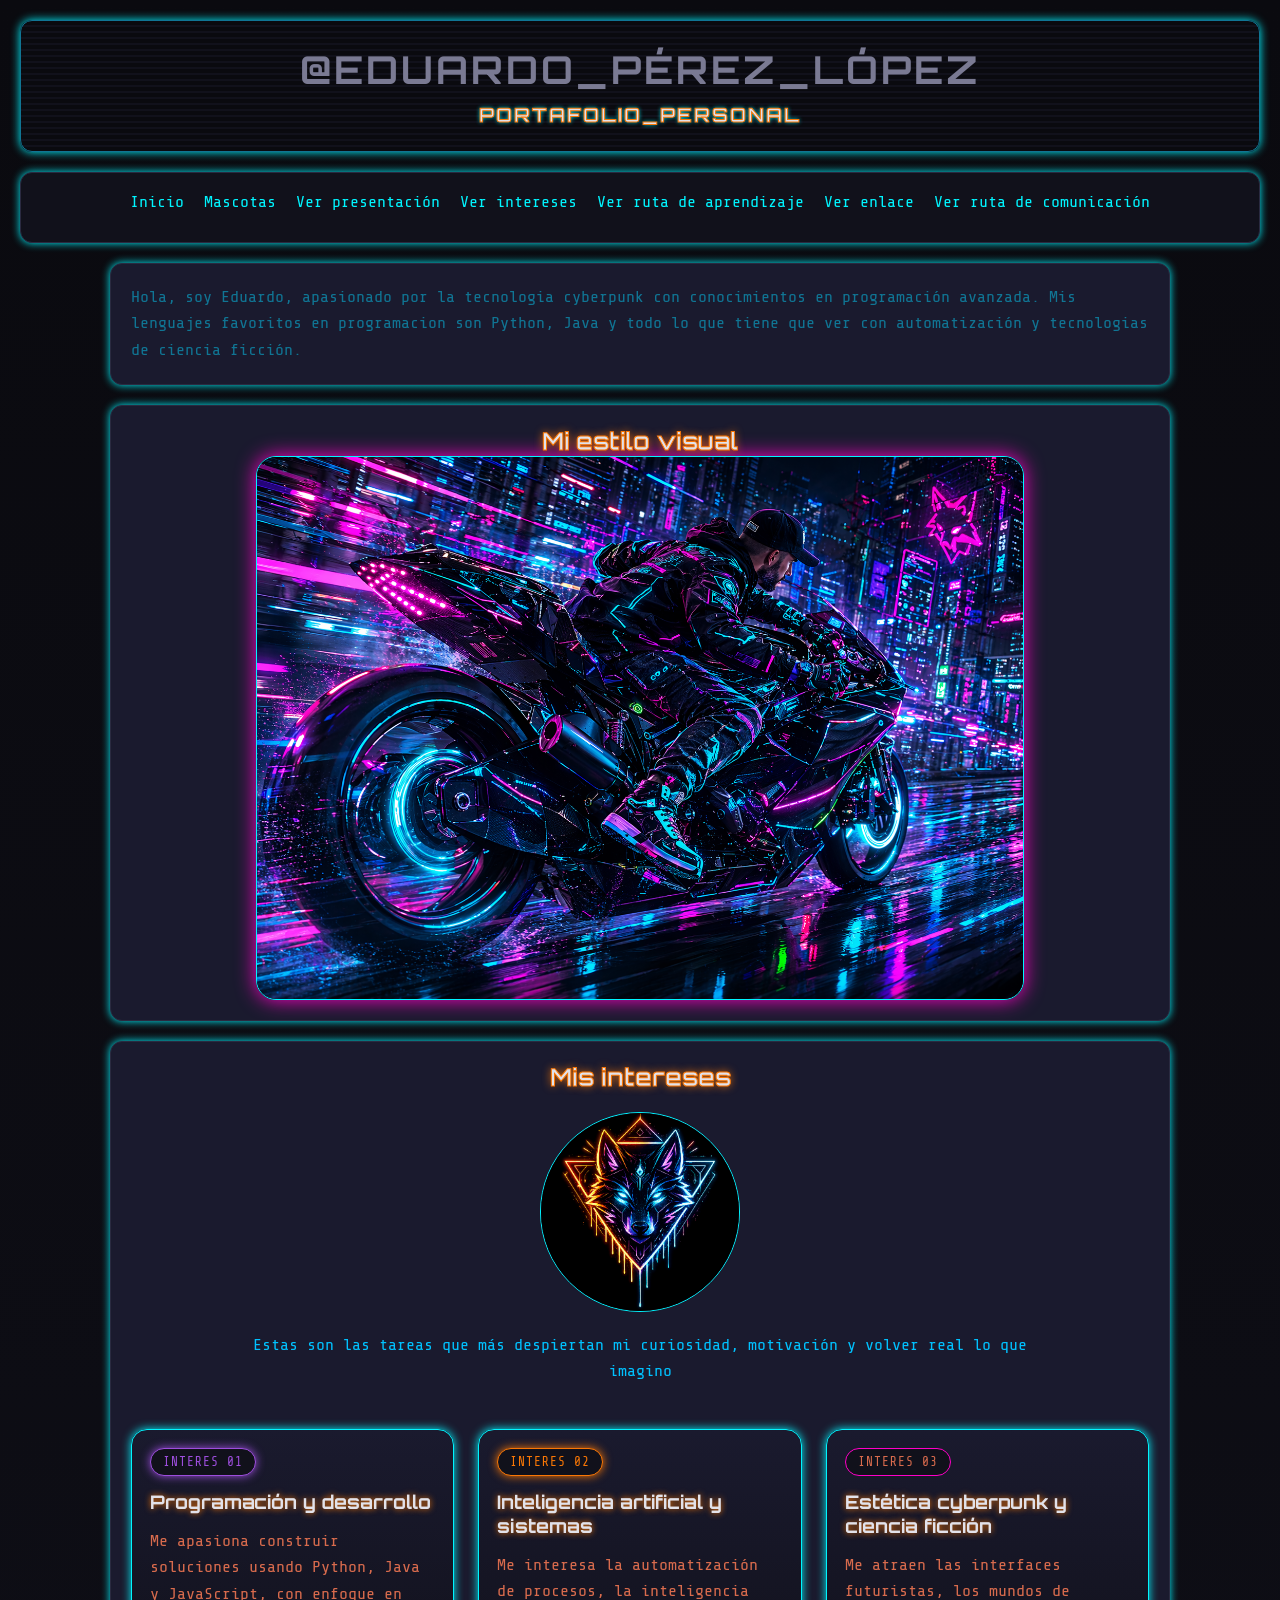
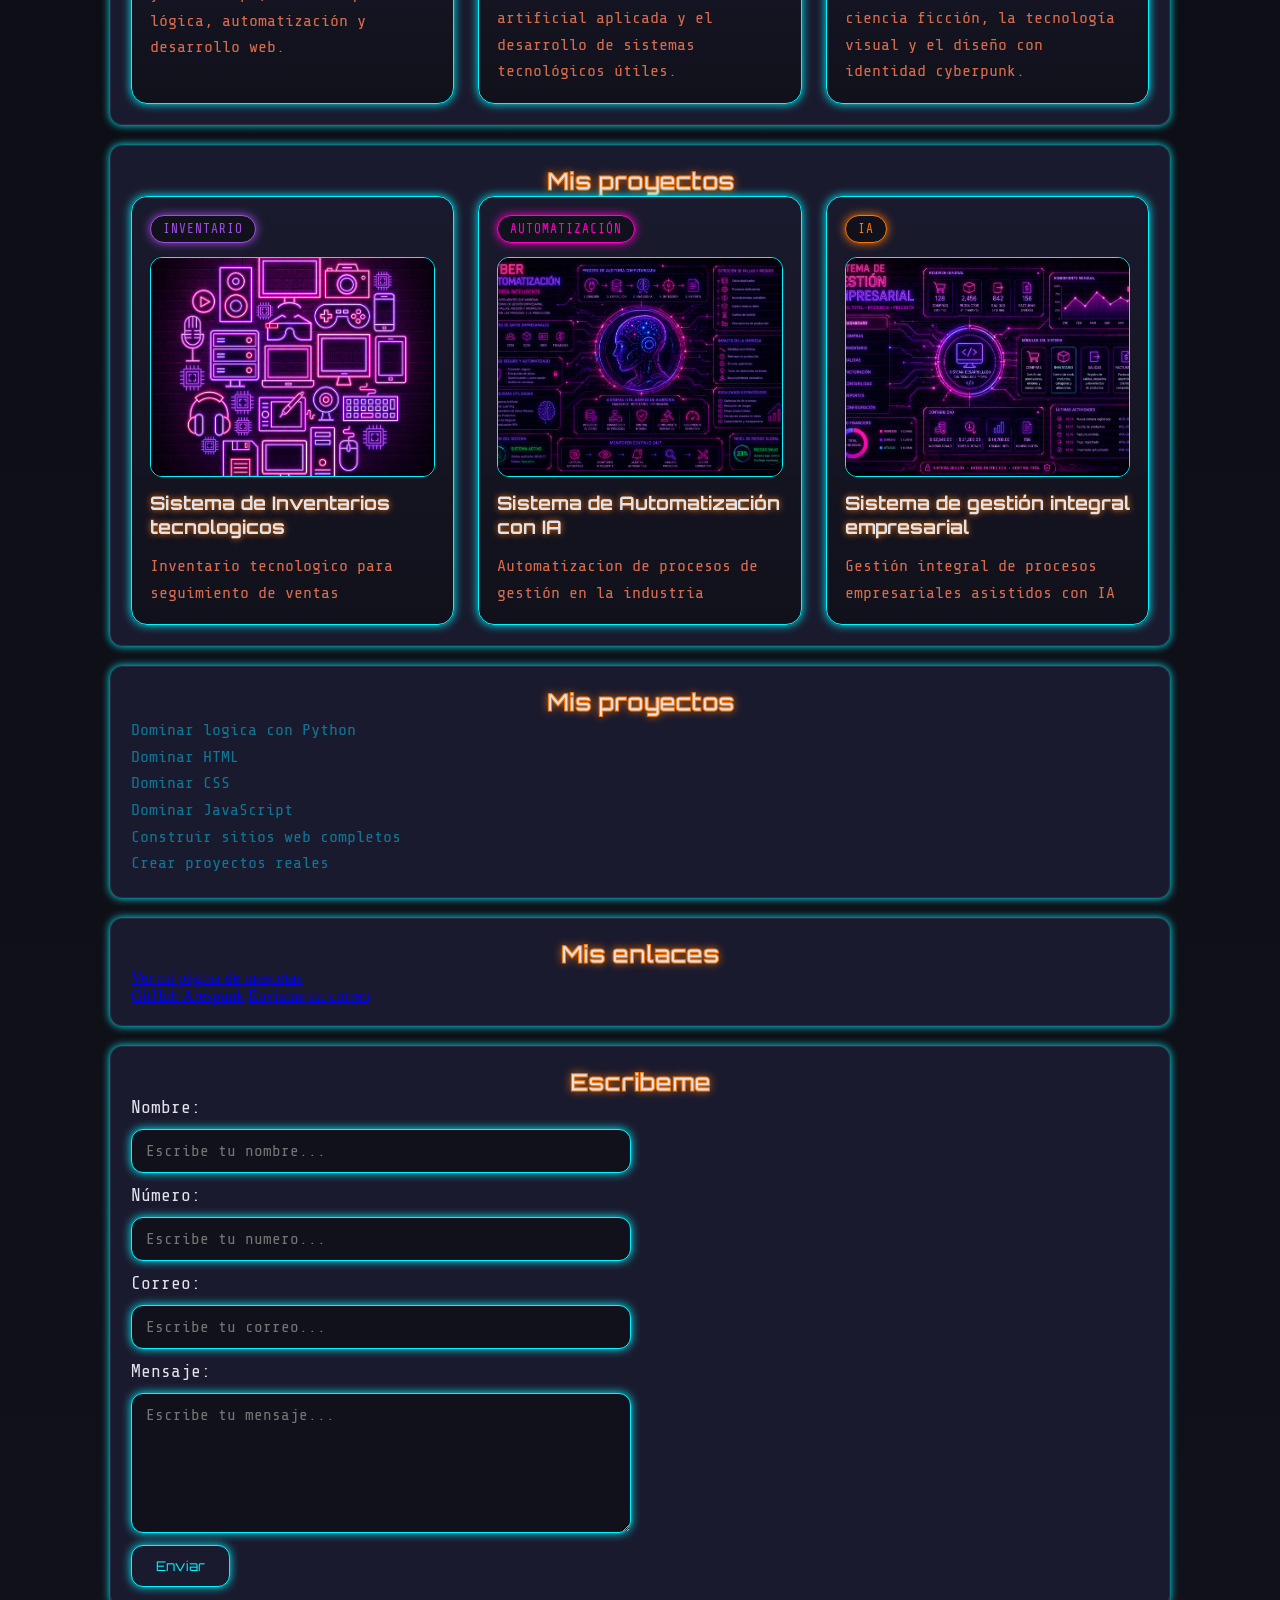
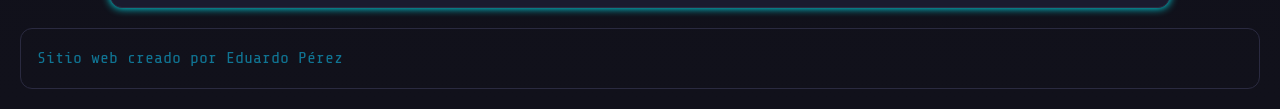
==== index.html @ 3f4890a7 "Docs: Grid" ====
<!DOCTYPE html>
<html lang="es">

<head>
    <link
        href="https://fonts.googleapis.com/css2?family=Orbitron:wght@400;500;700;800&family=Share+Tech+Mono&display=swap"
        rel="stylesheet">
    <meta charset="UTF-8">
    <meta name="viewport" content="width=device-width, initial-scale=1.0">
    <title>Portafolio de Eduardo Pérez</title>
    <link rel="shortcut icon" href="./img/images.png">
    <link rel="stylesheet" href="./src/css/style.css">
</head>

<body>
    <!--Aquí va el encabezado de la pagina web-->
    <header>
        <h1>@EDUARDO_PÉREZ_LÓPEZ</h1>
        <h2>PORTAFOLIO_PERSONAL</h2>
    </header>
    <!--Menu de navegación-->
    <nav>
        <ul>
            <li><a href="index.html">Inicio</a></li>
            <li><a href="src/view/mascotas.html">Mascotas</a></li>
            <li><a href="#presentacion">Ver presentación</a></li>
            <li><a href="#intereses">Ver intereses</a></li>
            <li><a href="#aprendizaje">Ver ruta de aprendizaje</a></li>
            <li><a href="#enlace">Ver enlace</a></li>
            <li><a href="#contacto">Ver ruta de comunicación</a></li>
        </ul>
    </nav>
    <!--Contenido principal de la pagina web-->
    <main>
        <section id="presentacion">
            <p>Hola, soy Eduardo, apasionado por la tecnologia cyberpunk con conocimientos en programación
                avanzada. Mis lenguajes favoritos en programacion son <span>Python</span>, Java y todo lo que tiene que
                ver
                con automatización y tecnologias de ciencia ficción.</p>
        </section>
        <section>
            <h2>Mi estilo visual</h2>
            <img src="./public/img/Eduardo_cyberpunk.png" alt="Eduardo Programando en un entorno cyberpunk" width="768"
                id="eduardo-cyberpunk">
        </section>
        <section id="intereses">
            <h2>Mis intereses</h2>
            <img class="insignia-intereses" src="./public/img/insignia.png" alt="insignia cyberpunk" width=50%>
            <p class="texto-intereses">Estas son las tareas que más despiertan mi curiosidad, motivación y volver real lo que imagino</p>
            <div class="intereses-grid">
                <article class="tarjeta-cyber interes-card">
                    <span id="boton-interes1" class="boton-cyber">INTERES 01</span>
                    <h3>Programación y desarrollo</h3>
                    <p>Me apasiona construir soluciones usando Python, Java y JavaScript, con enfoque en lógica,
                        automatización y desarrollo web.</p>
                </article>

                <article class="tarjeta-cyber interes-card">
                    <span id="boton-interes2" class="boton-cyber">INTERES 02</span>
                    <h3>Inteligencia artificial y sistemas</h3>
                    <p>Me interesa la automatización de procesos, la inteligencia artificial aplicada y el desarrollo de
                        sistemas tecnológicos útiles.</p>
                </article>

                <article class="tarjeta-cyber interes-card">
                    <span id="boton-interes3" class="boton-cyber">INTERES 03</span>
                    <h3>Estética cyberpunk y ciencia ficción</h3>
                    <p>Me atraen las interfaces futuristas, los mundos de ciencia ficción, la tecnología visual y el
                        diseño con identidad cyberpunk.</p>
                </article>
            </div>
        </section>

        <!--Contenido de Proyectos-->
        <section id="proyectos">
            <h2>Mis proyectos</h2>

            <div class="proyectos-grid">
                <article class="tarjeta-cyber">
                    <span id="boton1" class="boton-cyber">INVENTARIO</span>
                    <img src="public/img/Inventario-cyber.png" alt="Vista previda de proyecto Inventario-cyber">
                    <h3>Sistema de Inventarios tecnologicos</h3>
                    <p>Inventario tecnologico para seguimiento de ventas</p>
                </article>
                <article class="tarjeta-cyber">
                    <span id="boton2" class="boton-cyber">AUTOMATIZACIÓN</span>
                    <img src="public/img/sistema-automatización.png" alt="Vista previa de automatización con IA">
                    <h3>Sistema de Automatización con IA</h3>
                    <p>Automatizacion de procesos de gestión en la industria</p>
                </article>
                <article class="tarjeta-cyber">
                    <span id="boton3" class="boton-cyber">IA</span>
                    <img src="public/img/sistema-gestion-empresarial.png"
                        alt="Vista previda de proyecto de sistema gestión integral empresarial">
                    <h3>Sistema de gestión integral empresarial</h3>
                    <p>Gestión integral de procesos empresariales asistidos con IA</p>
                </article>
            </div>
        </section>
        <section>
            <h2 id="aprendizaje">Mis proyectos</h2>
            <ol>
                <li>Dominar logica con Python</li>
                <li>Dominar HTML</li>
                <li>Dominar CSS</li>
                <li>Dominar JavaScript</li>
                <li>Construir sitios web completos</li>
                <li>Crear proyectos reales</li>
            </ol>
        </section>
        <section>
            <h2 id="enlace">Mis enlaces</h2>
            <a class="enlace-navegacion" href="mascotas.html">Ver mi página de mascotas</a>
            <div>
                <a class="enlace-contacto" href="https://github.com/Ares19punk" target="_blank">GitHub Arespunk</a>
                <a class="enlace-contacto" href="mailto:arespunk@ejemplo.com">Envíame un correo</a>
            </div>
        </section>
        <section id="contacto">
            <h2>Escribeme</h2>
            <form>
                <div>
                    <label for="nombre">Nombre:</label>
                    <input type="text" id="nombre" placeholder="Escribe tu nombre..." name="nombre" required>
                </div>
                <div>
                    <label for="numero">Número:</label>
                    <input type="number" id="numero" placeholder="Escribe tu numero..." name="numero" required>
                </div>
                <div>
                    <label for="correo">Correo:</label>
                    <input type="email" id="correo" placeholder="Escribe tu correo..." name="correo" required>
                </div>
                <div>
                    <label for="mensaje">Mensaje:</label>
                    <textarea id="mensaje" placeholder="Escribe tu mensaje..." name="mensaje" required></textarea>
                </div>
                <div>
                    <button type="submit">Enviar</button>
                </div>

            </form>
        </section>
    </main>
    <footer>
        <p>Sitio web creado por Eduardo Pérez</p>
    </footer>

</body>

</html>
---- src/css/style.css ----
*{
    margin:0;
    padding: 0;
    box-sizing: border-box;
}

/*====================VARIABLES====================*/
:root {
  
    --color-fondo: #0a0a0f;
    --color-fondo-secundario: #11111b;
    --color-panel: #1a1a2e;
    --color-borde: #2a2a40;

    --color-neon-cyan: #00f5ff;
    --color-neon-pink: #ff00c8;
    --color-neon-purple: #9d4edd;
    --color-neon-green: #39ff14;
    --color-neon-yellow: #ffe600;
    --color-neon-orange: #fa7705;
    --color-neon-darkblue: #107594;
    --color-neon-green-rgba: #151715f7;

    --color-texto-principal: #d86b4d;
    --color-texto-secundario: #e2e2ea;
    --color-texto-apagado: #7a7a93;

    --color-hover: #00c2ff;
    --color-sombra-neon: 0 0 10px #00f5ff, 0 0 20px #ff00c8;

    --font-title: "Orbitron", "Exo 2", "Rajdhani", sans-serif;
    --font-system: "Share Tech Mono", "Courier New", monospace;
    --font-terminal: "VT323", "Share Tech Mono", "Courier New", monospace;
    --font-tech: "Audiowide", "Orbitron", sans-serif;
}
/*=================================================*/

/*==================BASE GENERAL==================*/

body {
  background: linear-gradient(
    to bottom,
    var(--color-fondo),
    var(--color-fondo-secundario)
  );
  color: var(--color-texto-principal);
}

main {
    max-width: 1100px;
    margin-left: auto;
    margin-right: auto;
}

/*=================================================*/

/*====================TIPOGRAFIA===================*/

h1, h2, h3 {
  font-family: var(--font-title);
}

h2 {
  text-align: center;
}

p, li {
  line-height: 1.6;
  font-size: 1.04rem;
  font-family: var(--font-terminal);
  list-style:none;
}

h2{
  color: var(--color-texto-secundario);
  -webkit-text-stroke: 1px var(--color-neon-orange);
  text-shadow: 0 0 8px var(--color-neon-orange);
}

h3{
    color: var(--color-texto-secundario);
    text-shadow: 0 0 8px var(--color-neon-orange);
}

p {
    color: var(--color-neon-darkblue);
}

li {
    color: var(--color-neon-darkblue);
    font-family: var(--font-system);
}

/*=================================================*/

/*================LAYOUT PRINCIPAL=================*/

header {
    display: flex;
    flex-direction: column;
    border-radius: 12px;
    background: repeating-linear-gradient(
    to bottom,
    var(--color-fondo) 0px,
    var(--color-fondo) 4px,
    var(--color-fondo-secundario) 4px,
    var(--color-fondo-secundario) 6px
  );
    border: 1px solid var(--color-neon-darkblue);
    box-shadow: 0 0 10px var(--color-neon-cyan);
    padding: 24px;
    margin: 20px;
    gap: 10px;
    text-align: center;
}
header {
    display: flex;
    flex-direction: column;
    border-radius: 12px;
    background: repeating-linear-gradient(
    to bottom,
    var(--color-fondo) 0px,
    var(--color-fondo) 4px,
    var(--color-fondo-secundario) 4px,
    var(--color-fondo-secundario) 6px
  );
    border: 1px solid var(--color-neon-darkblue);
    box-shadow: 0 0 10px var(--color-neon-cyan);
    padding: 24px;
    margin: 20px;
    gap: 10px;
    text-align: center;
}

nav {
  margin: 20px;
  padding: 16px;
  border: 1px solid var(--color-borde);
  background-color: var(--color-fondo-secundario);
  border-radius: 12px;
  box-shadow: 0 0 8px var(--color-neon-cyan);
}

section{
  margin: 20px;
  padding: 20px;
  border: 1px solid var(--color-borde);
  background-color: var(--color-panel);
  border-radius: 12px;
  box-shadow: 0 0 8px var(--color-neon-cyan);

}

footer{
  margin: 20px;
  padding: 16px;
  border: 1px solid var(--color-borde);
  border-radius: 12px;
}

/*=================================================*/

/*=====================HEADER======================*/

header h1 {
  font-size: 2.4rem;
  letter-spacing: 3px;
  text-transform: uppercase;
  color: var(--color-texto-apagado);
  
  animation: animate 5s linear infinite;
}

header h2 {
    font-size: 1.2rem;
    letter-spacing: 2px;
    color: var(--color-texto-secundario);
    text-shadow: 0 0 4px var(--color-neon-cyan);
}

@keyframes animate{
  0%,10%,15%,20%,50%,60%,70%,90%{
    color: var(--color-texto-apagado);
    text-shadow: none;
  }
  0.1%,10.1%,15.1%,20.1%,50.1%,60.1%,70.1%,90.1%{
    color:#e2e2ea;
    text-shadow: 0 0 10px var(--color-neon-cyan),
    0 0 20px var(--color-neon-cyan),
    0 0 40px var(--color-neon-cyan),
    0 0 80px var(--color-neon-cyan),
    0 0 160px var(--color-neon-cyan);
    
  }
}

/*=================================================*/

/*=====================NAVEGACION==================*/

  nav ul{
    flex-wrap: wrap;
    list-style: none;
    display: flex;
    gap: 20px;
    justify-content: center;

  }

  nav li{
    margin-bottom: 10px;
  }

  nav a {
    color: var(--color-neon-cyan);
    text-decoration: none;
    font-family: var(--font-system);
  }

  nav a:hover {
    color: var(--color-hover);
    text-shadow: 0 0 10px var(--color-neon-green);
   transition: background-color 0.3s ease, color 0.3s ease;

  }

  section ul li:first-child {
  color: var(--color-neon-cyan);
}

  section ul li:nth-child(2) {
  color: var(--color-neon-orange);
}

  section ul li:nth-child(3) {
  color: var(--color-neon-yellow);
}

  section ul li:nth-child(4) {
  color: var(--color-neon-pink);
}



 /*=================================================*/
 
 /*====================FORMULARIOS==================*/

form {
  display: flex;
  flex-direction: column;
  gap: 12px;
}

form div {
  display: flex;
  flex-direction: column;
  gap: 12px;

}

label {
  font-family: var(--font-terminal);
  color: var(--color-texto-secundario);
  font-size: 18px;
}

input, textarea {
  width: 100%;
  max-width: 500px;
  padding: 12px 14px; 
  border: 1px solid var(--color-neon-cyan);
  background-color: var(--color-fondo-secundario);
  color: var(--color-texto-principal);
  font-family: var(--font-terminal);
  font-size: 16px;
  box-shadow: 0 0 10px var(--color-neon-cyan);
  border-radius: 12px;
}

textarea {
  min-height: 140px;
  resize: vertical;
  resize: horizontal;
}

button {
  width: fit-content;
  padding: 12px 24px;
  background-color: var(--color-panel);
  color: var(--color-neon-cyan);
  border: 1px solid var(--color-neon-cyan);
  box-shadow: 0 0 10px var(--color-neon-cyan);
  font-family: var(--font-title);
  cursor: pointer;
  transition: background-color 0.3s ease, color 0.3s ease, box-shadow 0.3s ease;
  border-radius: 12px;
  cursor: pointer;
}

button:hover {
  background-color: var(--color-hover);
  color: var(--color-fondo);
  transform: translateY(-2px);
  box-shadow: 0 0 16px var(--color-neon-pink);
}

input:focus,
textarea:focus {
  outline: none;
  border-color: var(--color-neon-pink);
  box-shadow: 0 0 12px var(--color-neon-pink)
}

input:focus {
  outline: 2px solid var(--color-neon-pink);
}

/*=================================================*/

/*===============CLASES ESPECIALES=================*/

.resaltar-imagen {
  transition: transform 0.3s ease, box-shadow 0.3s ease, opacity 0.3s ease;
  opacity: 0.9;
  box-shadow: 0 0 12px var(--color-neon-cyan);
  filter: brightness(0.9) contrast(1.05);
}

.resaltar-imagen:hover {
  box-shadow: 0 0 30px var(--color-neon-pink);
  transform: translateY(-3px);
  opacity: 1;
  filter: brightness(1.05) contrast(1.15) saturate(1.1);
}

.panel-cyber {
  background: repeating-linear-gradient(
    to bottom,
    var(--color-panel) 0px,
    var(--color-panel) 6px,
    rgba(0, 245, 255, 0.08) 6px,
    rgba(0, 245, 255, 0.08) 8px
  );
}

/*formato Grid PROYECTOS*/

.proyectos-grid {
  display: grid;
  grid-template-columns: repeat(3, 1fr);
  gap: 24px;
  
}

.tarjeta-cyber {
    display: flex;
    flex-direction: column;
    gap: 14px;
    padding: 18px;
    border: 1px solid var(--color-neon-cyan);
    border-radius: 16px;
    background: linear-gradient(
        to bottom,
        var(--color-panel),
        var(--color-fondo-secundario)
    );
    box-shadow: 0 0 10px var(--color-neon-cyan);
    transition: transform 0.3s ease, box-shadow 0.3s ease;
}

.tarjeta-cyber:hover {
    transform: translateY(-4px);
    box-shadow: 0 0 18px var(--color-neon-pink);
}

.tarjeta-cyber img {
    width: 100%;
    height: 220px;
    object-fit: cover;
    border-radius: 12px;
    border: 1px solid var(--color-neon-cyan);
}

.tarjeta-cyber h3 {
    text-align: left;
    color: var(--color-texto-secundario);
    text-shadow: 0 0 6px var(--color-neon-orange);
}

.tarjeta-cyber p {
    color: var(--color-texto-principal);
}

.boton-cyber {
  display: inline-block;
  width: fit-content;
  padding: 6px 12px;
  border: 1px solid var(--color-neon-pink);
  border-radius: 100px;
  background-color: var(--color-fondo-secundario);
  font-family: var(--font-system);
  font-size: 0.8rem;
  letter-spacing: 1px;
}

/*CLASES INTERESES*/

.texto-intereses {
  max-width: 800px;
  margin: 0 auto 24px auto;
  text-align: center;
  color: var(--color-hover);

}

.insignia-intereses {
  display: flex;
  width: 200px;
  height: 100%;
  border: 1px solid var(--color-neon-cyan);
  border-radius: 100px;
}

.intereses-grid{
  display: grid;
  grid-template-columns: repeat(3, 1fr);
  gap: 24px;
}

/*==================ID ESPECIALES==================*/

/* Modificacion de imagen de Eduardo programando en un entorno Cyber punk*/
#eduardo-cyberpunk {
  display: block;
  max-width: 100%;
  height: auto;
  margin-left: auto;
  margin-right: auto;
  border: 1px solid var(--color-neon-cyan);
  box-shadow: 0 0 20px var(--color-neon-pink);
  border-radius: 20px;
}
/*SECCIÓN PROYECTOS*/
#boton1{
  color: var(--color-neon-purple);
  box-shadow: 0 0 10px var(--color-neon-purple);
  border: 1px solid var(--color-neon-purple);
}
#boton2{
  color: var(--color-neon-pink);
  box-shadow: 0 0 10px var(--color-neon-pink);
  border: 1px solid var(--color-neon-pink);
}
#boton3{
  color: var(--color-neon-orange);
  box-shadow: 0 0 10px var(--color-neon-orange);
  border: 1px solid var(--color-neon-orange);
}

/*SECCIÓN INTERESES*/

#intereses{
  display: flex;
  flex-direction: column;
  align-items: center;
  padding: 20px 20px;
  gap: 20px;
}

#boton-interes1{
  color: var(--color-neon-purple);
  box-shadow: 0 0 10px var(--color-neon-purple);
  border: 1px solid var(--color-neon-purple);
}
#boton-interes2{
  color: var(--color-neon-pink);
  box-shadow: 0 0 10px var(--color-neon-pink);
  border: 1px solid var(--color-neon-pink);
}
#boton-interes2{
  color: var(--color-neon-orange);
  box-shadow: 0 0 10px var(--color-neon-orange);
  border: 1px solid var(--color-neon-orange);
}

/*=================================================*/

/*=============SECCIÓN MASCOTAS.HTML===============*/

/*Estilo aplicado para la sección mascota*/

figcaption {
  font-family: var(--font-terminal);
  color: var(--color-neon-cyan);
}

section figure {
  border-radius: 30px;
  display: flex;
  flex-direction: row;
  flex-wrap: wrap;
  gap: 40px;
  border: 1px solid var(--color-neon-cyan);
  justify-content: center;
  align-items: center;
  padding: 30px;
  background: repeating-linear-gradient(
    to bottom,
    var(--color-fondo) 0px,
    var(--color-fondo) 4px,
    var(--color-neon-green-rgba) 4px,
    var(--color-neon-green-rgba) 6px)
}

figure div {
  display: flex;
  flex-direction: column;
  border-radius: 30px;
  border: 0.1px solid var(--color-neon-cyan);
  align-items: center;
}

div img {
  border-radius: 30px;
}

/*=================================================*/
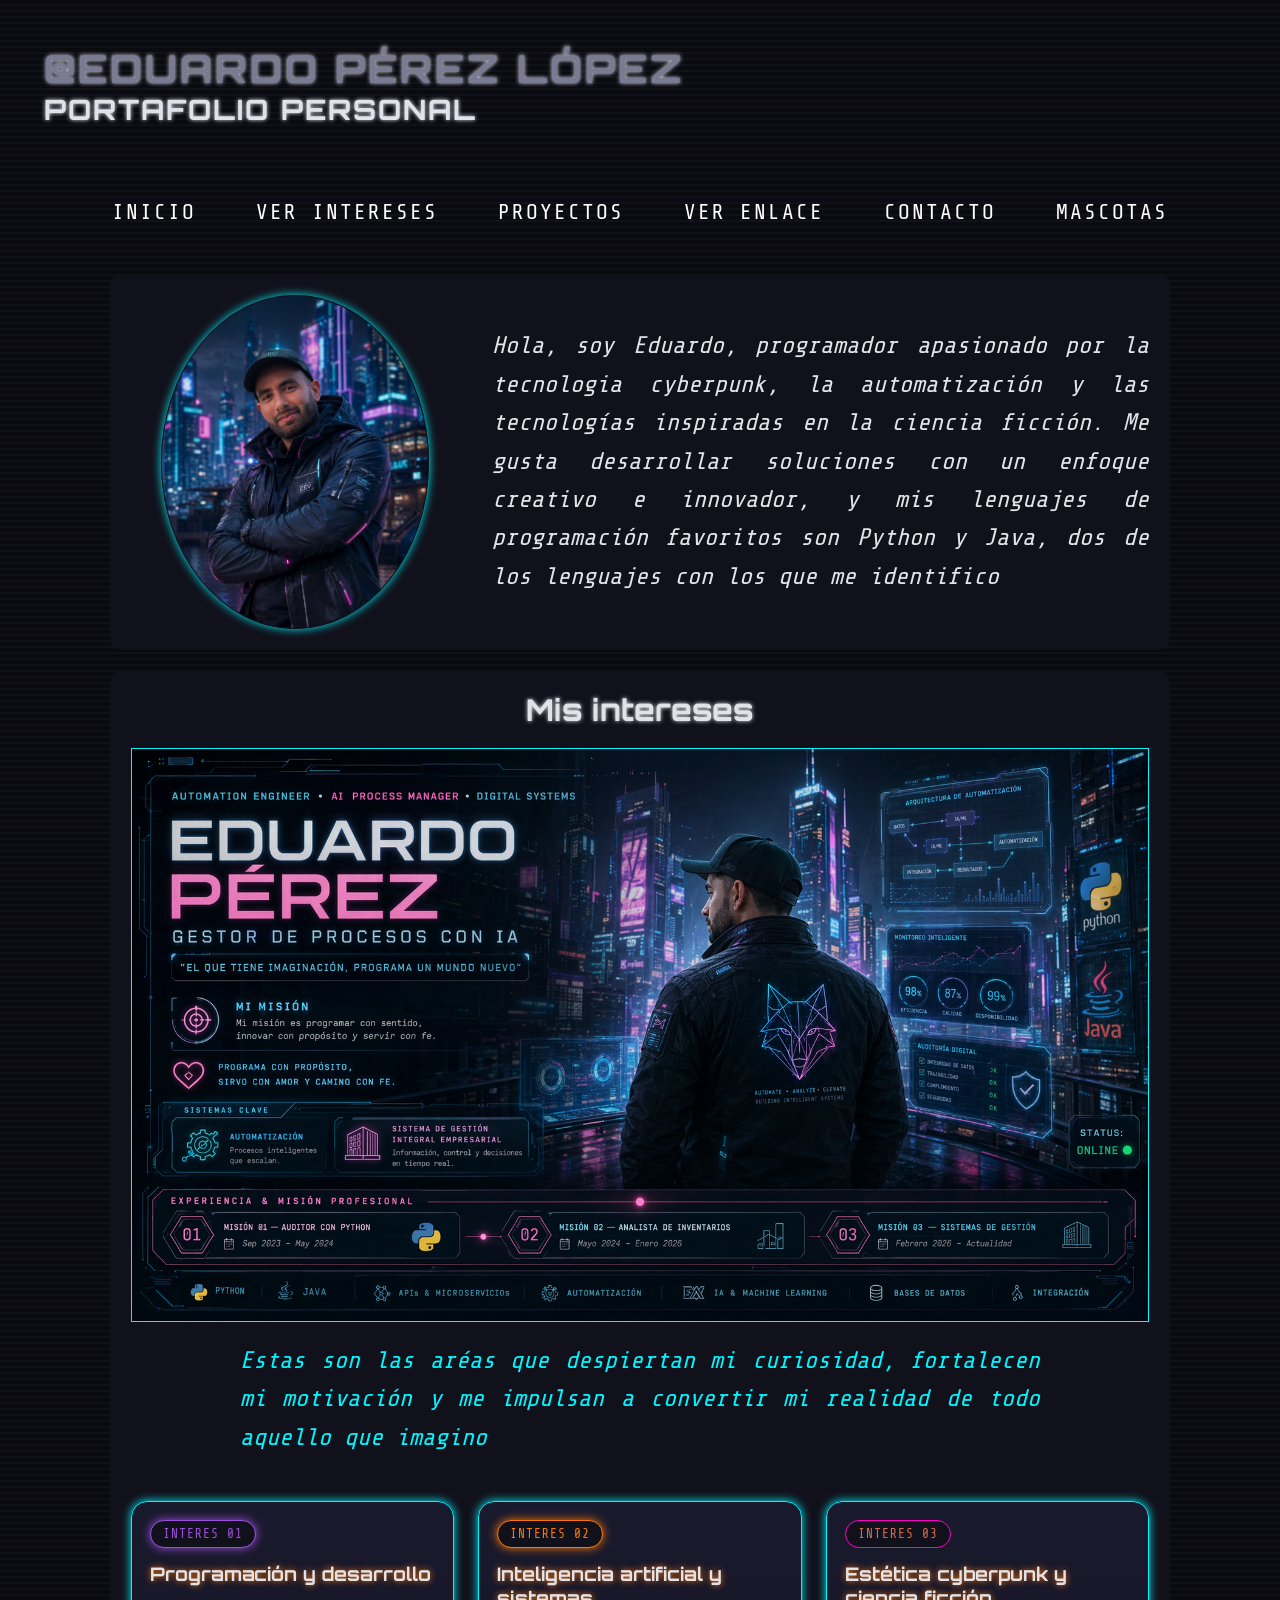
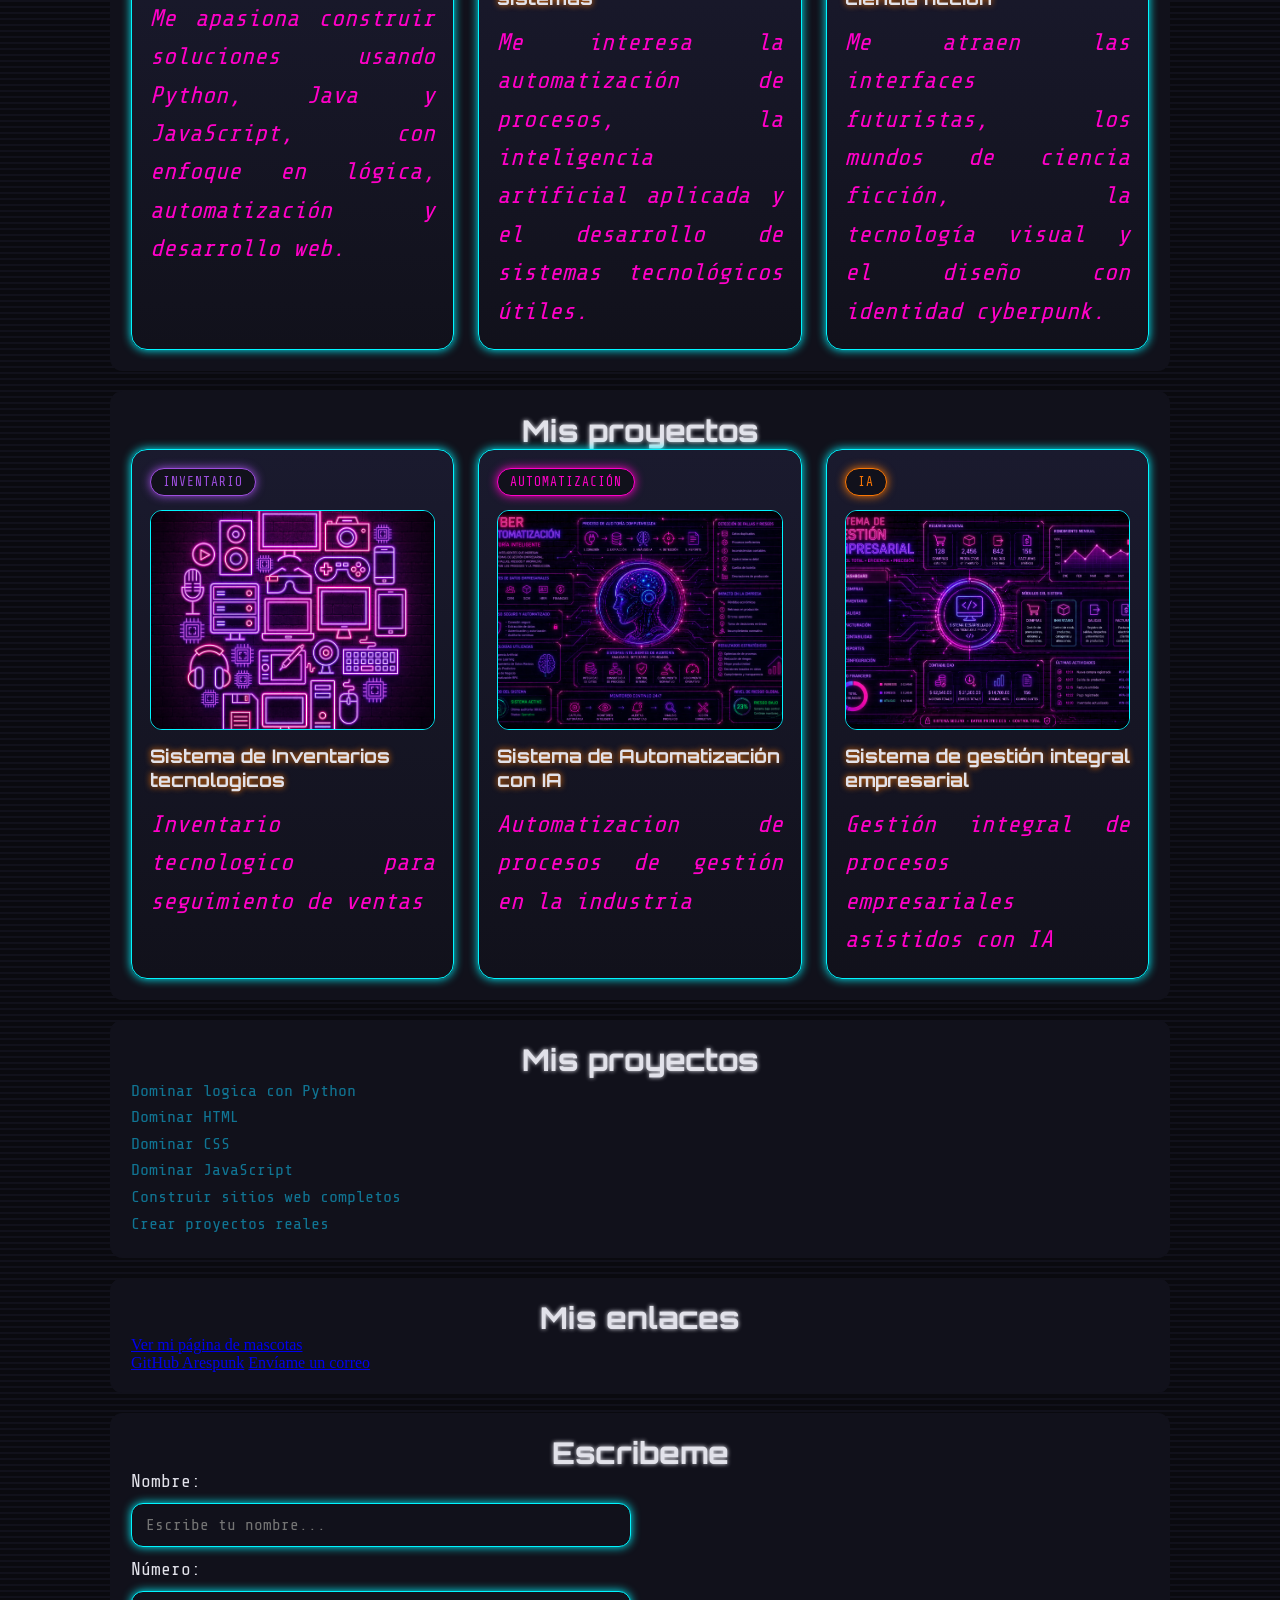
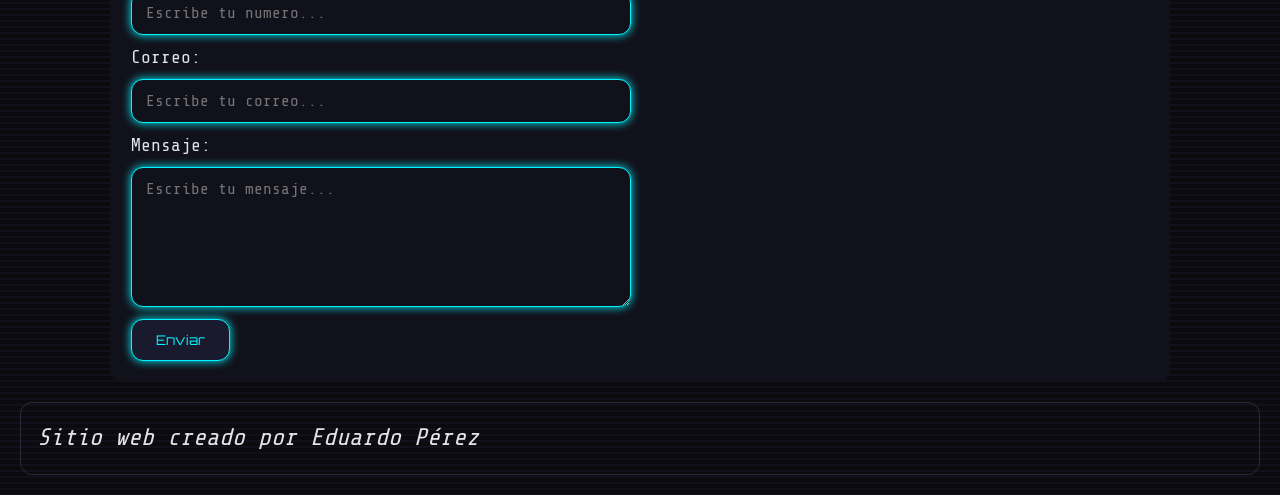
==== commit 42793059: "Docs: Cambios en Grid y Flex" ====
--- a/index.html
+++ b/index.html
@@ -15,38 +15,47 @@
 <body>
     <!--Aquí va el encabezado de la pagina web-->
     <header>
-        <h1>@EDUARDO_PÉREZ_LÓPEZ</h1>
-        <h2>PORTAFOLIO_PERSONAL</h2>
+        <div>
+            <h1>@EDUARDO PÉREZ LÓPEZ</h1>
+            <h2>PORTAFOLIO PERSONAL</h2>
+        </div>
+        <figure>
+
+        </figure>
+
     </header>
     <!--Menu de navegación-->
     <nav>
         <ul>
             <li><a href="index.html">Inicio</a></li>
+            <li><a href="#intereses">Ver intereses</a></li>
+            <li><a href="#proyectos">PROYECTOS</a></li>
+            <li><a href="#enlace">Ver enlace</a></li>
+            <li><a href="#contacto">CONTACTO</a></li>
             <li><a href="src/view/mascotas.html">Mascotas</a></li>
-            <li><a href="#presentacion">Ver presentación</a></li>
-            <li><a href="#intereses">Ver intereses</a></li>
-            <li><a href="#aprendizaje">Ver ruta de aprendizaje</a></li>
-            <li><a href="#enlace">Ver enlace</a></li>
-            <li><a href="#contacto">Ver ruta de comunicación</a></li>
         </ul>
     </nav>
     <!--Contenido principal de la pagina web-->
     <main>
         <section id="presentacion">
-            <p>Hola, soy Eduardo, apasionado por la tecnologia cyberpunk con conocimientos en programación
-                avanzada. Mis lenguajes favoritos en programacion son <span>Python</span>, Java y todo lo que tiene que
-                ver
-                con automatización y tecnologias de ciencia ficción.</p>
-        </section>
-        <section>
-            <h2>Mi estilo visual</h2>
-            <img src="./public/img/Eduardo_cyberpunk.png" alt="Eduardo Programando en un entorno cyberpunk" width="768"
-                id="eduardo-cyberpunk">
+            <div id="div1">
+                <img src="./public/img/Eduardo_cyberpunk.png" alt="Eduardo Programando en un entorno cyberpunk"
+                    width="268" id="eduardo-cyberpunk">
+            </div>
+            <div id="div2">
+                <p>Hola, soy Eduardo, programador apasionado por la tecnologia cyberpunk, la automatización y las
+                    tecnologías inspiradas en la ciencia ficción. Me gusta desarrollar soluciones con un enfoque
+                    creativo e innovador, y mis lenguajes de programación favoritos son Python y Java, dos de los
+                    lenguajes con los que me identifico
+                </p>
+            </div>
         </section>
         <section id="intereses">
             <h2>Mis intereses</h2>
-            <img class="insignia-intereses" src="./public/img/insignia.png" alt="insignia cyberpunk" width=50%>
-            <p class="texto-intereses">Estas son las tareas que más despiertan mi curiosidad, motivación y volver real lo que imagino</p>
+            <img class="insignia-intereses" src="./public/img/insignia1.png" alt="insignia cyberpunk">
+            <p class="texto-intereses">Estas son las aréas que despiertan mi curiosidad, fortalecen mi motivación
+                y me impulsan a convertir mi realidad de todo aquello que imagino
+            </p>
             <div class="intereses-grid">
                 <article class="tarjeta-cyber interes-card">
                     <span id="boton-interes1" class="boton-cyber">INTERES 01</span>
--- a/src/css/style.css
+++ b/src/css/style.css
@@ -1,94 +1,103 @@
-*{
-    margin:0;
-    padding: 0;
-    box-sizing: border-box;
+* {
+  margin: 0;
+  padding: 0;
+  box-sizing: border-box;
 }
 
 /*====================VARIABLES====================*/
 :root {
-  
-    --color-fondo: #0a0a0f;
-    --color-fondo-secundario: #11111b;
-    --color-panel: #1a1a2e;
-    --color-borde: #2a2a40;
-
-    --color-neon-cyan: #00f5ff;
-    --color-neon-pink: #ff00c8;
-    --color-neon-purple: #9d4edd;
-    --color-neon-green: #39ff14;
-    --color-neon-yellow: #ffe600;
-    --color-neon-orange: #fa7705;
-    --color-neon-darkblue: #107594;
-    --color-neon-green-rgba: #151715f7;
-
-    --color-texto-principal: #d86b4d;
-    --color-texto-secundario: #e2e2ea;
-    --color-texto-apagado: #7a7a93;
-
-    --color-hover: #00c2ff;
-    --color-sombra-neon: 0 0 10px #00f5ff, 0 0 20px #ff00c8;
-
-    --font-title: "Orbitron", "Exo 2", "Rajdhani", sans-serif;
-    --font-system: "Share Tech Mono", "Courier New", monospace;
-    --font-terminal: "VT323", "Share Tech Mono", "Courier New", monospace;
-    --font-tech: "Audiowide", "Orbitron", sans-serif;
-}
+
+  --color-fondo: #0a0a0f;
+  --color-fondo-secundario: #11111b;
+  --color-fondo-terciario: #0e2022;
+  --color-panel: #1a1a2e;
+  --color-borde: #2a2a40;
+
+  --color-neon-cyan: #00f5ff;
+  --color-neon-pink: #ff00c8;
+  --color-neon-purple: #9d4edd;
+  --color-neon-green: #39ff14;
+  --color-neon-yellow: #ffe600;
+  --color-neon-orange: #fa7705;
+  --color-neon-darkblue: #107594;
+  --color-neon-green-rgba: #151715f7;
+
+  --color-texto-principal: #d86b4d;
+  --color-texto-secundario: #e2e2ea;
+  --color-texto-apagado: #7a7a93;
+
+  --color-hover: #00c2ff;
+  --color-sombra-neon: 0 0 10px #00f5ff, 0 0 20px #ff00c8;
+
+  --font-title: "Orbitron", "Exo 2", "Rajdhani", sans-serif;
+  --font-system: "Share Tech Mono", "Courier New", monospace;
+  --font-terminal: "VT323", "Share Tech Mono", "Courier New", monospace;
+  --font-tech: "Audiowide", "Orbitron", sans-serif;
+}
+
 /*=================================================*/
 
 /*==================BASE GENERAL==================*/
 
 body {
-  background: linear-gradient(
-    to bottom,
-    var(--color-fondo),
-    var(--color-fondo-secundario)
-  );
+  background: repeating-linear-gradient(to bottom,
+      var(--color-fondo) 0px,
+      var(--color-fondo) 4px,
+      var(--color-fondo-secundario) 4px,
+      var(--color-fondo-secundario) 6px);
   color: var(--color-texto-principal);
 }
 
 main {
-    max-width: 1100px;
-    margin-left: auto;
-    margin-right: auto;
+  max-width: 1100px;
+  margin-left: auto;
+  margin-right: auto;
 }
 
 /*=================================================*/
 
 /*====================TIPOGRAFIA===================*/
 
-h1, h2, h3 {
+h1,
+h2,
+h3 {
   font-family: var(--font-title);
+  text-shadow: 0 0 4px var(--color-texto-secundario);
 }
 
 h2 {
   text-align: center;
 }
 
-p, li {
+p,
+li {
   line-height: 1.6;
   font-size: 1.04rem;
   font-family: var(--font-terminal);
-  list-style:none;
-}
-
-h2{
+  list-style: none;
+}
+
+h2 {
   color: var(--color-texto-secundario);
-  -webkit-text-stroke: 1px var(--color-neon-orange);
-  text-shadow: 0 0 8px var(--color-neon-orange);
-}
-
-h3{
-    color: var(--color-texto-secundario);
-    text-shadow: 0 0 8px var(--color-neon-orange);
+  font-size: 30px;
+}
+
+h3 {
+  color: var(--color-texto-secundario);
+  text-shadow: 0 0 8px var(--color-texto-secundario);
 }
 
 p {
-    color: var(--color-neon-darkblue);
+  color: var(--color-texto-secundario);
+  font-family: var(--font-terminal);
+  font-style: italic;
+  font-size: 1.5em;
+  text-align: justify;
 }
 
 li {
-    color: var(--color-neon-darkblue);
-    font-family: var(--font-system);
+  color: var(--color-neon-darkblue);
+  font-family: var(--font-system);
 }
 
 /*=================================================*/
@@ -96,62 +105,32 @@
 /*================LAYOUT PRINCIPAL=================*/
 
 header {
-    display: flex;
-    flex-direction: column;
-    border-radius: 12px;
-    background: repeating-linear-gradient(
-    to bottom,
-    var(--color-fondo) 0px,
-    var(--color-fondo) 4px,
-    var(--color-fondo-secundario) 4px,
-    var(--color-fondo-secundario) 6px
-  );
-    border: 1px solid var(--color-neon-darkblue);
-    box-shadow: 0 0 10px var(--color-neon-cyan);
-    padding: 24px;
-    margin: 20px;
-    gap: 10px;
-    text-align: center;
-}
-header {
-    display: flex;
-    flex-direction: column;
-    border-radius: 12px;
-    background: repeating-linear-gradient(
-    to bottom,
-    var(--color-fondo) 0px,
-    var(--color-fondo) 4px,
-    var(--color-fondo-secundario) 4px,
-    var(--color-fondo-secundario) 6px
-  );
-    border: 1px solid var(--color-neon-darkblue);
-    box-shadow: 0 0 10px var(--color-neon-cyan);
-    padding: 24px;
-    margin: 20px;
-    gap: 10px;
-    text-align: center;
+  display: flex;
+  flex-direction: column;
+  border-radius: 12px;
+  padding: 24px;
+  margin: 20px;
+  gap: 10px;
 }
 
 nav {
   margin: 20px;
-  padding: 16px;
-  border: 1px solid var(--color-borde);
+  padding: 14px 20px;
+  background-color: transparent;
+  border: none;
+  box-shadow: none;
+}
+
+section {
+  margin: 20px;
+  padding: 20px;
+  border: 1px solid var(--color-fondo-secundario);
   background-color: var(--color-fondo-secundario);
   border-radius: 12px;
-  box-shadow: 0 0 8px var(--color-neon-cyan);
-}
-
-section{
-  margin: 20px;
-  padding: 20px;
-  border: 1px solid var(--color-borde);
-  background-color: var(--color-panel);
-  border-radius: 12px;
-  box-shadow: 0 0 8px var(--color-neon-cyan);
-
-}
-
-footer{
+
+}
+
+footer {
   margin: 20px;
   padding: 16px;
   border: 1px solid var(--color-borde);
@@ -167,30 +146,47 @@
   letter-spacing: 3px;
   text-transform: uppercase;
   color: var(--color-texto-apagado);
-  
+
   animation: animate 5s linear infinite;
 }
 
 header h2 {
-    font-size: 1.2rem;
-    letter-spacing: 2px;
-    color: var(--color-texto-secundario);
-    text-shadow: 0 0 4px var(--color-neon-cyan);
-}
-
-@keyframes animate{
-  0%,10%,15%,20%,50%,60%,70%,90%{
+  font-size: 1.75rem;
+  letter-spacing: 2px;
+  color: var(--color-texto-secundario);
+  text-shadow: 0 0 4px var(--color-texto-secundario);
+  text-align: start;
+}
+
+@keyframes animate {
+
+  0%,
+  10%,
+  15%,
+  20%,
+  50%,
+  60%,
+  70%,
+  90% {
     color: var(--color-texto-apagado);
     text-shadow: none;
   }
-  0.1%,10.1%,15.1%,20.1%,50.1%,60.1%,70.1%,90.1%{
-    color:#e2e2ea;
+
+  0.1%,
+  10.1%,
+  15.1%,
+  20.1%,
+  50.1%,
+  60.1%,
+  70.1%,
+  90.1% {
+    color: #e2e2ea;
     text-shadow: 0 0 10px var(--color-neon-cyan),
-    0 0 20px var(--color-neon-cyan),
-    0 0 40px var(--color-neon-cyan),
-    0 0 80px var(--color-neon-cyan),
-    0 0 160px var(--color-neon-cyan);
-    
+      0 0 20px var(--color-neon-cyan),
+      0 0 40px var(--color-neon-cyan),
+      0 0 80px var(--color-neon-cyan),
+      0 0 160px var(--color-neon-cyan);
+
   }
 }
 
@@ -198,53 +194,37 @@
 
 /*=====================NAVEGACION==================*/
 
-  nav ul{
-    flex-wrap: wrap;
-    list-style: none;
-    display: flex;
-    gap: 20px;
-    justify-content: center;
-
-  }
-
-  nav li{
-    margin-bottom: 10px;
-  }
-
-  nav a {
-    color: var(--color-neon-cyan);
-    text-decoration: none;
-    font-family: var(--font-system);
-  }
-
-  nav a:hover {
-    color: var(--color-hover);
-    text-shadow: 0 0 10px var(--color-neon-green);
-   transition: background-color 0.3s ease, color 0.3s ease;
-
-  }
-
-  section ul li:first-child {
+nav ul {
+  display: flex;
+  justify-content: center;
+  gap: 60px;
+  list-style: none;
+  flex-wrap: wrap;
+
+}
+
+nav li {
+  margin-bottom: 10px;
+}
+
+nav a {
+  color: #ffffff;
+  text-decoration: none;
+  font-family: var(--font-terminal);
+  font-size: 1.35rem;
+  letter-spacing: 2px;
+  text-transform: uppercase;
+  transition: color 0.3s ease, text-shadow 0.3s ease;
+}
+
+nav a:hover {
   color: var(--color-neon-cyan);
-}
-
-  section ul li:nth-child(2) {
-  color: var(--color-neon-orange);
-}
-
-  section ul li:nth-child(3) {
-  color: var(--color-neon-yellow);
-}
-
-  section ul li:nth-child(4) {
-  color: var(--color-neon-pink);
-}
-
-
-
- /*=================================================*/
- 
- /*====================FORMULARIOS==================*/
+  text-shadow: 0 0 8px var(--color-neon-cyan);
+}
+
+/*=================================================*/
+
+/*====================FORMULARIOS==================*/
 
 form {
   display: flex;
@@ -265,10 +245,11 @@
   font-size: 18px;
 }
 
-input, textarea {
+input,
+textarea {
   width: 100%;
   max-width: 500px;
-  padding: 12px 14px; 
+  padding: 12px 14px;
   border: 1px solid var(--color-neon-cyan);
   background-color: var(--color-fondo-secundario);
   color: var(--color-texto-principal);
@@ -335,13 +316,11 @@
 }
 
 .panel-cyber {
-  background: repeating-linear-gradient(
-    to bottom,
-    var(--color-panel) 0px,
-    var(--color-panel) 6px,
-    rgba(0, 245, 255, 0.08) 6px,
-    rgba(0, 245, 255, 0.08) 8px
-  );
+  background: repeating-linear-gradient(to bottom,
+      var(--color-panel) 0px,
+      var(--color-panel) 6px,
+      rgba(0, 245, 255, 0.08) 6px,
+      rgba(0, 245, 255, 0.08) 8px);
 }
 
 /*formato Grid PROYECTOS*/
@@ -350,46 +329,44 @@
   display: grid;
   grid-template-columns: repeat(3, 1fr);
   gap: 24px;
-  
+
 }
 
 .tarjeta-cyber {
-    display: flex;
-    flex-direction: column;
-    gap: 14px;
-    padding: 18px;
-    border: 1px solid var(--color-neon-cyan);
-    border-radius: 16px;
-    background: linear-gradient(
-        to bottom,
-        var(--color-panel),
-        var(--color-fondo-secundario)
-    );
-    box-shadow: 0 0 10px var(--color-neon-cyan);
-    transition: transform 0.3s ease, box-shadow 0.3s ease;
+  display: flex;
+  flex-direction: column;
+  gap: 14px;
+  padding: 18px;
+  border: 1px solid var(--color-neon-cyan);
+  border-radius: 16px;
+  background: linear-gradient(to bottom,
+      var(--color-panel),
+      var(--color-fondo-secundario));
+  box-shadow: 0 0 10px var(--color-neon-cyan);
+  transition: transform 0.3s ease, box-shadow 0.3s ease;
 }
 
 .tarjeta-cyber:hover {
-    transform: translateY(-4px);
-    box-shadow: 0 0 18px var(--color-neon-pink);
+  transform: translateY(-4px);
+  box-shadow: 0 0 18px var(--color-neon-pink);
 }
 
 .tarjeta-cyber img {
-    width: 100%;
-    height: 220px;
-    object-fit: cover;
-    border-radius: 12px;
-    border: 1px solid var(--color-neon-cyan);
+  width: 100%;
+  height: 220px;
+  object-fit: cover;
+  border-radius: 12px;
+  border: 1px solid var(--color-neon-cyan);
 }
 
 .tarjeta-cyber h3 {
-    text-align: left;
-    color: var(--color-texto-secundario);
-    text-shadow: 0 0 6px var(--color-neon-orange);
+  text-align: left;
+  color: var(--color-texto-secundario);
+  text-shadow: 0 0 6px var(--color-neon-orange);
 }
 
 .tarjeta-cyber p {
-    color: var(--color-texto-principal);
+  color: var(--color-neon-pink);
 }
 
 .boton-cyber {
@@ -409,26 +386,36 @@
 .texto-intereses {
   max-width: 800px;
   margin: 0 auto 24px auto;
-  text-align: center;
-  color: var(--color-hover);
+  text-align: justify;
+  color: var(--color-neon-cyan);
 
 }
 
 .insignia-intereses {
-  display: flex;
-  width: 200px;
-  height: 100%;
+  display: block;
+  max-width: 100%;
+  height: auto;
+  margin-left: auto;
+  margin-right: auto;
   border: 1px solid var(--color-neon-cyan);
-  border-radius: 100px;
-}
-
-.intereses-grid{
+  
+}
+
+.intereses-grid {
   display: grid;
   grid-template-columns: repeat(3, 1fr);
   gap: 24px;
 }
 
 /*==================ID ESPECIALES==================*/
+
+/*PRESENTACIÓN*/
+#presentacion {
+  display: flex;
+  align-items: center;
+  justify-content: space-between;
+  gap: 32px;
+}
 
 /* Modificacion de imagen de Eduardo programando en un entorno Cyber punk*/
 #eduardo-cyberpunk {
@@ -437,22 +424,36 @@
   height: auto;
   margin-left: auto;
   margin-right: auto;
-  border: 1px solid var(--color-neon-cyan);
-  box-shadow: 0 0 20px var(--color-neon-pink);
-  border-radius: 20px;
-}
+  border: 1px solid var(--color-fondo-secundario);
+  border-radius: 100%;
+  box-shadow: 0 0 10px var(--color-neon-cyan);
+  
+}
+
+#div1 {
+  flex: 1;
+}
+
+#div2 {
+  font-family: var(--font-);
+  flex: 2;
+}
+
+
 /*SECCIÓN PROYECTOS*/
-#boton1{
+#boton1 {
   color: var(--color-neon-purple);
   box-shadow: 0 0 10px var(--color-neon-purple);
   border: 1px solid var(--color-neon-purple);
 }
-#boton2{
+
+#boton2 {
   color: var(--color-neon-pink);
   box-shadow: 0 0 10px var(--color-neon-pink);
   border: 1px solid var(--color-neon-pink);
 }
-#boton3{
+
+#boton3 {
   color: var(--color-neon-orange);
   box-shadow: 0 0 10px var(--color-neon-orange);
   border: 1px solid var(--color-neon-orange);
@@ -460,7 +461,7 @@
 
 /*SECCIÓN INTERESES*/
 
-#intereses{
+#intereses {
   display: flex;
   flex-direction: column;
   align-items: center;
@@ -468,17 +469,19 @@
   gap: 20px;
 }
 
-#boton-interes1{
+#boton-interes1 {
   color: var(--color-neon-purple);
   box-shadow: 0 0 10px var(--color-neon-purple);
   border: 1px solid var(--color-neon-purple);
 }
-#boton-interes2{
+
+#boton-interes2 {
   color: var(--color-neon-pink);
   box-shadow: 0 0 10px var(--color-neon-pink);
   border: 1px solid var(--color-neon-pink);
 }
-#boton-interes2{
+
+#boton-interes2 {
   color: var(--color-neon-orange);
   box-shadow: 0 0 10px var(--color-neon-orange);
   border: 1px solid var(--color-neon-orange);
@@ -505,12 +508,11 @@
   justify-content: center;
   align-items: center;
   padding: 30px;
-  background: repeating-linear-gradient(
-    to bottom,
-    var(--color-fondo) 0px,
-    var(--color-fondo) 4px,
-    var(--color-neon-green-rgba) 4px,
-    var(--color-neon-green-rgba) 6px)
+  background: repeating-linear-gradient(to bottom,
+      var(--color-fondo) 0px,
+      var(--color-fondo) 4px,
+      var(--color-neon-green-rgba) 4px,
+      var(--color-neon-green-rgba) 6px)
 }
 
 figure div {
@@ -525,7 +527,4 @@
   border-radius: 30px;
 }
 
-/*=================================================*/
-
-
-
+/*=================================================*/
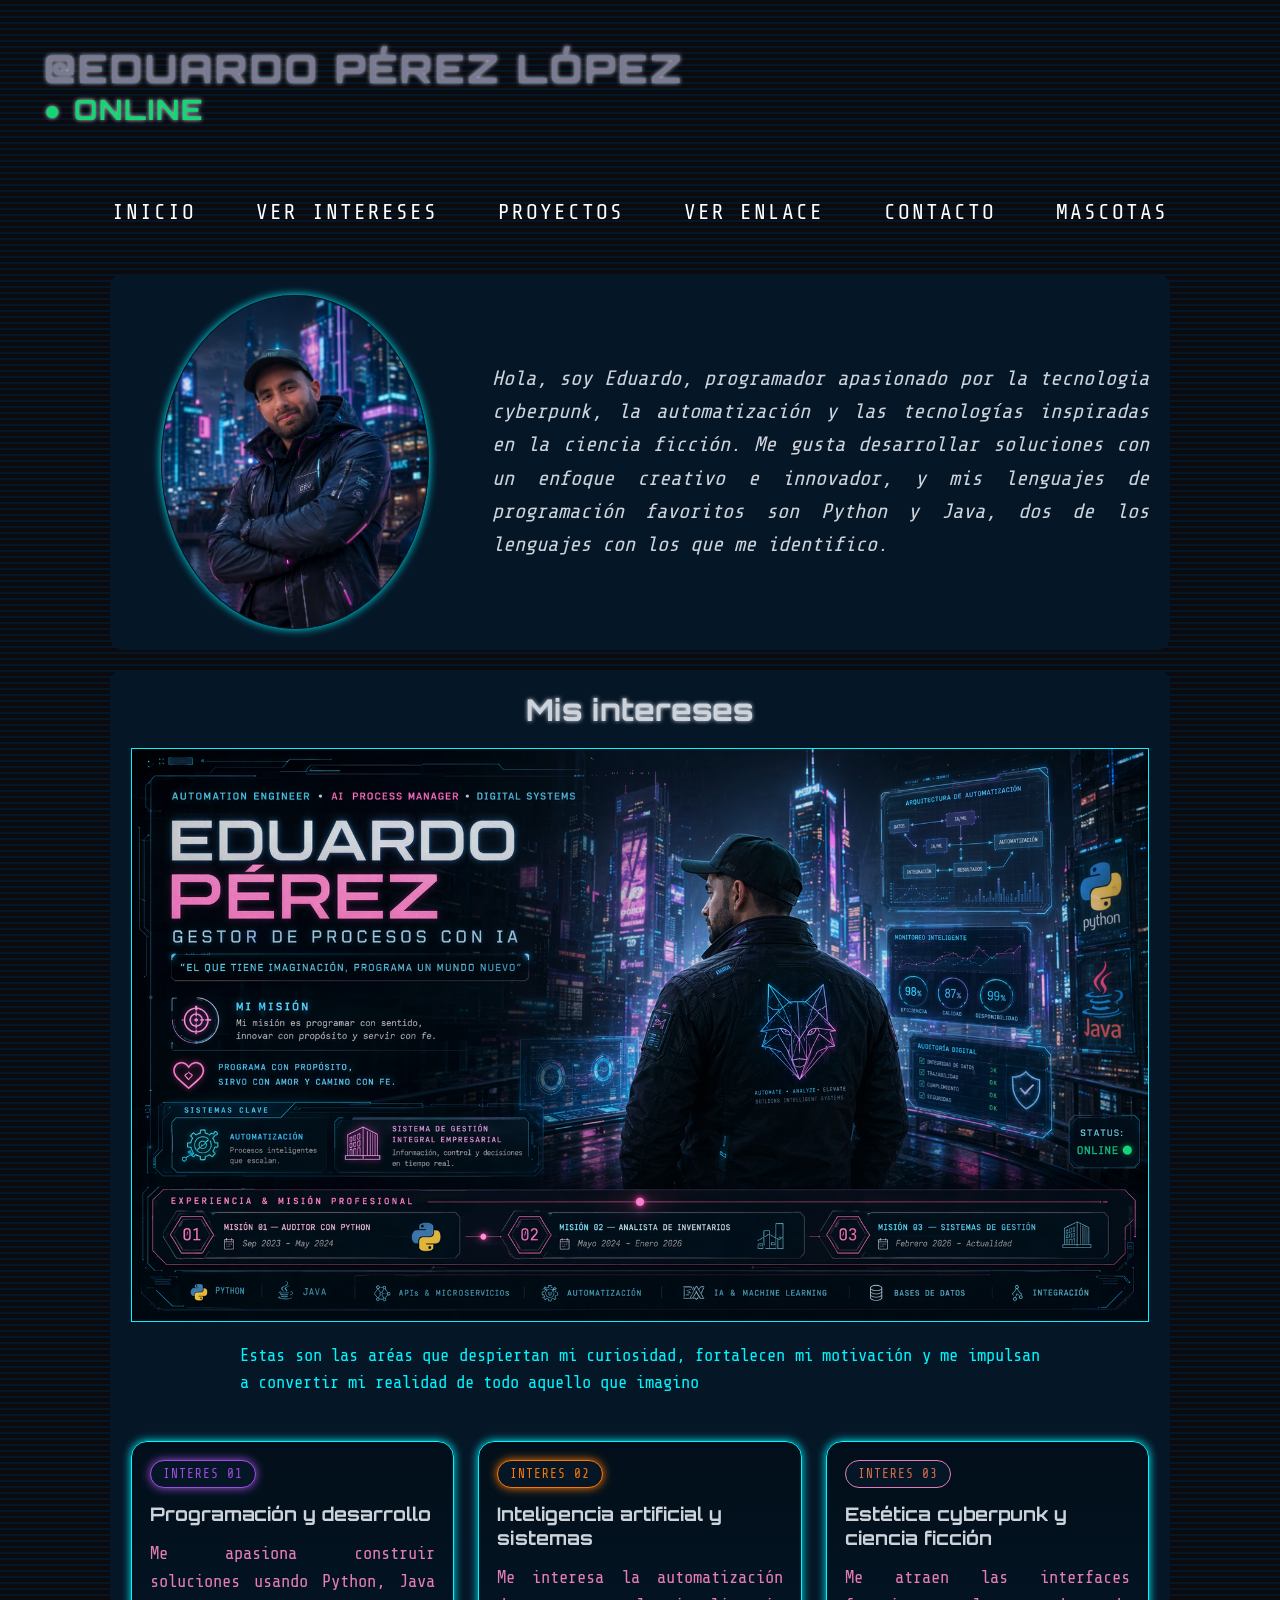
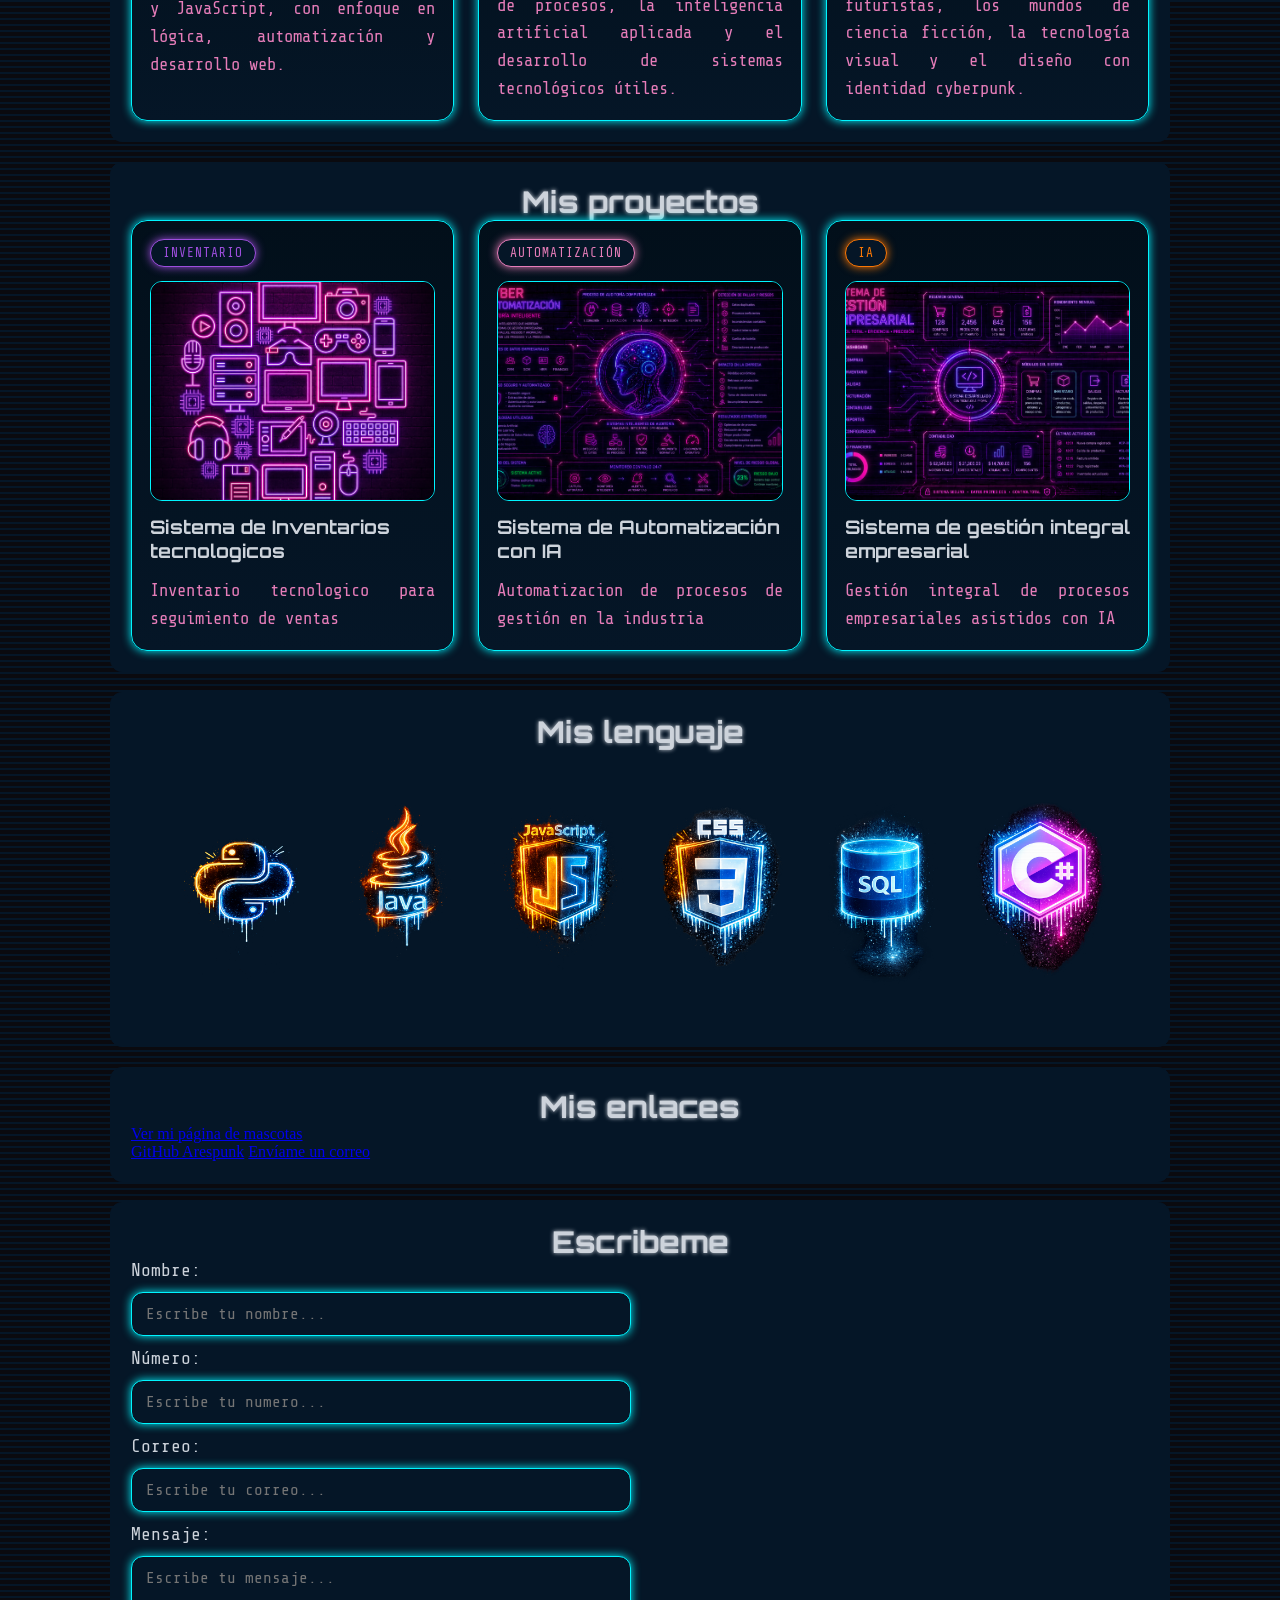
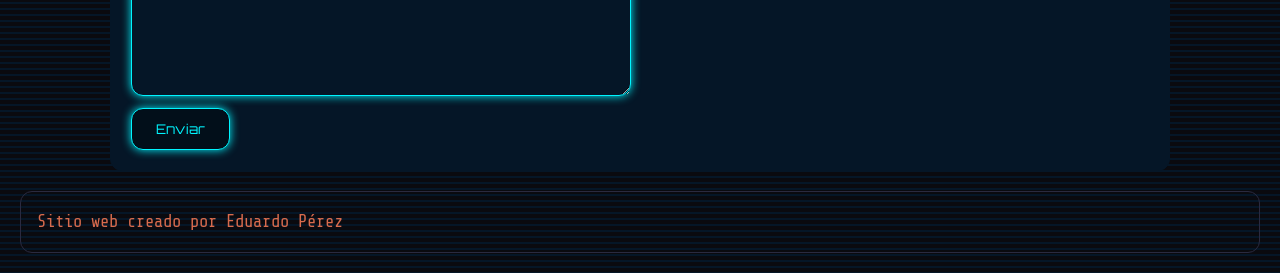
==== commit d53bf378: "feat: se añadio lenguaje" ====
--- a/index.html
+++ b/index.html
@@ -17,7 +17,7 @@
     <header>
         <div>
             <h1>@EDUARDO PÉREZ LÓPEZ</h1>
-            <h2>PORTAFOLIO PERSONAL</h2>
+            <h2><span> ● ONLINE</span></h2>
         </div>
         <figure>
 
@@ -46,7 +46,7 @@
                 <p>Hola, soy Eduardo, programador apasionado por la tecnologia cyberpunk, la automatización y las
                     tecnologías inspiradas en la ciencia ficción. Me gusta desarrollar soluciones con un enfoque
                     creativo e innovador, y mis lenguajes de programación favoritos son Python y Java, dos de los
-                    lenguajes con los que me identifico
+                    lenguajes con los que me identifico.
                 </p>
             </div>
         </section>
@@ -85,18 +85,21 @@
             <h2>Mis proyectos</h2>
 
             <div class="proyectos-grid">
+
                 <article class="tarjeta-cyber">
                     <span id="boton1" class="boton-cyber">INVENTARIO</span>
                     <img src="public/img/Inventario-cyber.png" alt="Vista previda de proyecto Inventario-cyber">
                     <h3>Sistema de Inventarios tecnologicos</h3>
                     <p>Inventario tecnologico para seguimiento de ventas</p>
                 </article>
+
                 <article class="tarjeta-cyber">
                     <span id="boton2" class="boton-cyber">AUTOMATIZACIÓN</span>
                     <img src="public/img/sistema-automatización.png" alt="Vista previa de automatización con IA">
                     <h3>Sistema de Automatización con IA</h3>
                     <p>Automatizacion de procesos de gestión en la industria</p>
                 </article>
+
                 <article class="tarjeta-cyber">
                     <span id="boton3" class="boton-cyber">IA</span>
                     <img src="public/img/sistema-gestion-empresarial.png"
@@ -104,18 +107,32 @@
                     <h3>Sistema de gestión integral empresarial</h3>
                     <p>Gestión integral de procesos empresariales asistidos con IA</p>
                 </article>
+
             </div>
         </section>
         <section>
-            <h2 id="aprendizaje">Mis proyectos</h2>
-            <ol>
-                <li>Dominar logica con Python</li>
-                <li>Dominar HTML</li>
-                <li>Dominar CSS</li>
-                <li>Dominar JavaScript</li>
-                <li>Construir sitios web completos</li>
-                <li>Crear proyectos reales</li>
-            </ol>
+            <h2 id="aprendizaje">Mis lenguaje</h2>
+            <div id="div-aprendizaje">
+                <figure>
+                    <img src="./public/img/logo-python.png" alt="Logo Python">
+                </figure>
+                <figure>
+                    <img src="./public/img/logo-java.png" alt="Logo Python">
+                </figure>
+                <figure>
+                    <img src="./public/img/logo-javascrit.png" alt="Logo Python">
+                </figure>
+                <figure>
+                    <img src="./public/img/logo-ccs.png" alt="Logo Python" >
+                </figure>
+                <figure>
+                    <img src="./public/img/logo-sql.png" alt="Logo Python" >
+                </figure>
+                <figure>
+                    <img src="./public/img/logo-c.png" alt="Logo C#" >
+                </figure>
+               
+            </div>
         </section>
         <section>
             <h2 id="enlace">Mis enlaces</h2>
--- a/src/css/style.css
+++ b/src/css/style.css
@@ -8,22 +8,25 @@
 :root {
 
   --color-fondo: #0a0a0f;
-  --color-fondo-secundario: #11111b;
+  --color-fondo-secundario: #051627;
   --color-fondo-terciario: #0e2022;
-  --color-panel: #1a1a2e;
+  --color-panel: #020f1a;
   --color-borde: #2a2a40;
+  
 
   --color-neon-cyan: #00f5ff;
-  --color-neon-pink: #ff00c8;
+  --color-neon-pink: #e67db9;
+  ;
   --color-neon-purple: #9d4edd;
   --color-neon-green: #39ff14;
   --color-neon-yellow: #ffe600;
   --color-neon-orange: #fa7705;
   --color-neon-darkblue: #107594;
   --color-neon-green-rgba: #151715f7;
+  --color-neon-online: #16d574;
 
   --color-texto-principal: #d86b4d;
-  --color-texto-secundario: #e2e2ea;
+  --color-texto-secundario: #cdd3db;
   --color-texto-apagado: #7a7a93;
 
   --color-hover: #00c2ff;
@@ -38,6 +41,10 @@
 /*=================================================*/
 
 /*==================BASE GENERAL==================*/
+
+html {
+  scroll-behavior: smooth;
+}
 
 body {
   background: repeating-linear-gradient(to bottom,
@@ -72,9 +79,10 @@
 p,
 li {
   line-height: 1.6;
-  font-size: 1.04rem;
+  font-size: 1.08rem;
   font-family: var(--font-terminal);
   list-style: none;
+  text-align: justify;
 }
 
 h2 {
@@ -87,13 +95,7 @@
   text-shadow: 0 0 8px var(--color-texto-secundario);
 }
 
-p {
-  color: var(--color-texto-secundario);
-  font-family: var(--font-terminal);
-  font-style: italic;
-  font-size: 1.5em;
-  text-align: justify;
-}
+
 
 li {
   color: var(--color-neon-darkblue);
@@ -140,6 +142,10 @@
 /*=================================================*/
 
 /*=====================HEADER======================*/
+
+header span {
+  color: var(--color-neon-online);
+}
 
 header h1 {
   font-size: 2.4rem;
@@ -186,7 +192,6 @@
       0 0 40px var(--color-neon-cyan),
       0 0 80px var(--color-neon-cyan),
       0 0 160px var(--color-neon-cyan);
-
   }
 }
 
@@ -362,7 +367,7 @@
 .tarjeta-cyber h3 {
   text-align: left;
   color: var(--color-texto-secundario);
-  text-shadow: 0 0 6px var(--color-neon-orange);
+  text-shadow: 0 0 6px var(--color-texto-secundaro);
 }
 
 .tarjeta-cyber p {
@@ -398,7 +403,7 @@
   margin-left: auto;
   margin-right: auto;
   border: 1px solid var(--color-neon-cyan);
-  
+
 }
 
 .intereses-grid {
@@ -415,6 +420,14 @@
   align-items: center;
   justify-content: space-between;
   gap: 32px;
+}
+
+#presentacion p {
+  color: var(--color-texto-secundario);
+  font-family: var(--font-terminal);
+  font-style: italic;
+  font-size: 1.3em;
+  text-align: justify;
 }
 
 /* Modificacion de imagen de Eduardo programando en un entorno Cyber punk*/
@@ -427,15 +440,13 @@
   border: 1px solid var(--color-fondo-secundario);
   border-radius: 100%;
   box-shadow: 0 0 10px var(--color-neon-cyan);
-  
 }
 
 #div1 {
   flex: 1;
 }
-
 #div2 {
-  font-family: var(--font-);
+  font-family: var(--font-terminal);
   flex: 2;
 }
 
@@ -487,6 +498,31 @@
   border: 1px solid var(--color-neon-orange);
 }
 
+/*SECCIÓN LENGUAJE*/
+
+#div-aprendizaje {
+  display: flex;
+  justify-content: center;
+  gap: 1em;
+  justify-content: center;
+  align-items: center;
+  padding: 30px ;
+  flex-wrap: wrap;
+}
+
+#div-aprendizaje figure {
+  max-width: 9em;
+  display: flex;
+  flex-direction: column;
+  align-items: center;  
+}
+
+#div-aprendizaje figure img {
+  width: 100%;
+  height: auto;
+
+}
+
 /*=================================================*/
 
 /*=============SECCIÓN MASCOTAS.HTML===============*/
@@ -498,7 +534,7 @@
   color: var(--color-neon-cyan);
 }
 
-section figure {
+.mascota figure {
   border-radius: 30px;
   display: flex;
   flex-direction: row;
@@ -515,7 +551,7 @@
       var(--color-neon-green-rgba) 6px)
 }
 
-figure div {
+.mascota figure div {
   display: flex;
   flex-direction: column;
   border-radius: 30px;
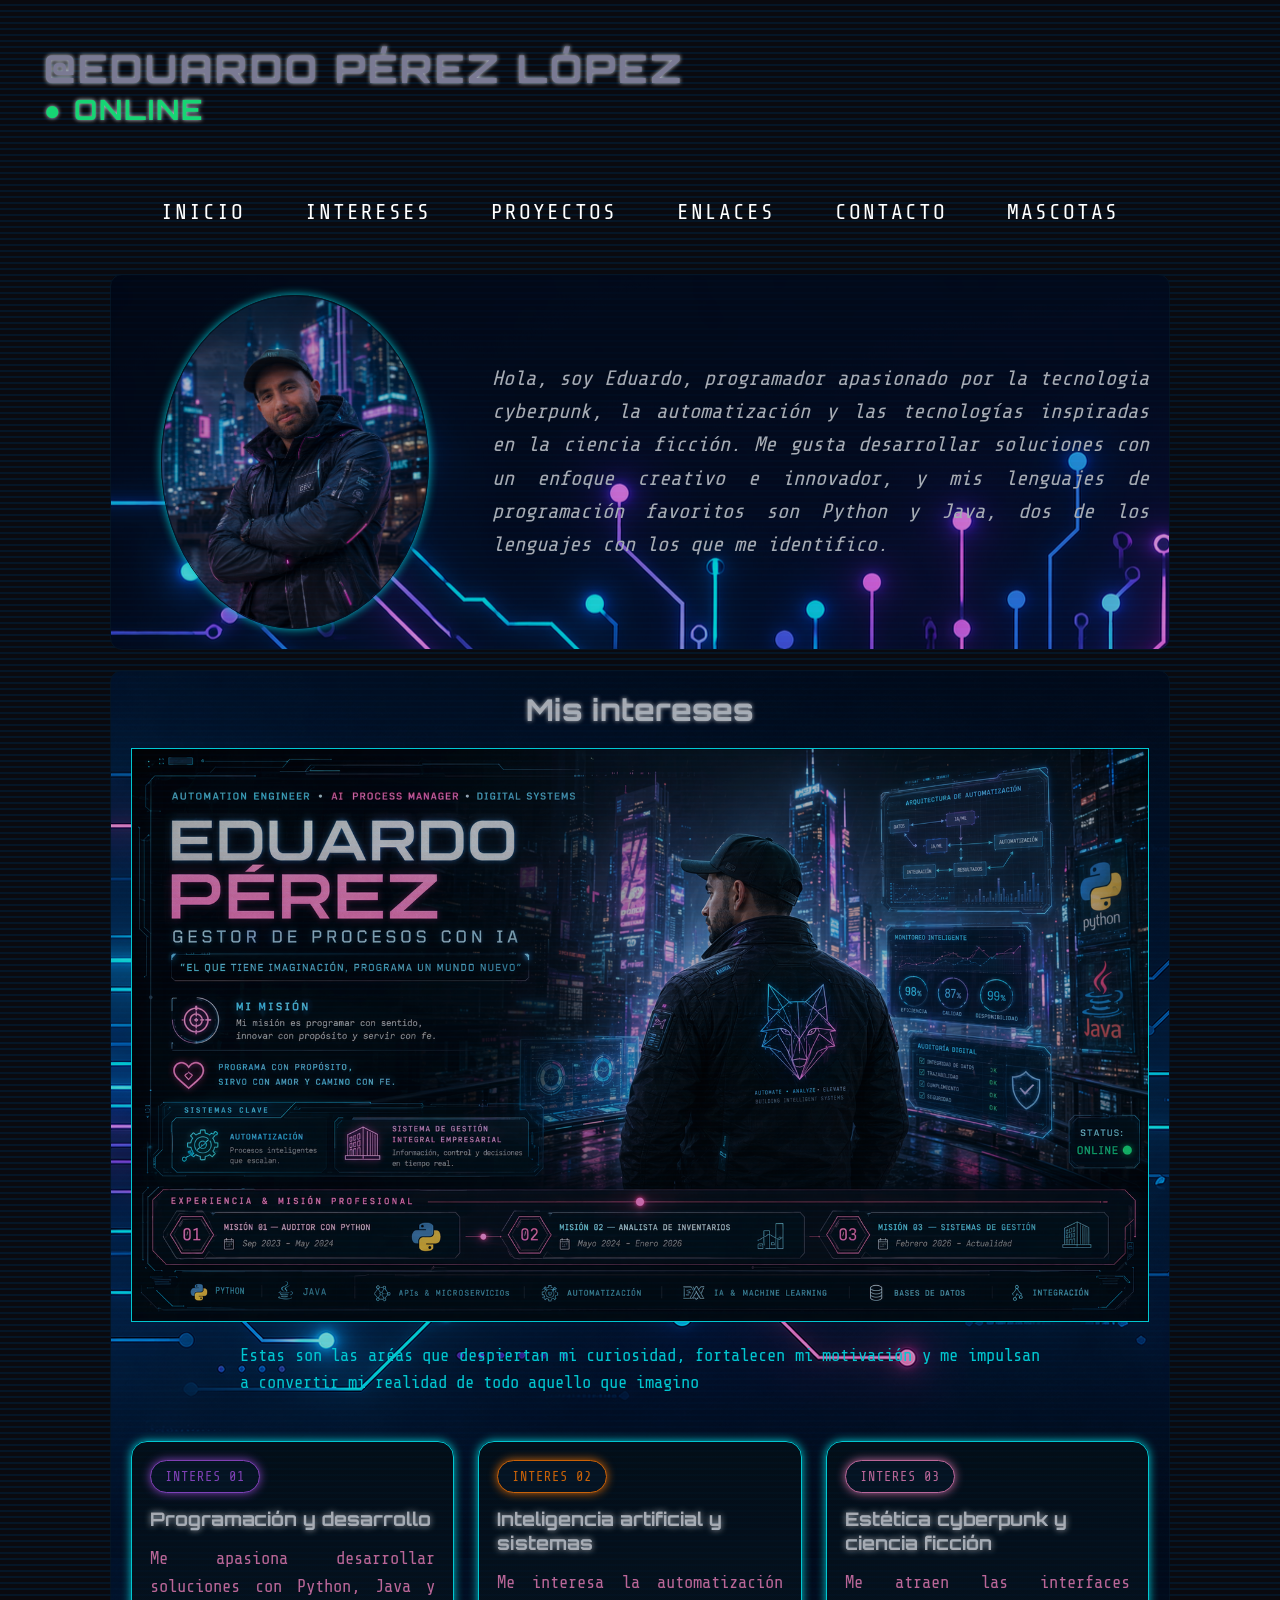
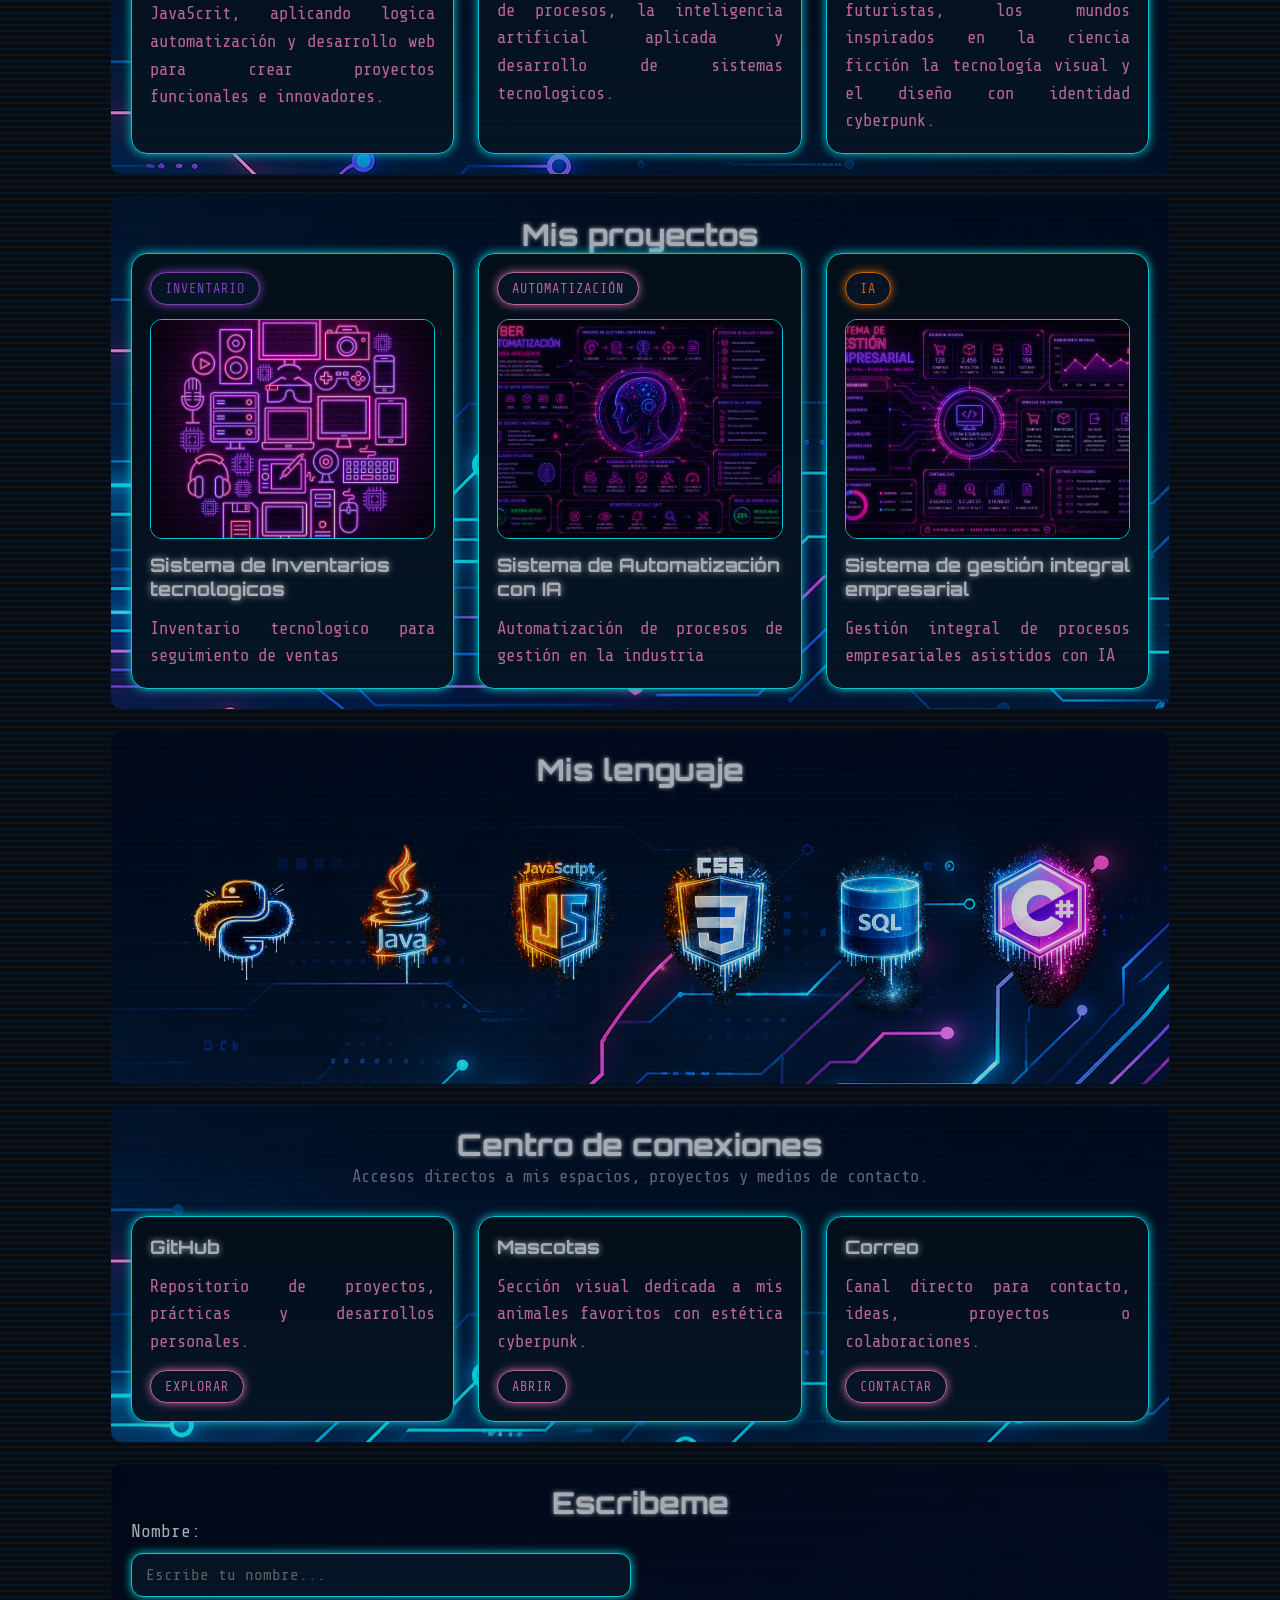
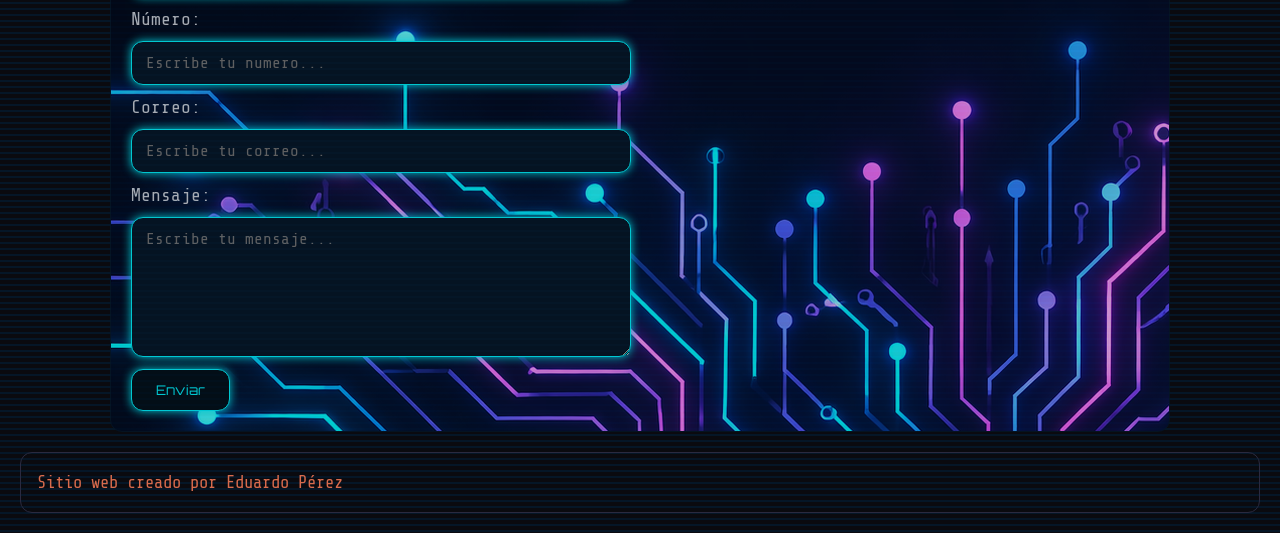
==== commit 7eb74c47: "feat: Nuevos diseños" ====
--- a/index.html
+++ b/index.html
@@ -9,7 +9,14 @@
     <meta name="viewport" content="width=device-width, initial-scale=1.0">
     <title>Portafolio de Eduardo Pérez</title>
     <link rel="shortcut icon" href="./img/images.png">
+    <link rel="stylesheet" href="./src/css/variables.css">
+    <link rel="stylesheet" href="./src/css/header.css">
     <link rel="stylesheet" href="./src/css/style.css">
+    <link rel="stylesheet" href="./src/css/navegacion.css">
+    <link rel="stylesheet" href="./src/css/presentacion.css">
+    <link rel="stylesheet" href="./src/css/intereses.css">
+    <link rel="stylesheet" href="./src/css/proyectos.css">
+    <link rel="stylesheet" href="./src/css/formularios.css">
 </head>
 
 <body>
@@ -27,17 +34,17 @@
     <!--Menu de navegación-->
     <nav>
         <ul>
-            <li><a href="index.html">Inicio</a></li>
-            <li><a href="#intereses">Ver intereses</a></li>
+            <li><a href="index.html">INICIO</a></li>
+            <li><a href="#intereses">INTERESES</a></li>
             <li><a href="#proyectos">PROYECTOS</a></li>
-            <li><a href="#enlace">Ver enlace</a></li>
+            <li><a href="#enlace">ENLACES</a></li>
             <li><a href="#contacto">CONTACTO</a></li>
-            <li><a href="src/view/mascotas.html">Mascotas</a></li>
+            <li><a href="src/view/mascotas.html">MASCOTAS</a></li>
         </ul>
     </nav>
     <!--Contenido principal de la pagina web-->
     <main>
-        <section id="presentacion">
+        <section id="presentacion" class="fondo-punk3">
             <div id="div1">
                 <img src="./public/img/Eduardo_cyberpunk.png" alt="Eduardo Programando en un entorno cyberpunk"
                     width="268" id="eduardo-cyberpunk">
@@ -50,7 +57,7 @@
                 </p>
             </div>
         </section>
-        <section id="intereses">
+        <section id="intereses" class="fondo-punk">
             <h2>Mis intereses</h2>
             <img class="insignia-intereses" src="./public/img/insignia1.png" alt="insignia cyberpunk">
             <p class="texto-intereses">Estas son las aréas que despiertan mi curiosidad, fortalecen mi motivación
@@ -60,28 +67,29 @@
                 <article class="tarjeta-cyber interes-card">
                     <span id="boton-interes1" class="boton-cyber">INTERES 01</span>
                     <h3>Programación y desarrollo</h3>
-                    <p>Me apasiona construir soluciones usando Python, Java y JavaScript, con enfoque en lógica,
-                        automatización y desarrollo web.</p>
+                    <p>Me apasiona desarrollar soluciones con Python, Java y JavaScrit, aplicando logica
+                        automatización y desarrollo web para crear proyectos funcionales e innovadores.
+                    </p>
                 </article>
 
                 <article class="tarjeta-cyber interes-card">
                     <span id="boton-interes2" class="boton-cyber">INTERES 02</span>
                     <h3>Inteligencia artificial y sistemas</h3>
-                    <p>Me interesa la automatización de procesos, la inteligencia artificial aplicada y el desarrollo de
-                        sistemas tecnológicos útiles.</p>
+                    <p>Me interesa la automatización de procesos, la inteligencia artificial aplicada
+                        y desarrollo de sistemas tecnologicos.</p>
                 </article>
 
                 <article class="tarjeta-cyber interes-card">
                     <span id="boton-interes3" class="boton-cyber">INTERES 03</span>
                     <h3>Estética cyberpunk y ciencia ficción</h3>
-                    <p>Me atraen las interfaces futuristas, los mundos de ciencia ficción, la tecnología visual y el
-                        diseño con identidad cyberpunk.</p>
+                    <p>Me atraen las interfaces futuristas, los mundos inspirados en la ciencia ficción la
+                        tecnología visual y el diseño con identidad cyberpunk.</p>
                 </article>
             </div>
         </section>
 
         <!--Contenido de Proyectos-->
-        <section id="proyectos">
+        <section id="proyectos" class="fondo-punk">
             <h2>Mis proyectos</h2>
 
             <div class="proyectos-grid">
@@ -97,7 +105,7 @@
                     <span id="boton2" class="boton-cyber">AUTOMATIZACIÓN</span>
                     <img src="public/img/sistema-automatización.png" alt="Vista previa de automatización con IA">
                     <h3>Sistema de Automatización con IA</h3>
-                    <p>Automatizacion de procesos de gestión en la industria</p>
+                    <p>Automatización de procesos de gestión en la industria</p>
                 </article>
 
                 <article class="tarjeta-cyber">
@@ -110,39 +118,57 @@
 
             </div>
         </section>
-        <section>
+        <section id="section-lenguaje" class="fondo-punk4">
             <h2 id="aprendizaje">Mis lenguaje</h2>
             <div id="div-aprendizaje">
                 <figure>
                     <img src="./public/img/logo-python.png" alt="Logo Python">
                 </figure>
                 <figure>
-                    <img src="./public/img/logo-java.png" alt="Logo Python">
-                </figure>
-                <figure>
-                    <img src="./public/img/logo-javascrit.png" alt="Logo Python">
-                </figure>
-                <figure>
-                    <img src="./public/img/logo-ccs.png" alt="Logo Python" >
-                </figure>
-                <figure>
-                    <img src="./public/img/logo-sql.png" alt="Logo Python" >
-                </figure>
-                <figure>
-                    <img src="./public/img/logo-c.png" alt="Logo C#" >
-                </figure>
-               
-            </div>
-        </section>
-        <section>
-            <h2 id="enlace">Mis enlaces</h2>
-            <a class="enlace-navegacion" href="mascotas.html">Ver mi página de mascotas</a>
-            <div>
-                <a class="enlace-contacto" href="https://github.com/Ares19punk" target="_blank">GitHub Arespunk</a>
-                <a class="enlace-contacto" href="mailto:arespunk@ejemplo.com">Envíame un correo</a>
-            </div>
-        </section>
-        <section id="contacto">
+                    <img src="./public/img/logo-java.png" alt="Logo Java">
+                </figure>
+                <figure>
+                    <img src="./public/img/logo-javascrit.png" alt="Logo JavaScript">
+                </figure>
+                <figure>
+                    <img src="./public/img/logo-ccs.png" alt="Logo CCS">
+                </figure>
+                <figure>
+                    <img src="./public/img/logo-sql.png" alt="Logo SQL">
+                </figure>
+                <figure>
+                    <img src="./public/img/logo-c.png" alt="Logo C#">
+                </figure>
+
+            </div>
+        </section>
+        <section id="enlaces" class="fondo-punk">
+            <h2>Centro de conexiones</h2>
+            <p class="p-enlaces">
+                Accesos directos a mis espacios, proyectos y medios de contacto.
+            </p>
+
+            <div class="enlaces-grid">
+                <article class="tarjeta-cyber" clas="enlace-card">
+                    <h3>GitHub</h3>
+                    <p>Repositorio de proyectos, prácticas y desarrollos personales.</p>
+                    <a class="boton-cyber" href="https://github.com/Ares19punk" target="_blank">Explorar</a>
+                </article>
+
+                <article class="tarjeta-cyber" clas="enlace-card">
+                    <h3>Mascotas</h3>
+                    <p>Sección visual dedicada a mis animales favoritos con estética cyberpunk.</p>
+                    <a class="boton-cyber" href="src/view/mascotas.html">Abrir</a>
+                </article>
+
+                <article class="tarjeta-cyber" clas="enlace-card">
+                    <h3>Correo</h3>
+                    <p>Canal directo para contacto, ideas, proyectos o colaboraciones.</p>
+                    <a class="boton-cyber" href="mailto:arespunk@ejemplo.com">Contactar</a>
+                </article>
+            </div>
+        </section>
+        <section id="contacto" class="fondo-punk3">
             <h2>Escribeme</h2>
             <form>
                 <div>
--- a/src/css/variables.css
+++ b/src/css/variables.css
@@ -0,0 +1,40 @@
+* {
+  margin: 0;
+  padding: 0;
+  box-sizing: border-box;
+}
+/*====================VARIABLES====================*/
+:root {
+
+  --color-fondo: #0a0a0f;
+  --color-fondo-secundario: #051627;
+  --color-fondo-terciario: #0e2022;
+  --color-panel: #020f1a;
+  --color-borde: #2a2a40;
+  
+
+  --color-neon-cyan: #00f5ff;
+  --color-neon-pink: #e67db9;
+  ;
+  --color-neon-purple: #9d4edd;
+  --color-neon-green: #39ff14;
+  --color-neon-yellow: #ffe600;
+  --color-neon-orange: #fa7705;
+  --color-neon-darkblue: #107594;
+  --color-neon-green-rgba: #151715f7;
+  --color-neon-online: #16d574;
+
+  --color-texto-principal: #d86b4d;
+  --color-texto-secundario: #cdd3db;
+  --color-texto-apagado: #7a7a93;
+
+  --color-hover: #00c2ff;
+  --color-sombra-neon: 0 0 10px #00f5ff, 0 0 20px #ff00c8;
+
+  --font-title: "Orbitron", "Exo 2", "Rajdhani", sans-serif;
+  --font-system: "Share Tech Mono", "Courier New", monospace;
+  --font-terminal: "VT323", "Share Tech Mono", "Courier New", monospace;
+  --font-tech: "Audiowide", "Orbitron", sans-serif;
+}
+
+/*=================================================*/
--- a/src/css/header.css
+++ b/src/css/header.css
@@ -0,0 +1,60 @@
+* {
+  margin: 0;
+  padding: 0;
+  box-sizing: border-box;
+}
+/*=====================HEADER======================*/
+
+header span {
+  color: var(--color-neon-online);
+}
+
+header h1 {
+  font-size: 2.4rem;
+  letter-spacing: 3px;
+  text-transform: uppercase;
+  color: var(--color-texto-apagado);
+
+  animation: animate 5s linear infinite;
+}
+
+header h2 {
+  font-size: 1.75rem;
+  letter-spacing: 2px;
+  color: var(--color-texto-secundario);
+  text-shadow: 0 0 4px var(--color-texto-secundario);
+  text-align: start;
+}
+
+@keyframes animate {
+
+  0%,
+  10%,
+  15%,
+  20%,
+  50%,
+  60%,
+  70%,
+  90% {
+    color: var(--color-texto-apagado);
+    text-shadow: none;
+  }
+
+  0.1%,
+  10.1%,
+  15.1%,
+  20.1%,
+  50.1%,
+  60.1%,
+  70.1%,
+  90.1% {
+    color: #e2e2ea;
+    text-shadow: 0 0 10px var(--color-neon-cyan),
+      0 0 20px var(--color-neon-cyan),
+      0 0 40px var(--color-neon-cyan),
+      0 0 80px var(--color-neon-cyan),
+      0 0 160px var(--color-neon-cyan);
+  }
+}
+
+/*=================================================*/
--- a/src/css/style.css
+++ b/src/css/style.css
@@ -3,43 +3,6 @@
   padding: 0;
   box-sizing: border-box;
 }
-
-/*====================VARIABLES====================*/
-:root {
-
-  --color-fondo: #0a0a0f;
-  --color-fondo-secundario: #051627;
-  --color-fondo-terciario: #0e2022;
-  --color-panel: #020f1a;
-  --color-borde: #2a2a40;
-  
-
-  --color-neon-cyan: #00f5ff;
-  --color-neon-pink: #e67db9;
-  ;
-  --color-neon-purple: #9d4edd;
-  --color-neon-green: #39ff14;
-  --color-neon-yellow: #ffe600;
-  --color-neon-orange: #fa7705;
-  --color-neon-darkblue: #107594;
-  --color-neon-green-rgba: #151715f7;
-  --color-neon-online: #16d574;
-
-  --color-texto-principal: #d86b4d;
-  --color-texto-secundario: #cdd3db;
-  --color-texto-apagado: #7a7a93;
-
-  --color-hover: #00c2ff;
-  --color-sombra-neon: 0 0 10px #00f5ff, 0 0 20px #ff00c8;
-
-  --font-title: "Orbitron", "Exo 2", "Rajdhani", sans-serif;
-  --font-system: "Share Tech Mono", "Courier New", monospace;
-  --font-terminal: "VT323", "Share Tech Mono", "Courier New", monospace;
-  --font-tech: "Audiowide", "Orbitron", sans-serif;
-}
-
-/*=================================================*/
-
 /*==================BASE GENERAL==================*/
 
 html {
@@ -129,7 +92,6 @@
   border: 1px solid var(--color-fondo-secundario);
   background-color: var(--color-fondo-secundario);
   border-radius: 12px;
-
 }
 
 footer {
@@ -141,170 +103,27 @@
 
 /*=================================================*/
 
-/*=====================HEADER======================*/
-
-header span {
-  color: var(--color-neon-online);
-}
-
-header h1 {
-  font-size: 2.4rem;
-  letter-spacing: 3px;
-  text-transform: uppercase;
-  color: var(--color-texto-apagado);
-
-  animation: animate 5s linear infinite;
-}
-
-header h2 {
-  font-size: 1.75rem;
-  letter-spacing: 2px;
-  color: var(--color-texto-secundario);
-  text-shadow: 0 0 4px var(--color-texto-secundario);
-  text-align: start;
-}
-
-@keyframes animate {
-
-  0%,
-  10%,
-  15%,
-  20%,
-  50%,
-  60%,
-  70%,
-  90% {
-    color: var(--color-texto-apagado);
-    text-shadow: none;
-  }
-
-  0.1%,
-  10.1%,
-  15.1%,
-  20.1%,
-  50.1%,
-  60.1%,
-  70.1%,
-  90.1% {
-    color: #e2e2ea;
-    text-shadow: 0 0 10px var(--color-neon-cyan),
-      0 0 20px var(--color-neon-cyan),
-      0 0 40px var(--color-neon-cyan),
-      0 0 80px var(--color-neon-cyan),
-      0 0 160px var(--color-neon-cyan);
-  }
-}
-
-/*=================================================*/
-
-/*=====================NAVEGACION==================*/
-
-nav ul {
-  display: flex;
-  justify-content: center;
-  gap: 60px;
-  list-style: none;
-  flex-wrap: wrap;
-
-}
-
-nav li {
-  margin-bottom: 10px;
-}
-
-nav a {
-  color: #ffffff;
-  text-decoration: none;
-  font-family: var(--font-terminal);
-  font-size: 1.35rem;
-  letter-spacing: 2px;
-  text-transform: uppercase;
-  transition: color 0.3s ease, text-shadow 0.3s ease;
-}
-
-nav a:hover {
-  color: var(--color-neon-cyan);
-  text-shadow: 0 0 8px var(--color-neon-cyan);
-}
-
-/*=================================================*/
-
-/*====================FORMULARIOS==================*/
-
-form {
-  display: flex;
-  flex-direction: column;
-  gap: 12px;
-}
-
-form div {
-  display: flex;
-  flex-direction: column;
-  gap: 12px;
-
-}
-
-label {
-  font-family: var(--font-terminal);
-  color: var(--color-texto-secundario);
-  font-size: 18px;
-}
-
-input,
-textarea {
-  width: 100%;
-  max-width: 500px;
-  padding: 12px 14px;
-  border: 1px solid var(--color-neon-cyan);
-  background-color: var(--color-fondo-secundario);
-  color: var(--color-texto-principal);
-  font-family: var(--font-terminal);
-  font-size: 16px;
-  box-shadow: 0 0 10px var(--color-neon-cyan);
-  border-radius: 12px;
-}
-
-textarea {
-  min-height: 140px;
-  resize: vertical;
-  resize: horizontal;
-}
-
-button {
-  width: fit-content;
-  padding: 12px 24px;
-  background-color: var(--color-panel);
-  color: var(--color-neon-cyan);
-  border: 1px solid var(--color-neon-cyan);
-  box-shadow: 0 0 10px var(--color-neon-cyan);
-  font-family: var(--font-title);
-  cursor: pointer;
-  transition: background-color 0.3s ease, color 0.3s ease, box-shadow 0.3s ease;
-  border-radius: 12px;
-  cursor: pointer;
-}
-
-button:hover {
-  background-color: var(--color-hover);
-  color: var(--color-fondo);
-  transform: translateY(-2px);
-  box-shadow: 0 0 16px var(--color-neon-pink);
-}
-
-input:focus,
-textarea:focus {
-  outline: none;
-  border-color: var(--color-neon-pink);
-  box-shadow: 0 0 12px var(--color-neon-pink)
-}
-
-input:focus {
-  outline: 2px solid var(--color-neon-pink);
-}
-
-/*=================================================*/
-
 /*===============CLASES ESPECIALES=================*/
+
+.fondo-punk {
+  background-image: url(/public/img/fondo-punk.png);
+  opacity: 0.8;
+}
+
+.fondo-punk2 {
+  background-image: url(/public/img/fondo-punk2.png);
+  opacity: 0.8;
+}
+
+.fondo-punk3 {
+  background-image: url(/public/img/fondo-punk3.png);
+  opacity: 0.8;
+}
+
+.fondo-punk4 {
+  background-image: url(/public/img/fondo-punk4.png);
+  opacity: 0.8;
+}
 
 .resaltar-imagen {
   transition: transform 0.3s ease, box-shadow 0.3s ease, opacity 0.3s ease;
@@ -328,177 +147,9 @@
       rgba(0, 245, 255, 0.08) 8px);
 }
 
-/*formato Grid PROYECTOS*/
-
-.proyectos-grid {
-  display: grid;
-  grid-template-columns: repeat(3, 1fr);
-  gap: 24px;
-
-}
-
-.tarjeta-cyber {
-  display: flex;
-  flex-direction: column;
-  gap: 14px;
-  padding: 18px;
-  border: 1px solid var(--color-neon-cyan);
-  border-radius: 16px;
-  background: linear-gradient(to bottom,
-      var(--color-panel),
-      var(--color-fondo-secundario));
-  box-shadow: 0 0 10px var(--color-neon-cyan);
-  transition: transform 0.3s ease, box-shadow 0.3s ease;
-}
-
-.tarjeta-cyber:hover {
-  transform: translateY(-4px);
-  box-shadow: 0 0 18px var(--color-neon-pink);
-}
-
-.tarjeta-cyber img {
-  width: 100%;
-  height: 220px;
-  object-fit: cover;
-  border-radius: 12px;
-  border: 1px solid var(--color-neon-cyan);
-}
-
-.tarjeta-cyber h3 {
-  text-align: left;
-  color: var(--color-texto-secundario);
-  text-shadow: 0 0 6px var(--color-texto-secundaro);
-}
-
-.tarjeta-cyber p {
-  color: var(--color-neon-pink);
-}
-
-.boton-cyber {
-  display: inline-block;
-  width: fit-content;
-  padding: 6px 12px;
-  border: 1px solid var(--color-neon-pink);
-  border-radius: 100px;
-  background-color: var(--color-fondo-secundario);
-  font-family: var(--font-system);
-  font-size: 0.8rem;
-  letter-spacing: 1px;
-}
-
-/*CLASES INTERESES*/
-
-.texto-intereses {
-  max-width: 800px;
-  margin: 0 auto 24px auto;
-  text-align: justify;
-  color: var(--color-neon-cyan);
-
-}
-
-.insignia-intereses {
-  display: block;
-  max-width: 100%;
-  height: auto;
-  margin-left: auto;
-  margin-right: auto;
-  border: 1px solid var(--color-neon-cyan);
-
-}
-
-.intereses-grid {
-  display: grid;
-  grid-template-columns: repeat(3, 1fr);
-  gap: 24px;
-}
-
-/*==================ID ESPECIALES==================*/
-
-/*PRESENTACIÓN*/
-#presentacion {
-  display: flex;
-  align-items: center;
-  justify-content: space-between;
-  gap: 32px;
-}
-
-#presentacion p {
-  color: var(--color-texto-secundario);
-  font-family: var(--font-terminal);
-  font-style: italic;
-  font-size: 1.3em;
-  text-align: justify;
-}
-
-/* Modificacion de imagen de Eduardo programando en un entorno Cyber punk*/
-#eduardo-cyberpunk {
-  display: block;
-  max-width: 100%;
-  height: auto;
-  margin-left: auto;
-  margin-right: auto;
-  border: 1px solid var(--color-fondo-secundario);
-  border-radius: 100%;
-  box-shadow: 0 0 10px var(--color-neon-cyan);
-}
-
-#div1 {
-  flex: 1;
-}
-#div2 {
-  font-family: var(--font-terminal);
-  flex: 2;
-}
-
-
-/*SECCIÓN PROYECTOS*/
-#boton1 {
-  color: var(--color-neon-purple);
-  box-shadow: 0 0 10px var(--color-neon-purple);
-  border: 1px solid var(--color-neon-purple);
-}
-
-#boton2 {
-  color: var(--color-neon-pink);
-  box-shadow: 0 0 10px var(--color-neon-pink);
-  border: 1px solid var(--color-neon-pink);
-}
-
-#boton3 {
-  color: var(--color-neon-orange);
-  box-shadow: 0 0 10px var(--color-neon-orange);
-  border: 1px solid var(--color-neon-orange);
-}
-
-/*SECCIÓN INTERESES*/
-
-#intereses {
-  display: flex;
-  flex-direction: column;
-  align-items: center;
-  padding: 20px 20px;
-  gap: 20px;
-}
-
-#boton-interes1 {
-  color: var(--color-neon-purple);
-  box-shadow: 0 0 10px var(--color-neon-purple);
-  border: 1px solid var(--color-neon-purple);
-}
-
-#boton-interes2 {
-  color: var(--color-neon-pink);
-  box-shadow: 0 0 10px var(--color-neon-pink);
-  border: 1px solid var(--color-neon-pink);
-}
-
-#boton-interes2 {
-  color: var(--color-neon-orange);
-  box-shadow: 0 0 10px var(--color-neon-orange);
-  border: 1px solid var(--color-neon-orange);
-}
-
-/*SECCIÓN LENGUAJE*/
+/*=================================================*/
+
+/*====================LENGUAJES====================*/
 
 #div-aprendizaje {
   display: flex;
@@ -520,7 +171,7 @@
 #div-aprendizaje figure img {
   width: 100%;
   height: auto;
-
+  
 }
 
 /*=================================================*/
@@ -559,8 +210,9 @@
   align-items: center;
 }
 
-div img {
+.mascota figure div img{
   border-radius: 30px;
 }
 
-/*=================================================*/+/*=================================================*/
+
--- a/src/css/navegacion.css
+++ b/src/css/navegacion.css
@@ -0,0 +1,36 @@
+* {
+  margin: 0;
+  padding: 0;
+  box-sizing: border-box;
+}
+/*=====================NAVEGACION==================*/
+
+nav ul {
+  display: flex;
+  justify-content: center;
+  gap: 60px;
+  list-style: none;
+  flex-wrap: wrap;
+
+}
+
+nav li {
+  margin-bottom: 10px;
+}
+
+nav a {
+  color: #ffffff;
+  text-decoration: none;
+  font-family: var(--font-terminal);
+  font-size: 1.35rem;
+  letter-spacing: 2px;
+  text-transform: uppercase;
+  transition: color 0.3s ease, text-shadow 0.3s ease;
+}
+
+nav a:hover {
+  color: var(--color-neon-cyan);
+  text-shadow: 0 0 8px var(--color-neon-cyan);
+}
+
+/*=================================================*/
--- a/src/css/presentacion.css
+++ b/src/css/presentacion.css
@@ -0,0 +1,43 @@
+* {
+  margin: 0;
+  padding: 0;
+  box-sizing: border-box;
+}
+
+/*==================PRESENTACIÓN===================*/
+
+#presentacion {
+  display: flex;
+  align-items: center;
+  justify-content: space-between;
+  gap: 32px;
+}
+
+#presentacion p {
+  color: var(--color-texto-secundario);
+  font-family: var(--font-terminal);
+  font-style: italic;
+  font-size: 1.3em;
+  text-align: justify;
+}
+
+/* Modificacion de imagen de Eduardo programando en un entorno Cyber punk*/
+#eduardo-cyberpunk {
+  display: block;
+  max-width: 100%;
+  height: auto;
+  margin-left: auto;
+  margin-right: auto;
+  border: 1px solid var(--color-fondo-secundario);
+  border-radius: 100%;
+  box-shadow: 0 0 10px var(--color-neon-cyan);
+}
+
+#div1 {
+  flex: 1;
+}
+#div2 {
+  font-family: var(--font-terminal);
+  flex: 2;
+}
+/*=================================================*/
--- a/src/css/intereses.css
+++ b/src/css/intereses.css
@@ -0,0 +1,94 @@
+* {
+  margin: 0;
+  padding: 0;
+  box-sizing: border-box;
+}
+/*====================INTERESES====================*/
+
+.texto-intereses {
+  max-width: 800px;
+  margin: 0 auto 24px auto;
+  text-align: justify;
+  color: var(--color-neon-cyan);
+
+}
+
+.insignia-intereses {
+  display: block;
+  max-width: 100%;
+  height: auto;
+  margin-left: auto;
+  margin-right: auto;
+  border: 1px solid var(--color-neon-cyan);
+
+}
+
+.intereses-grid {
+  display: grid;
+  grid-template-columns: repeat(3, 1fr);
+  gap: 24px;
+}
+
+/*ENLACES*/
+
+.p-enlaces {
+  margin: 0 auto 25px auto;
+  text-align: center;
+  color: var(--color-texto-apagado);
+}
+
+.enlaces-grid {
+  display: grid;
+  grid-template-columns: repeat(3, 1fr);
+  gap: 24px;
+}
+
+.enlace-card {
+  min-height: 220px;
+  display: flex;
+  flex-direction: column;
+  gap: 14px;
+}
+
+.enlace-card h3 {
+  text-align: left;
+  color: var(--color-texto-secundario);
+  text-shadow: 0 0 6px var(--color-neon-cyan);
+}
+
+.enlace-card p {
+  color: var(--color-texto-apagado);
+  text-align: left;
+}
+
+/*=================================================*/
+
+/*=================ID ESPECIALES===================*/
+
+#intereses {
+  display: flex;
+  flex-direction: column;
+  align-items: center;
+  padding: 20px 20px;
+  gap: 20px;
+}
+
+
+
+#boton-interes1 {
+  color: var(--color-neon-purple);
+  box-shadow: 0 0 10px var(--color-neon-purple);
+  border: 1px solid var(--color-neon-purple);
+}
+
+#boton-interes2 {
+  color: var(--color-neon-pink);
+  box-shadow: 0 0 10px var(--color-neon-pink);
+  border: 1px solid var(--color-neon-pink);
+}
+
+#boton-interes2 {
+  color: var(--color-neon-orange);
+  box-shadow: 0 0 10px var(--color-neon-orange);
+  border: 1px solid var(--color-neon-orange);
+}
--- a/src/css/proyectos.css
+++ b/src/css/proyectos.css
@@ -0,0 +1,95 @@
+* {
+  margin: 0;
+  padding: 0;
+  box-sizing: border-box;
+}
+
+/*====================PROYECTOS====================*/
+
+.proyectos-grid {
+  display: grid;
+  grid-template-columns: repeat(3, 1fr);
+  gap: 24px;
+}
+
+.tarjeta-cyber {
+  display: flex;
+  flex-direction: column;
+  gap: 14px;
+  padding: 18px;
+  border: 1px solid var(--color-neon-cyan);
+  border-radius: 16px;
+  background: linear-gradient(to bottom,
+      var(--color-panel),
+      var(--color-fondo-secundario));
+  box-shadow: 0 0 10px var(--color-neon-cyan);
+  transition: transform 0.3s ease, box-shadow 0.3s ease;
+}
+
+.tarjeta-cyber:hover {
+  transform: translateY(-4px);
+  box-shadow: 0 0 18px var(--color-neon-pink);
+}
+
+.tarjeta-cyber img {
+  width: 100%;
+  height: 220px;
+  object-fit: cover;
+  border-radius: 12px;
+  border: 1px solid var(--color-neon-cyan);
+}
+
+.tarjeta-cyber h3 {
+  text-align: left;
+  color: var(--color-texto-secundario);
+  text-shadow: 0 0 6px var(--color-texto-secundario);
+}
+
+.tarjeta-cyber p {
+  color: var(--color-neon-pink);
+}
+
+.boton-cyber {
+  display: block;
+  width: fit-content;
+  padding: 8px 14px;
+  border: 1px solid var(--color-neon-pink);
+  border-radius: 999px;
+  background-color: var(--color-fondo-secundario);
+  color: var(--color-neon-pink);
+  text-decoration: none;
+  font-family: var(--font-system);
+  font-size: 0.85rem;
+  letter-spacing: 1px;
+  text-transform: uppercase;
+  box-shadow: 0 0 10px var(--color-neon-pink);
+  transition: transform 0.3s ease, box-shadow 0.3s ease, color 0.3s ease;
+}
+
+.boton-cyber:hover {
+  transform: translateY(-3px);
+  box-shadow: 0 0 16px var(--color-neon-cyan);
+  color: var(--color-neon-cyan);
+}
+/*=================================================*/
+
+/*=================ID ESPECIALES===================*/
+
+#boton1 {
+  color: var(--color-neon-purple);
+  box-shadow: 0 0 10px var(--color-neon-purple);
+  border: 1px solid var(--color-neon-purple);
+}
+
+#boton2 {
+  color: var(--color-neon-pink);
+  box-shadow: 0 0 10px var(--color-neon-pink);
+  border: 1px solid var(--color-neon-pink);
+}
+
+#boton3 {
+  color: var(--color-neon-orange);
+  box-shadow: 0 0 10px var(--color-neon-orange);
+  border: 1px solid var(--color-neon-orange);
+}
+
--- a/src/css/formularios.css
+++ b/src/css/formularios.css
@@ -0,0 +1,80 @@
+* {
+  margin: 0;
+  padding: 0;
+  box-sizing: border-box;
+}
+
+/*====================FORMULARIOS==================*/
+
+form {
+  display: flex;
+  flex-direction: column;
+  gap: 12px;
+}
+
+form div {
+  display: flex;
+  flex-direction: column;
+  gap: 12px;
+
+}
+
+label {
+  font-family: var(--font-terminal);
+  color: var(--color-texto-secundario);
+  font-size: 18px;
+}
+
+input,
+textarea {
+  width: 100%;
+  max-width: 500px;
+  padding: 12px 14px;
+  border: 1px solid var(--color-neon-cyan);
+  background-color: var(--color-fondo-secundario);
+  color: var(--color-texto-principal);
+  font-family: var(--font-terminal);
+  font-size: 16px;
+  box-shadow: 0 0 10px var(--color-neon-cyan);
+  border-radius: 12px;
+}
+
+textarea {
+  min-height: 140px;
+  resize: vertical;
+  resize: horizontal;
+}
+
+button {
+  width: fit-content;
+  padding: 12px 24px;
+  background-color: var(--color-panel);
+  color: var(--color-neon-cyan);
+  border: 1px solid var(--color-neon-cyan);
+  box-shadow: 0 0 10px var(--color-neon-cyan);
+  font-family: var(--font-title);
+  cursor: pointer;
+  transition: background-color 0.3s ease, color 0.3s ease, box-shadow 0.3s ease;
+  border-radius: 12px;
+  cursor: pointer;
+}
+
+button:hover {
+  background-color: var(--color-hover);
+  color: var(--color-fondo);
+  transform: translateY(-2px);
+  box-shadow: 0 0 16px var(--color-neon-pink);
+}
+
+input:focus,
+textarea:focus {
+  outline: none;
+  border-color: var(--color-neon-pink);
+  box-shadow: 0 0 12px var(--color-neon-pink)
+}
+
+input:focus {
+  outline: 2px solid var(--color-neon-pink);
+}
+
+/*=================================================*/
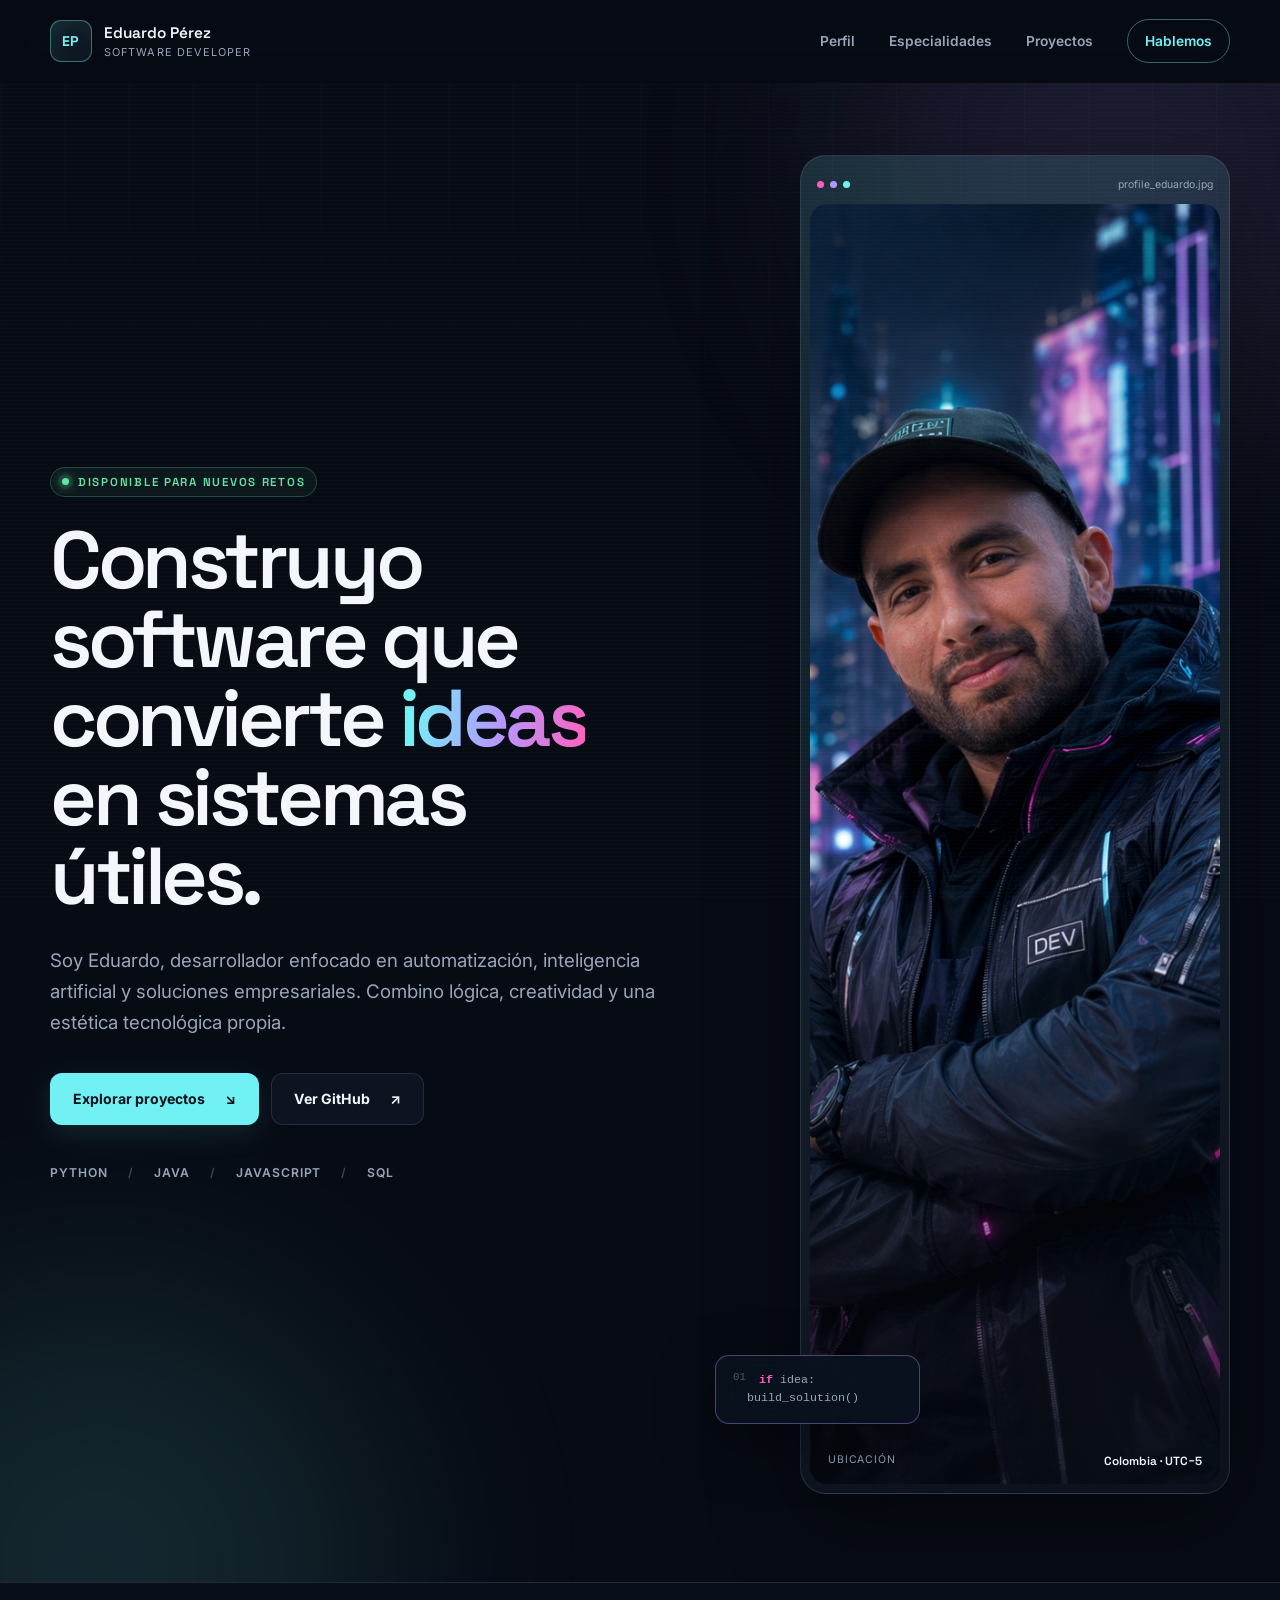
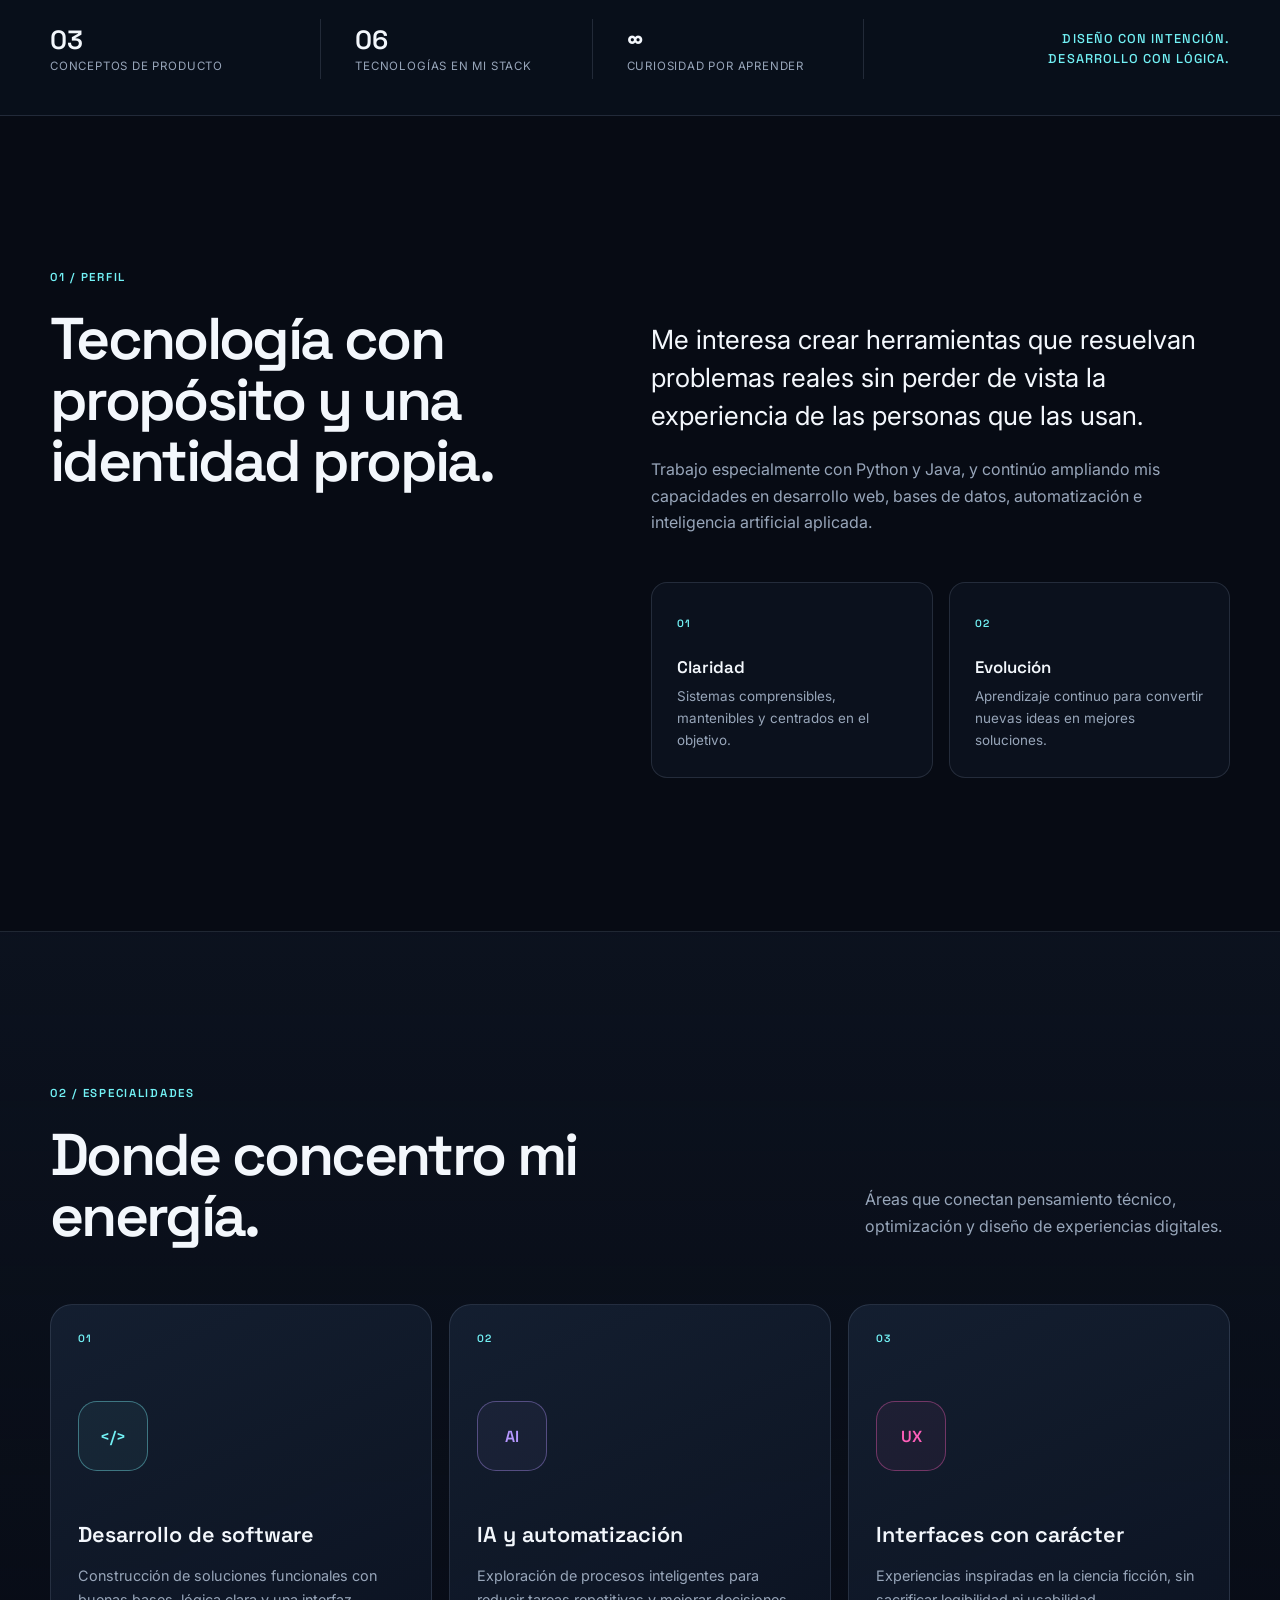
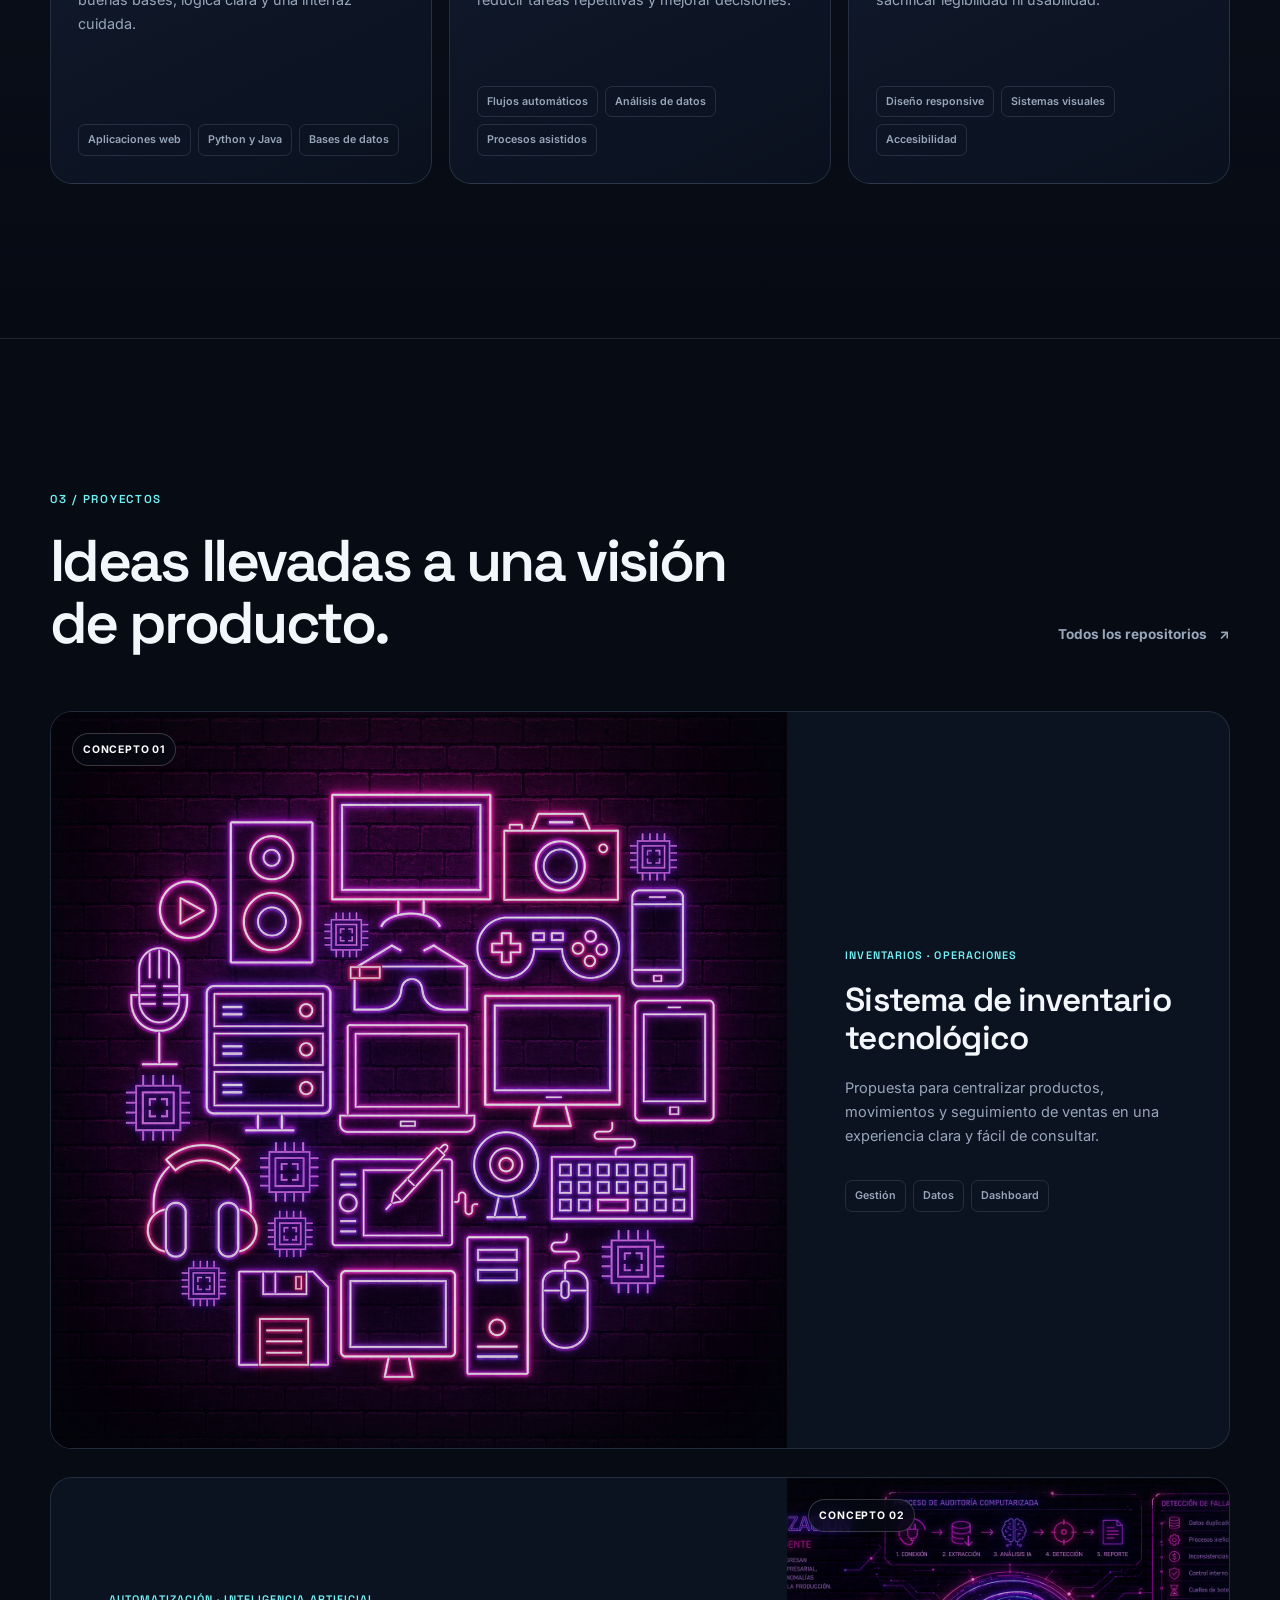
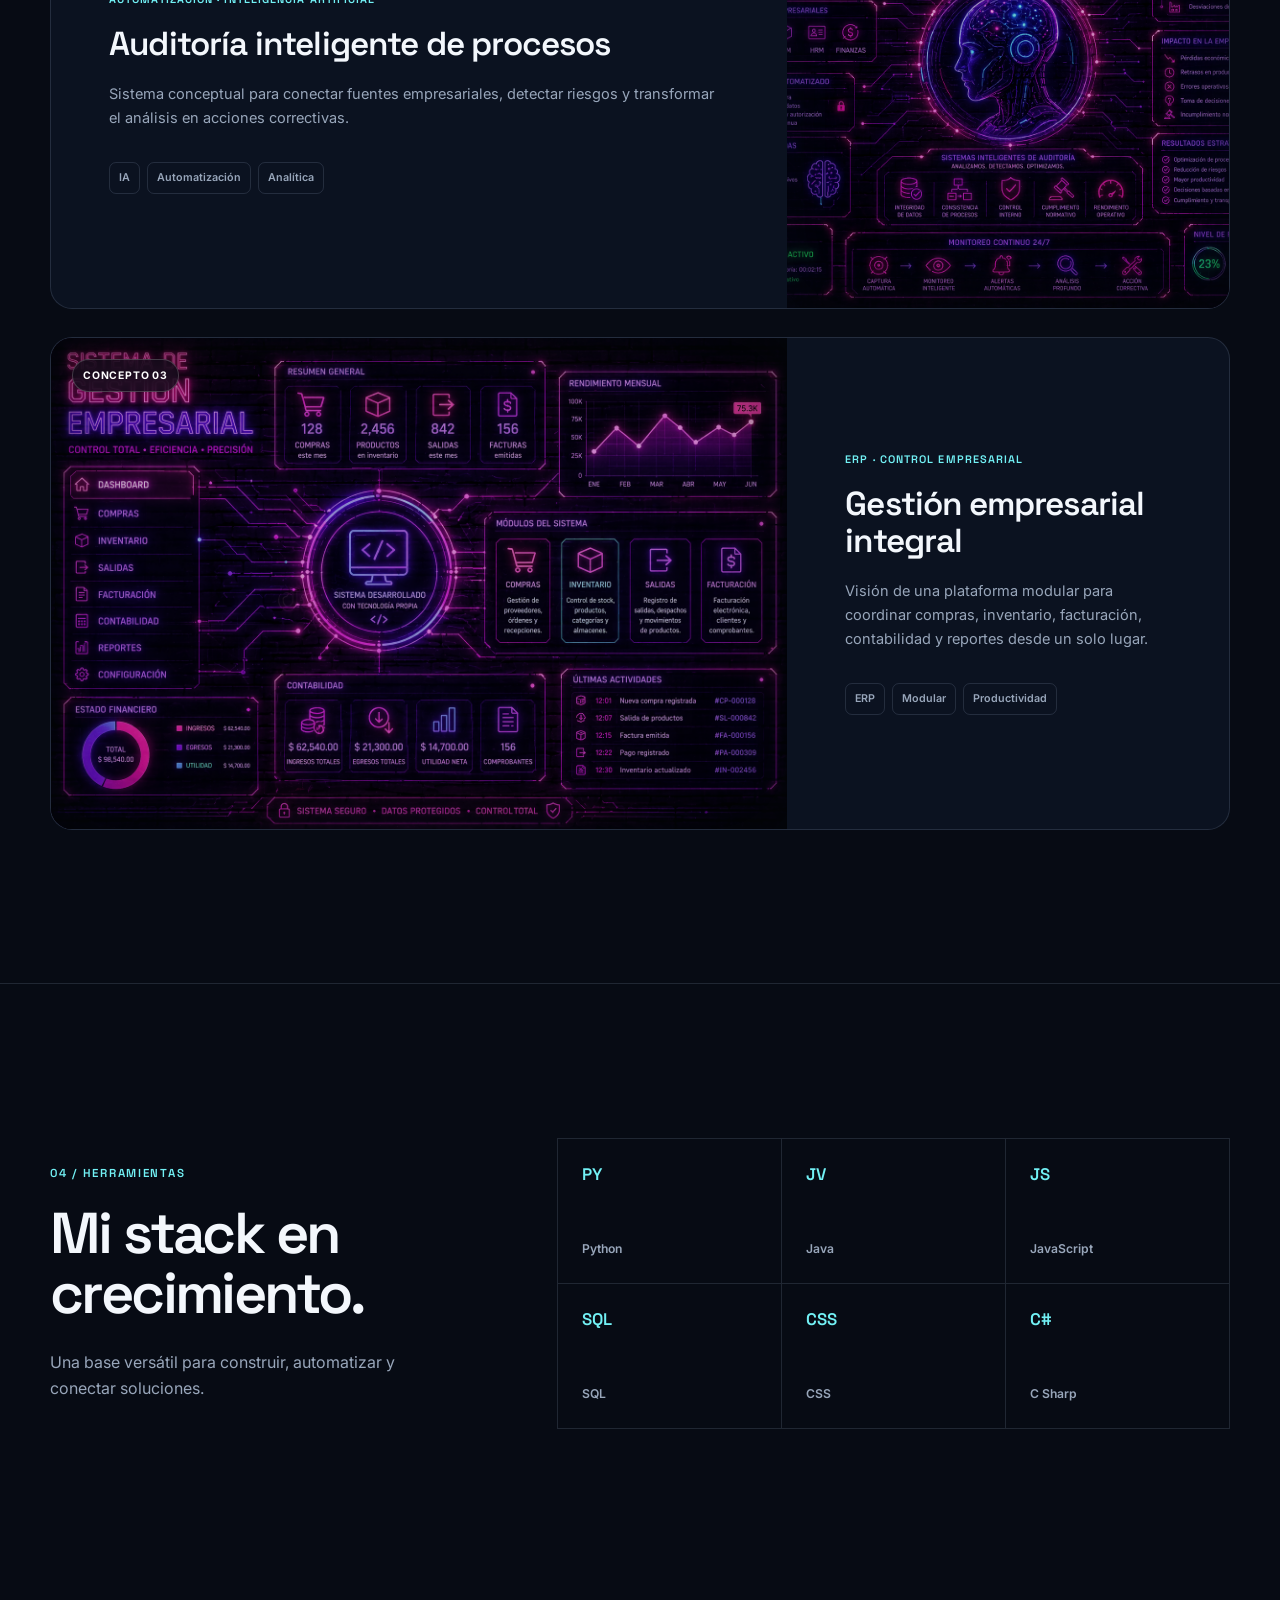
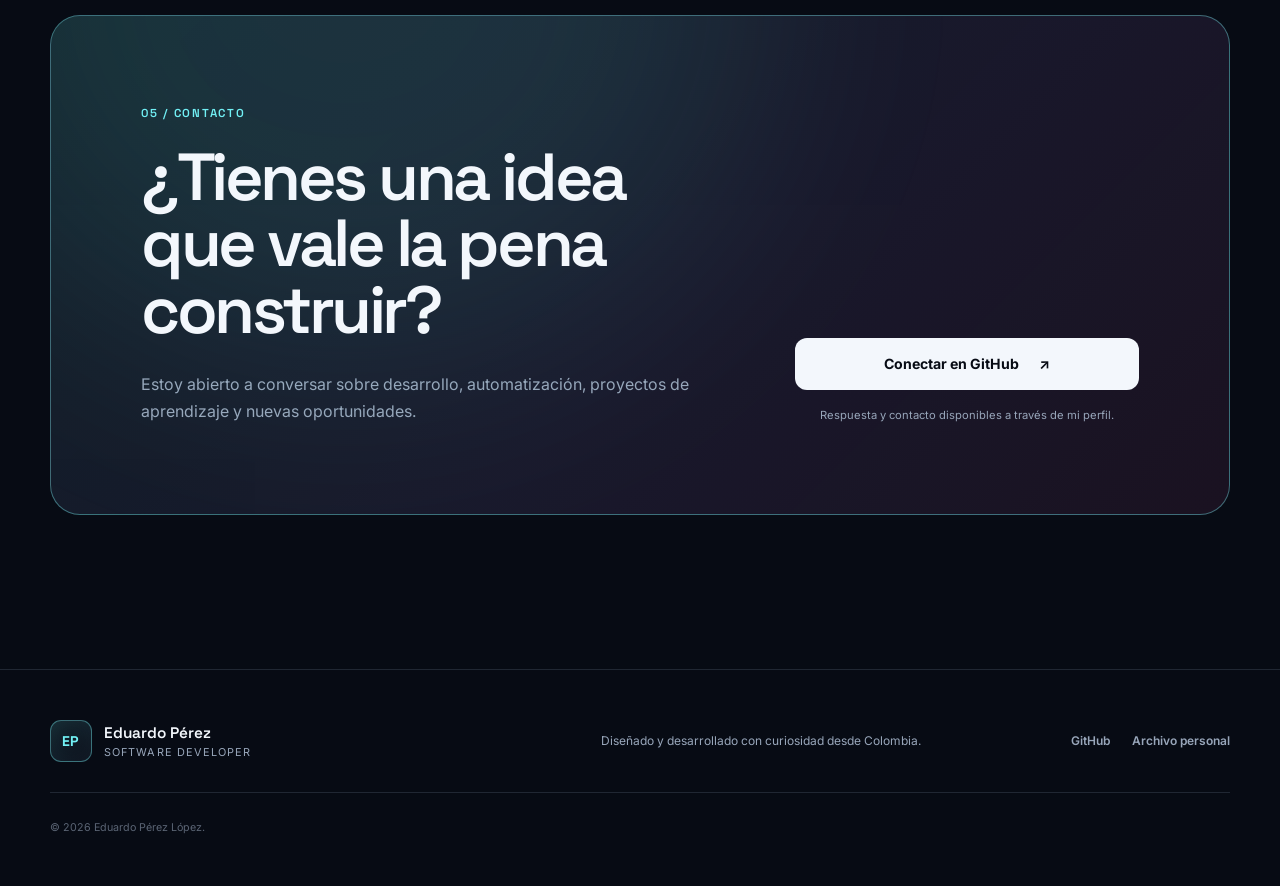
==== commit ff41de50: "Renueva el diseño del portafolio" ====
--- a/index.html
+++ b/index.html
@@ -2,202 +2,296 @@
 <html lang="es">
 
 <head>
-    <link
-        href="https://fonts.googleapis.com/css2?family=Orbitron:wght@400;500;700;800&family=Share+Tech+Mono&display=swap"
-        rel="stylesheet">
     <meta charset="UTF-8">
     <meta name="viewport" content="width=device-width, initial-scale=1.0">
-    <title>Portafolio de Eduardo Pérez</title>
-    <link rel="shortcut icon" href="./img/images.png">
-    <link rel="stylesheet" href="./src/css/variables.css">
-    <link rel="stylesheet" href="./src/css/header.css">
-    <link rel="stylesheet" href="./src/css/style.css">
-    <link rel="stylesheet" href="./src/css/navegacion.css">
-    <link rel="stylesheet" href="./src/css/presentacion.css">
-    <link rel="stylesheet" href="./src/css/intereses.css">
-    <link rel="stylesheet" href="./src/css/proyectos.css">
-    <link rel="stylesheet" href="./src/css/formularios.css">
+    <meta name="description"
+        content="Portafolio de Eduardo Pérez López, desarrollador de software enfocado en automatización, inteligencia artificial y sistemas empresariales.">
+    <meta name="theme-color" content="#070b14">
+    <meta property="og:type" content="website">
+    <meta property="og:title" content="Eduardo Pérez — Desarrollador de software">
+    <meta property="og:description"
+        content="Software, automatización e inteligencia artificial con una identidad visual diferente.">
+    <meta property="og:image" content="https://ares19punk.github.io/public/img/Eduardo_cyberpunk.png">
+    <meta property="og:url" content="https://ares19punk.github.io/">
+    <title>Eduardo Pérez | Desarrollador de software</title>
+    <link rel="icon" href="./public/img/images.png" type="image/png">
+    <link rel="preconnect" href="https://fonts.googleapis.com">
+    <link rel="preconnect" href="https://fonts.gstatic.com" crossorigin>
+    <link
+        href="https://fonts.googleapis.com/css2?family=Inter:wght@400;500;600;700&family=Space+Grotesk:wght@500;600;700&display=swap"
+        rel="stylesheet">
+    <link rel="stylesheet" href="./src/css/portfolio.css">
+    <script src="./src/js/main.js" defer></script>
 </head>
 
 <body>
-    <!--Aquí va el encabezado de la pagina web-->
-    <header>
-        <div>
-            <h1>@EDUARDO PÉREZ LÓPEZ</h1>
-            <h2><span> ● ONLINE</span></h2>
+    <a class="skip-link" href="#contenido">Saltar al contenido</a>
+    <div class="scroll-progress" aria-hidden="true"><span></span></div>
+
+    <header class="site-header">
+        <div class="nav-shell">
+            <a class="brand" href="#inicio" aria-label="Ir al inicio">
+                <span class="brand-mark">EP</span>
+                <span class="brand-copy">
+                    <strong>Eduardo Pérez</strong>
+                    <small>Software developer</small>
+                </span>
+            </a>
+
+            <button class="menu-toggle" type="button" aria-expanded="false" aria-controls="main-nav"
+                aria-label="Abrir menú de navegación">
+                <span></span><span></span>
+            </button>
+
+            <nav id="main-nav" aria-label="Navegación principal">
+                <a href="#perfil">Perfil</a>
+                <a href="#especialidades">Especialidades</a>
+                <a href="#proyectos">Proyectos</a>
+                <a class="nav-cta" href="#contacto">Hablemos</a>
+            </nav>
         </div>
-        <figure>
-
-        </figure>
-
     </header>
-    <!--Menu de navegación-->
-    <nav>
-        <ul>
-            <li><a href="index.html">INICIO</a></li>
-            <li><a href="#intereses">INTERESES</a></li>
-            <li><a href="#proyectos">PROYECTOS</a></li>
-            <li><a href="#enlace">ENLACES</a></li>
-            <li><a href="#contacto">CONTACTO</a></li>
-            <li><a href="src/view/mascotas.html">MASCOTAS</a></li>
-        </ul>
-    </nav>
-    <!--Contenido principal de la pagina web-->
-    <main>
-        <section id="presentacion" class="fondo-punk3">
-            <div id="div1">
-                <img src="./public/img/Eduardo_cyberpunk.png" alt="Eduardo Programando en un entorno cyberpunk"
-                    width="268" id="eduardo-cyberpunk">
-            </div>
-            <div id="div2">
-                <p>Hola, soy Eduardo, programador apasionado por la tecnologia cyberpunk, la automatización y las
-                    tecnologías inspiradas en la ciencia ficción. Me gusta desarrollar soluciones con un enfoque
-                    creativo e innovador, y mis lenguajes de programación favoritos son Python y Java, dos de los
-                    lenguajes con los que me identifico.
-                </p>
-            </div>
-        </section>
-        <section id="intereses" class="fondo-punk">
-            <h2>Mis intereses</h2>
-            <img class="insignia-intereses" src="./public/img/insignia1.png" alt="insignia cyberpunk">
-            <p class="texto-intereses">Estas son las aréas que despiertan mi curiosidad, fortalecen mi motivación
-                y me impulsan a convertir mi realidad de todo aquello que imagino
-            </p>
-            <div class="intereses-grid">
-                <article class="tarjeta-cyber interes-card">
-                    <span id="boton-interes1" class="boton-cyber">INTERES 01</span>
-                    <h3>Programación y desarrollo</h3>
-                    <p>Me apasiona desarrollar soluciones con Python, Java y JavaScrit, aplicando logica
-                        automatización y desarrollo web para crear proyectos funcionales e innovadores.
-                    </p>
-                </article>
-
-                <article class="tarjeta-cyber interes-card">
-                    <span id="boton-interes2" class="boton-cyber">INTERES 02</span>
-                    <h3>Inteligencia artificial y sistemas</h3>
-                    <p>Me interesa la automatización de procesos, la inteligencia artificial aplicada
-                        y desarrollo de sistemas tecnologicos.</p>
-                </article>
-
-                <article class="tarjeta-cyber interes-card">
-                    <span id="boton-interes3" class="boton-cyber">INTERES 03</span>
-                    <h3>Estética cyberpunk y ciencia ficción</h3>
-                    <p>Me atraen las interfaces futuristas, los mundos inspirados en la ciencia ficción la
-                        tecnología visual y el diseño con identidad cyberpunk.</p>
-                </article>
-            </div>
-        </section>
-
-        <!--Contenido de Proyectos-->
-        <section id="proyectos" class="fondo-punk">
-            <h2>Mis proyectos</h2>
-
-            <div class="proyectos-grid">
-
-                <article class="tarjeta-cyber">
-                    <span id="boton1" class="boton-cyber">INVENTARIO</span>
-                    <img src="public/img/Inventario-cyber.png" alt="Vista previda de proyecto Inventario-cyber">
-                    <h3>Sistema de Inventarios tecnologicos</h3>
-                    <p>Inventario tecnologico para seguimiento de ventas</p>
-                </article>
-
-                <article class="tarjeta-cyber">
-                    <span id="boton2" class="boton-cyber">AUTOMATIZACIÓN</span>
-                    <img src="public/img/sistema-automatización.png" alt="Vista previa de automatización con IA">
-                    <h3>Sistema de Automatización con IA</h3>
-                    <p>Automatización de procesos de gestión en la industria</p>
-                </article>
-
-                <article class="tarjeta-cyber">
-                    <span id="boton3" class="boton-cyber">IA</span>
-                    <img src="public/img/sistema-gestion-empresarial.png"
-                        alt="Vista previda de proyecto de sistema gestión integral empresarial">
-                    <h3>Sistema de gestión integral empresarial</h3>
-                    <p>Gestión integral de procesos empresariales asistidos con IA</p>
-                </article>
-
-            </div>
-        </section>
-        <section id="section-lenguaje" class="fondo-punk4">
-            <h2 id="aprendizaje">Mis lenguaje</h2>
-            <div id="div-aprendizaje">
-                <figure>
-                    <img src="./public/img/logo-python.png" alt="Logo Python">
-                </figure>
-                <figure>
-                    <img src="./public/img/logo-java.png" alt="Logo Java">
-                </figure>
-                <figure>
-                    <img src="./public/img/logo-javascrit.png" alt="Logo JavaScript">
-                </figure>
-                <figure>
-                    <img src="./public/img/logo-ccs.png" alt="Logo CCS">
-                </figure>
-                <figure>
-                    <img src="./public/img/logo-sql.png" alt="Logo SQL">
-                </figure>
-                <figure>
-                    <img src="./public/img/logo-c.png" alt="Logo C#">
-                </figure>
-
-            </div>
-        </section>
-        <section id="enlaces" class="fondo-punk">
-            <h2>Centro de conexiones</h2>
-            <p class="p-enlaces">
-                Accesos directos a mis espacios, proyectos y medios de contacto.
-            </p>
-
-            <div class="enlaces-grid">
-                <article class="tarjeta-cyber" clas="enlace-card">
-                    <h3>GitHub</h3>
-                    <p>Repositorio de proyectos, prácticas y desarrollos personales.</p>
-                    <a class="boton-cyber" href="https://github.com/Ares19punk" target="_blank">Explorar</a>
-                </article>
-
-                <article class="tarjeta-cyber" clas="enlace-card">
-                    <h3>Mascotas</h3>
-                    <p>Sección visual dedicada a mis animales favoritos con estética cyberpunk.</p>
-                    <a class="boton-cyber" href="src/view/mascotas.html">Abrir</a>
-                </article>
-
-                <article class="tarjeta-cyber" clas="enlace-card">
-                    <h3>Correo</h3>
-                    <p>Canal directo para contacto, ideas, proyectos o colaboraciones.</p>
-                    <a class="boton-cyber" href="mailto:arespunk@ejemplo.com">Contactar</a>
-                </article>
-            </div>
-        </section>
-        <section id="contacto" class="fondo-punk3">
-            <h2>Escribeme</h2>
-            <form>
+
+    <main id="contenido">
+        <section class="hero" id="inicio" aria-labelledby="hero-title">
+            <div class="hero-glow hero-glow-one" aria-hidden="true"></div>
+            <div class="hero-glow hero-glow-two" aria-hidden="true"></div>
+            <div class="container hero-grid">
+                <div class="hero-copy reveal">
+                    <p class="eyebrow"><span class="status-dot"></span> Disponible para nuevos retos</p>
+                    <h1 id="hero-title">Construyo software que convierte <span>ideas</span> en sistemas útiles.</h1>
+                    <p class="hero-lead">Soy Eduardo, desarrollador enfocado en automatización, inteligencia artificial
+                        y soluciones empresariales. Combino lógica, creatividad y una estética tecnológica propia.</p>
+                    <div class="hero-actions">
+                        <a class="button button-primary" href="#proyectos">Explorar proyectos <span
+                                aria-hidden="true">↘</span></a>
+                        <a class="button button-secondary" href="https://github.com/Ares19punk" target="_blank"
+                            rel="noopener noreferrer">Ver GitHub <span aria-hidden="true">↗</span></a>
+                    </div>
+                    <ul class="hero-stack" aria-label="Tecnologías principales">
+                        <li>Python</li>
+                        <li>Java</li>
+                        <li>JavaScript</li>
+                        <li>SQL</li>
+                    </ul>
+                </div>
+
+                <div class="hero-visual reveal reveal-delay">
+                    <div class="portrait-frame">
+                        <div class="portrait-toolbar" aria-hidden="true">
+                            <span></span><span></span><span></span>
+                            <small>profile_eduardo.jpg</small>
+                        </div>
+                        <img src="./public/img/Eduardo_cyberpunk.png"
+                            alt="Retrato de Eduardo Pérez en un entorno urbano futurista" width="1024" height="1280">
+                        <div class="portrait-caption">
+                            <span>Ubicación</span>
+                            <strong>Colombia · UTC−5</strong>
+                        </div>
+                    </div>
+                    <div class="code-card" aria-hidden="true">
+                        <span>01</span>
+                        <p><b>if</b> idea:<br>&nbsp;&nbsp;build_solution()</p>
+                    </div>
+                </div>
+            </div>
+        </section>
+
+        <section class="signal-strip" aria-label="Resumen profesional">
+            <div class="container signal-grid">
+                <div><strong>03</strong><span>conceptos de producto</span></div>
+                <div><strong>06</strong><span>tecnologías en mi stack</span></div>
+                <div><strong>∞</strong><span>curiosidad por aprender</span></div>
+                <p>Diseño con intención.<br>Desarrollo con lógica.</p>
+            </div>
+        </section>
+
+        <section class="section profile-section" id="perfil" aria-labelledby="perfil-title">
+            <div class="container two-column">
+                <div class="section-heading reveal">
+                    <p class="section-index">01 / PERFIL</p>
+                    <h2 id="perfil-title">Tecnología con propósito y una identidad propia.</h2>
+                </div>
+                <div class="profile-copy reveal">
+                    <p class="profile-intro">Me interesa crear herramientas que resuelvan problemas reales sin perder
+                        de vista la experiencia de las personas que las usan.</p>
+                    <p>Trabajo especialmente con Python y Java, y continúo ampliando mis capacidades en desarrollo web,
+                        bases de datos, automatización e inteligencia artificial aplicada.</p>
+                    <div class="principles">
+                        <article>
+                            <span>01</span>
+                            <h3>Claridad</h3>
+                            <p>Sistemas comprensibles, mantenibles y centrados en el objetivo.</p>
+                        </article>
+                        <article>
+                            <span>02</span>
+                            <h3>Evolución</h3>
+                            <p>Aprendizaje continuo para convertir nuevas ideas en mejores soluciones.</p>
+                        </article>
+                    </div>
+                </div>
+            </div>
+        </section>
+
+        <section class="section expertise-section" id="especialidades" aria-labelledby="especialidades-title">
+            <div class="container">
+                <div class="section-heading horizontal reveal">
+                    <div>
+                        <p class="section-index">02 / ESPECIALIDADES</p>
+                        <h2 id="especialidades-title">Donde concentro mi energía.</h2>
+                    </div>
+                    <p>Áreas que conectan pensamiento técnico, optimización y diseño de experiencias digitales.</p>
+                </div>
+
+                <div class="expertise-grid">
+                    <article class="expertise-card reveal">
+                        <span class="card-number">01</span>
+                        <div class="card-symbol" aria-hidden="true">&lt;/&gt;</div>
+                        <h3>Desarrollo de software</h3>
+                        <p>Construcción de soluciones funcionales con buenas bases, lógica clara y una interfaz cuidada.
+                        </p>
+                        <ul>
+                            <li>Aplicaciones web</li>
+                            <li>Python y Java</li>
+                            <li>Bases de datos</li>
+                        </ul>
+                    </article>
+                    <article class="expertise-card reveal reveal-delay">
+                        <span class="card-number">02</span>
+                        <div class="card-symbol" aria-hidden="true">AI</div>
+                        <h3>IA y automatización</h3>
+                        <p>Exploración de procesos inteligentes para reducir tareas repetitivas y mejorar decisiones.</p>
+                        <ul>
+                            <li>Flujos automáticos</li>
+                            <li>Análisis de datos</li>
+                            <li>Procesos asistidos</li>
+                        </ul>
+                    </article>
+                    <article class="expertise-card reveal reveal-delay-two">
+                        <span class="card-number">03</span>
+                        <div class="card-symbol" aria-hidden="true">UX</div>
+                        <h3>Interfaces con carácter</h3>
+                        <p>Experiencias inspiradas en la ciencia ficción, sin sacrificar legibilidad ni usabilidad.</p>
+                        <ul>
+                            <li>Diseño responsive</li>
+                            <li>Sistemas visuales</li>
+                            <li>Accesibilidad</li>
+                        </ul>
+                    </article>
+                </div>
+            </div>
+        </section>
+
+        <section class="section projects-section" id="proyectos" aria-labelledby="proyectos-title">
+            <div class="container">
+                <div class="section-heading horizontal reveal">
+                    <div>
+                        <p class="section-index">03 / PROYECTOS</p>
+                        <h2 id="proyectos-title">Ideas llevadas a una visión de producto.</h2>
+                    </div>
+                    <a class="text-link" href="https://github.com/Ares19punk" target="_blank"
+                        rel="noopener noreferrer">Todos los repositorios <span aria-hidden="true">↗</span></a>
+                </div>
+
+                <div class="projects-list">
+                    <article class="project-card reveal">
+                        <div class="project-image">
+                            <img src="./public/img/Inventario-cyber.png"
+                                alt="Composición visual de un sistema de inventario tecnológico" loading="lazy">
+                            <span>Concepto 01</span>
+                        </div>
+                        <div class="project-content">
+                            <p class="project-type">Inventarios · Operaciones</p>
+                            <h3>Sistema de inventario tecnológico</h3>
+                            <p>Propuesta para centralizar productos, movimientos y seguimiento de ventas en una
+                                experiencia clara y fácil de consultar.</p>
+                            <div class="project-tags"><span>Gestión</span><span>Datos</span><span>Dashboard</span></div>
+                        </div>
+                    </article>
+
+                    <article class="project-card project-card-reverse reveal">
+                        <div class="project-image">
+                            <img src="./public/img/sistema-automatización.png"
+                                alt="Panel conceptual de automatización empresarial asistida por inteligencia artificial"
+                                loading="lazy">
+                            <span>Concepto 02</span>
+                        </div>
+                        <div class="project-content">
+                            <p class="project-type">Automatización · Inteligencia artificial</p>
+                            <h3>Auditoría inteligente de procesos</h3>
+                            <p>Sistema conceptual para conectar fuentes empresariales, detectar riesgos y transformar el
+                                análisis en acciones correctivas.</p>
+                            <div class="project-tags"><span>IA</span><span>Automatización</span><span>Analítica</span></div>
+                        </div>
+                    </article>
+
+                    <article class="project-card reveal">
+                        <div class="project-image">
+                            <img src="./public/img/sistema-gestion-empresarial.png"
+                                alt="Interfaz conceptual de una plataforma de gestión empresarial" loading="lazy">
+                            <span>Concepto 03</span>
+                        </div>
+                        <div class="project-content">
+                            <p class="project-type">ERP · Control empresarial</p>
+                            <h3>Gestión empresarial integral</h3>
+                            <p>Visión de una plataforma modular para coordinar compras, inventario, facturación,
+                                contabilidad y reportes desde un solo lugar.</p>
+                            <div class="project-tags"><span>ERP</span><span>Modular</span><span>Productividad</span></div>
+                        </div>
+                    </article>
+                </div>
+            </div>
+        </section>
+
+        <section class="section stack-section" aria-labelledby="stack-title">
+            <div class="container stack-layout">
+                <div class="section-heading reveal">
+                    <p class="section-index">04 / HERRAMIENTAS</p>
+                    <h2 id="stack-title">Mi stack en crecimiento.</h2>
+                    <p>Una base versátil para construir, automatizar y conectar soluciones.</p>
+                </div>
+                <ul class="stack-grid reveal" aria-label="Lenguajes y tecnologías">
+                    <li><strong>PY</strong><span>Python</span></li>
+                    <li><strong>JV</strong><span>Java</span></li>
+                    <li><strong>JS</strong><span>JavaScript</span></li>
+                    <li><strong>SQL</strong><span>SQL</span></li>
+                    <li><strong>CSS</strong><span>CSS</span></li>
+                    <li><strong>C#</strong><span>C Sharp</span></li>
+                </ul>
+            </div>
+        </section>
+
+        <section class="section contact-section" id="contacto" aria-labelledby="contacto-title">
+            <div class="container contact-panel reveal">
                 <div>
-                    <label for="nombre">Nombre:</label>
-                    <input type="text" id="nombre" placeholder="Escribe tu nombre..." name="nombre" required>
-                </div>
-                <div>
-                    <label for="numero">Número:</label>
-                    <input type="number" id="numero" placeholder="Escribe tu numero..." name="numero" required>
-                </div>
-                <div>
-                    <label for="correo">Correo:</label>
-                    <input type="email" id="correo" placeholder="Escribe tu correo..." name="correo" required>
-                </div>
-                <div>
-                    <label for="mensaje">Mensaje:</label>
-                    <textarea id="mensaje" placeholder="Escribe tu mensaje..." name="mensaje" required></textarea>
-                </div>
-                <div>
-                    <button type="submit">Enviar</button>
-                </div>
-
-            </form>
+                    <p class="section-index">05 / CONTACTO</p>
+                    <h2 id="contacto-title">¿Tienes una idea que vale la pena construir?</h2>
+                    <p>Estoy abierto a conversar sobre desarrollo, automatización, proyectos de aprendizaje y nuevas
+                        oportunidades.</p>
+                </div>
+                <div class="contact-actions">
+                    <a class="button button-light" href="https://github.com/Ares19punk" target="_blank"
+                        rel="noopener noreferrer">Conectar en GitHub <span aria-hidden="true">↗</span></a>
+                    <small>Respuesta y contacto disponibles a través de mi perfil.</small>
+                </div>
+            </div>
         </section>
     </main>
-    <footer>
-        <p>Sitio web creado por Eduardo Pérez</p>
+
+    <footer class="site-footer">
+        <div class="container footer-grid">
+            <a class="brand footer-brand" href="#inicio">
+                <span class="brand-mark">EP</span>
+                <span class="brand-copy"><strong>Eduardo Pérez</strong><small>Software developer</small></span>
+            </a>
+            <p>Diseñado y desarrollado con curiosidad desde Colombia.</p>
+            <div class="footer-links">
+                <a href="https://github.com/Ares19punk" target="_blank" rel="noopener noreferrer">GitHub</a>
+                <a href="./src/view/mascotas.html">Archivo personal</a>
+            </div>
+            <small>© <span id="current-year">2026</span> Eduardo Pérez López.</small>
+        </div>
     </footer>
-
 </body>
 
-</html>+</html>
--- a/src/css/portfolio.css
+++ b/src/css/portfolio.css
@@ -0,0 +1,1476 @@
+:root {
+    --bg: #070b14;
+    --bg-soft: #0b1220;
+    --surface: #101827;
+    --surface-light: #141f31;
+    --line: rgba(168, 187, 218, 0.16);
+    --line-strong: rgba(126, 249, 255, 0.38);
+    --text: #f3f7fc;
+    --muted: #98a6ba;
+    --cyan: #72f1f5;
+    --violet: #b697ff;
+    --pink: #ff5fba;
+    --green: #62e6a7;
+    --title: "Space Grotesk", sans-serif;
+    --body: "Inter", sans-serif;
+    --container: 1180px;
+    --radius: 22px;
+}
+
+*,
+*::before,
+*::after {
+    box-sizing: border-box;
+}
+
+html {
+    scroll-behavior: smooth;
+    scroll-padding-top: 100px;
+}
+
+body {
+    margin: 0;
+    overflow-x: hidden;
+    background: var(--bg);
+    color: var(--text);
+    font-family: var(--body);
+    font-size: 16px;
+    line-height: 1.65;
+    -webkit-font-smoothing: antialiased;
+}
+
+body::before {
+    content: "";
+    position: fixed;
+    inset: 0;
+    z-index: -2;
+    pointer-events: none;
+    background-image: linear-gradient(rgba(114, 241, 245, 0.025) 1px, transparent 1px),
+        linear-gradient(90deg, rgba(114, 241, 245, 0.025) 1px, transparent 1px);
+    background-size: 64px 64px;
+    mask-image: linear-gradient(to bottom, black, transparent 85%);
+}
+
+body::after {
+    content: "";
+    position: fixed;
+    inset: 0;
+    z-index: 20;
+    pointer-events: none;
+    opacity: 0.035;
+    background: repeating-linear-gradient(0deg, transparent 0, transparent 3px, #fff 4px);
+}
+
+img {
+    display: block;
+    max-width: 100%;
+}
+
+a {
+    color: inherit;
+}
+
+button,
+a {
+    -webkit-tap-highlight-color: transparent;
+}
+
+:focus-visible {
+    outline: 2px solid var(--cyan);
+    outline-offset: 4px;
+}
+
+.skip-link {
+    position: fixed;
+    top: 12px;
+    left: 12px;
+    z-index: 1000;
+    padding: 10px 16px;
+    border-radius: 8px;
+    background: var(--text);
+    color: var(--bg);
+    font-weight: 700;
+    transform: translateY(-150%);
+    transition: transform 180ms ease;
+}
+
+.skip-link:focus {
+    transform: translateY(0);
+}
+
+.container {
+    width: min(calc(100% - 40px), var(--container));
+    margin-inline: auto;
+}
+
+.scroll-progress {
+    position: fixed;
+    inset: 0 0 auto;
+    z-index: 200;
+    height: 2px;
+    background: transparent;
+}
+
+.scroll-progress span {
+    display: block;
+    width: 0;
+    height: 100%;
+    background: linear-gradient(90deg, var(--cyan), var(--violet), var(--pink));
+}
+
+.site-header {
+    position: sticky;
+    top: 0;
+    z-index: 100;
+    border-bottom: 1px solid transparent;
+    background: rgba(7, 11, 20, 0.74);
+    backdrop-filter: blur(18px);
+    transition: border-color 200ms ease, background 200ms ease;
+}
+
+.site-header.scrolled {
+    border-color: var(--line);
+    background: rgba(7, 11, 20, 0.92);
+}
+
+.nav-shell {
+    width: min(calc(100% - 40px), var(--container));
+    min-height: 82px;
+    margin-inline: auto;
+    display: flex;
+    align-items: center;
+    justify-content: space-between;
+    gap: 28px;
+}
+
+.brand {
+    display: inline-flex;
+    align-items: center;
+    gap: 12px;
+    text-decoration: none;
+}
+
+.brand-mark {
+    width: 42px;
+    height: 42px;
+    display: grid;
+    place-items: center;
+    border: 1px solid var(--line-strong);
+    border-radius: 11px;
+    color: var(--cyan);
+    font: 700 0.88rem var(--title);
+    letter-spacing: 0.06em;
+    background: linear-gradient(145deg, rgba(114, 241, 245, 0.12), rgba(182, 151, 255, 0.04));
+    box-shadow: inset 0 0 20px rgba(114, 241, 245, 0.05);
+}
+
+.brand-copy {
+    display: grid;
+    line-height: 1.15;
+}
+
+.brand-copy strong {
+    font: 600 0.96rem var(--title);
+}
+
+.brand-copy small {
+    margin-top: 4px;
+    color: var(--muted);
+    font-size: 0.68rem;
+    letter-spacing: 0.1em;
+    text-transform: uppercase;
+}
+
+#main-nav {
+    display: flex;
+    align-items: center;
+    gap: 34px;
+}
+
+#main-nav a {
+    position: relative;
+    color: var(--muted);
+    font-size: 0.86rem;
+    font-weight: 600;
+    text-decoration: none;
+    transition: color 160ms ease;
+}
+
+#main-nav a:not(.nav-cta)::after {
+    content: "";
+    position: absolute;
+    right: 0;
+    bottom: -8px;
+    left: 0;
+    height: 1px;
+    background: var(--cyan);
+    transform: scaleX(0);
+    transform-origin: right;
+    transition: transform 180ms ease;
+}
+
+#main-nav a:hover,
+#main-nav a.active {
+    color: var(--text);
+}
+
+#main-nav a:hover::after,
+#main-nav a.active::after {
+    transform: scaleX(1);
+    transform-origin: left;
+}
+
+#main-nav .nav-cta {
+    padding: 10px 17px;
+    border: 1px solid var(--line-strong);
+    border-radius: 999px;
+    color: var(--cyan);
+}
+
+.menu-toggle {
+    display: none;
+    width: 44px;
+    height: 44px;
+    border: 1px solid var(--line);
+    border-radius: 11px;
+    background: var(--surface);
+    cursor: pointer;
+}
+
+.menu-toggle span {
+    display: block;
+    width: 20px;
+    height: 1px;
+    margin: 6px auto;
+    background: var(--text);
+    transition: transform 180ms ease;
+}
+
+.hero {
+    position: relative;
+    min-height: calc(100vh - 82px);
+    min-height: calc(100svh - 82px);
+    display: grid;
+    align-items: center;
+    overflow: hidden;
+    padding: 72px 0 88px;
+}
+
+.hero-glow {
+    position: absolute;
+    z-index: -1;
+    width: 560px;
+    height: 560px;
+    border-radius: 50%;
+    filter: blur(120px);
+    opacity: 0.12;
+}
+
+.hero-glow-one {
+    top: -200px;
+    right: -120px;
+    background: var(--violet);
+}
+
+.hero-glow-two {
+    bottom: -260px;
+    left: -180px;
+    background: var(--cyan);
+}
+
+.hero-grid {
+    display: grid;
+    grid-template-columns: minmax(0, 1.12fr) minmax(340px, 0.78fr);
+    align-items: center;
+    gap: clamp(56px, 8vw, 118px);
+}
+
+.eyebrow,
+.section-index {
+    margin: 0 0 24px;
+    color: var(--cyan);
+    font: 600 0.72rem var(--title);
+    letter-spacing: 0.15em;
+    text-transform: uppercase;
+}
+
+.eyebrow {
+    display: inline-flex;
+    align-items: center;
+    gap: 9px;
+    padding: 7px 11px;
+    border: 1px solid rgba(98, 230, 167, 0.24);
+    border-radius: 999px;
+    color: var(--green);
+    background: rgba(98, 230, 167, 0.06);
+}
+
+.status-dot {
+    width: 7px;
+    height: 7px;
+    border-radius: 50%;
+    background: var(--green);
+    box-shadow: 0 0 0 4px rgba(98, 230, 167, 0.1), 0 0 12px var(--green);
+}
+
+.hero h1 {
+    max-width: 770px;
+    margin: 0;
+    font: 600 clamp(3rem, 6.3vw, 5.85rem)/0.98 var(--title);
+    letter-spacing: -0.055em;
+}
+
+.hero h1 span {
+    color: transparent;
+    background: linear-gradient(100deg, var(--cyan) 10%, var(--violet) 55%, var(--pink));
+    background-clip: text;
+    -webkit-background-clip: text;
+}
+
+.hero-lead {
+    max-width: 650px;
+    margin: 30px 0 0;
+    color: var(--muted);
+    font-size: clamp(1.02rem, 1.6vw, 1.17rem);
+}
+
+.hero-actions {
+    display: flex;
+    flex-wrap: wrap;
+    gap: 12px;
+    margin-top: 34px;
+}
+
+.button {
+    min-height: 52px;
+    display: inline-flex;
+    align-items: center;
+    justify-content: center;
+    gap: 20px;
+    padding: 0 22px;
+    border: 1px solid transparent;
+    border-radius: 12px;
+    font-size: 0.88rem;
+    font-weight: 700;
+    text-decoration: none;
+    transition: transform 180ms ease, border-color 180ms ease, box-shadow 180ms ease;
+}
+
+.button:hover {
+    transform: translateY(-2px);
+}
+
+.button-primary {
+    color: #051018;
+    background: var(--cyan);
+    box-shadow: 0 8px 30px rgba(114, 241, 245, 0.12);
+}
+
+.button-primary:hover {
+    box-shadow: 0 12px 34px rgba(114, 241, 245, 0.22);
+}
+
+.button-secondary {
+    border-color: var(--line);
+    color: var(--text);
+    background: rgba(16, 24, 39, 0.7);
+}
+
+.button-secondary:hover {
+    border-color: var(--line-strong);
+}
+
+.hero-stack {
+    margin: 38px 0 0;
+    padding: 0;
+    display: flex;
+    flex-wrap: wrap;
+    gap: 20px;
+    color: var(--muted);
+    list-style: none;
+    font-size: 0.76rem;
+    font-weight: 600;
+    letter-spacing: 0.08em;
+    text-transform: uppercase;
+}
+
+.hero-stack li {
+    display: flex;
+    align-items: center;
+    gap: 20px;
+}
+
+.hero-stack li:not(:last-child)::after {
+    content: "/";
+    color: rgba(152, 166, 186, 0.38);
+}
+
+.hero-visual {
+    position: relative;
+    width: min(100%, 430px);
+    justify-self: end;
+}
+
+.portrait-frame {
+    position: relative;
+    overflow: hidden;
+    padding: 9px;
+    border: 1px solid var(--line);
+    border-radius: 26px;
+    background: linear-gradient(145deg, rgba(114, 241, 245, 0.14), rgba(182, 151, 255, 0.04));
+    box-shadow: 0 28px 90px rgba(0, 0, 0, 0.4);
+}
+
+.portrait-frame::after {
+    content: "";
+    position: absolute;
+    inset: 48px 9px 9px;
+    pointer-events: none;
+    border-radius: 0 0 17px 17px;
+    background: linear-gradient(to top, rgba(7, 11, 20, 0.74), transparent 45%);
+}
+
+.portrait-toolbar {
+    height: 39px;
+    display: flex;
+    align-items: center;
+    gap: 6px;
+    padding-inline: 7px;
+}
+
+.portrait-toolbar span {
+    width: 7px;
+    height: 7px;
+    border-radius: 50%;
+    background: var(--pink);
+}
+
+.portrait-toolbar span:nth-child(2) {
+    background: var(--violet);
+}
+
+.portrait-toolbar span:nth-child(3) {
+    background: var(--cyan);
+}
+
+.portrait-toolbar small {
+    margin-left: auto;
+    color: var(--muted);
+    font-size: 0.65rem;
+}
+
+.portrait-frame img {
+    width: 100%;
+    aspect-ratio: 4 / 4.65;
+    border-radius: 17px;
+    object-fit: cover;
+    object-position: center 28%;
+    filter: saturate(0.88) contrast(1.03);
+}
+
+.portrait-caption {
+    position: absolute;
+    right: 27px;
+    bottom: 25px;
+    left: 27px;
+    z-index: 2;
+    display: flex;
+    align-items: end;
+    justify-content: space-between;
+    gap: 20px;
+}
+
+.portrait-caption span {
+    color: var(--muted);
+    font-size: 0.66rem;
+    letter-spacing: 0.08em;
+    text-transform: uppercase;
+}
+
+.portrait-caption strong {
+    font: 600 0.74rem var(--title);
+}
+
+.code-card {
+    position: absolute;
+    bottom: 70px;
+    left: -85px;
+    z-index: 5;
+    width: 205px;
+    padding: 15px 17px;
+    border: 1px solid rgba(182, 151, 255, 0.38);
+    border-radius: 14px;
+    background: rgba(11, 18, 32, 0.9);
+    box-shadow: 0 18px 60px rgba(0, 0, 0, 0.38);
+    backdrop-filter: blur(14px);
+}
+
+.code-card span {
+    float: left;
+    margin-right: 13px;
+    color: rgba(152, 166, 186, 0.48);
+    font: 0.67rem monospace;
+}
+
+.code-card p {
+    margin: 0;
+    color: var(--muted);
+    font: 0.73rem/1.6 monospace;
+}
+
+.code-card b {
+    color: var(--pink);
+}
+
+.signal-strip {
+    border-block: 1px solid var(--line);
+    background: rgba(11, 18, 32, 0.62);
+}
+
+.signal-grid {
+    min-height: 132px;
+    display: grid;
+    grid-template-columns: repeat(3, 1fr) 1.35fr;
+    align-items: center;
+}
+
+.signal-grid>div {
+    min-height: 60px;
+    padding-right: 26px;
+    display: grid;
+    align-content: center;
+    border-right: 1px solid var(--line);
+}
+
+.signal-grid>div+div {
+    padding-left: 34px;
+}
+
+.signal-grid strong {
+    font: 600 1.65rem var(--title);
+    color: var(--text);
+}
+
+.signal-grid span {
+    color: var(--muted);
+    font-size: 0.72rem;
+    text-transform: uppercase;
+    letter-spacing: 0.07em;
+}
+
+.signal-grid>p {
+    margin: 0;
+    padding-left: 44px;
+    color: var(--cyan);
+    font: 500 0.8rem/1.6 var(--title);
+    letter-spacing: 0.08em;
+    text-align: right;
+    text-transform: uppercase;
+}
+
+.section {
+    padding: clamp(96px, 12vw, 156px) 0;
+}
+
+.section-heading h2 {
+    max-width: 690px;
+    margin: 0;
+    font: 600 clamp(2.2rem, 4.6vw, 4.3rem)/1.04 var(--title);
+    letter-spacing: -0.045em;
+}
+
+.section-heading.horizontal {
+    display: flex;
+    align-items: end;
+    justify-content: space-between;
+    gap: 50px;
+    margin-bottom: 58px;
+}
+
+.section-heading.horizontal>p,
+.section-heading.horizontal>.text-link {
+    width: min(100%, 365px);
+    margin: 0 0 7px;
+    color: var(--muted);
+}
+
+.two-column {
+    display: grid;
+    grid-template-columns: 0.9fr 1.1fr;
+    gap: clamp(70px, 10vw, 140px);
+}
+
+.profile-section {
+    border-bottom: 1px solid var(--line);
+}
+
+.profile-copy {
+    padding-top: 50px;
+}
+
+.profile-copy>p {
+    margin: 0 0 22px;
+    color: var(--muted);
+}
+
+.profile-copy .profile-intro {
+    color: var(--text);
+    font-size: clamp(1.25rem, 2.3vw, 1.65rem);
+    line-height: 1.45;
+}
+
+.principles {
+    display: grid;
+    grid-template-columns: repeat(2, 1fr);
+    gap: 16px;
+    margin-top: 46px;
+}
+
+.principles article {
+    padding: 25px;
+    border: 1px solid var(--line);
+    border-radius: 16px;
+    background: rgba(16, 24, 39, 0.5);
+}
+
+.principles span,
+.card-number {
+    color: var(--cyan);
+    font: 600 0.66rem var(--title);
+    letter-spacing: 0.1em;
+}
+
+.principles h3 {
+    margin: 22px 0 7px;
+    font: 600 1.05rem var(--title);
+}
+
+.principles p {
+    margin: 0;
+    color: var(--muted);
+    font-size: 0.84rem;
+}
+
+.expertise-section {
+    background: linear-gradient(180deg, rgba(16, 24, 39, 0.55), transparent);
+}
+
+.expertise-grid {
+    display: grid;
+    grid-template-columns: repeat(3, 1fr);
+    gap: 17px;
+}
+
+.expertise-card {
+    position: relative;
+    min-height: 480px;
+    display: flex;
+    flex-direction: column;
+    padding: 27px;
+    overflow: hidden;
+    border: 1px solid var(--line);
+    border-radius: var(--radius);
+    background: linear-gradient(155deg, rgba(20, 31, 49, 0.98), rgba(11, 18, 32, 0.9));
+    transition: transform 220ms ease, border-color 220ms ease;
+}
+
+.expertise-card::before {
+    content: "";
+    position: absolute;
+    top: -120px;
+    right: -120px;
+    width: 240px;
+    height: 240px;
+    border-radius: 50%;
+    background: var(--cyan);
+    filter: blur(90px);
+    opacity: 0;
+    transition: opacity 220ms ease;
+}
+
+.expertise-card:nth-child(2)::before {
+    background: var(--violet);
+}
+
+.expertise-card:nth-child(3)::before {
+    background: var(--pink);
+}
+
+.expertise-card:hover {
+    transform: translateY(-6px);
+    border-color: var(--line-strong);
+}
+
+.expertise-card:hover::before {
+    opacity: 0.14;
+}
+
+.card-symbol {
+    width: 70px;
+    height: 70px;
+    margin: 56px 0 50px;
+    display: grid;
+    place-items: center;
+    border: 1px solid var(--line-strong);
+    border-radius: 19px;
+    color: var(--cyan);
+    background: rgba(114, 241, 245, 0.05);
+    font: 600 1rem var(--title);
+}
+
+.expertise-card:nth-child(2) .card-symbol {
+    border-color: rgba(182, 151, 255, 0.38);
+    color: var(--violet);
+    background: rgba(182, 151, 255, 0.05);
+}
+
+.expertise-card:nth-child(3) .card-symbol {
+    border-color: rgba(255, 95, 186, 0.38);
+    color: var(--pink);
+    background: rgba(255, 95, 186, 0.05);
+}
+
+.expertise-card h3 {
+    margin: 0 0 16px;
+    font: 600 1.35rem var(--title);
+}
+
+.expertise-card>p {
+    margin: 0;
+    color: var(--muted);
+    font-size: 0.9rem;
+}
+
+.expertise-card ul {
+    margin: auto 0 0;
+    padding: 26px 0 0;
+    display: flex;
+    flex-wrap: wrap;
+    gap: 7px;
+    list-style: none;
+}
+
+.expertise-card li,
+.project-tags span {
+    padding: 6px 9px;
+    border: 1px solid var(--line);
+    border-radius: 7px;
+    color: var(--muted);
+    font-size: 0.67rem;
+    font-weight: 600;
+}
+
+.projects-section {
+    border-block: 1px solid var(--line);
+}
+
+.text-link {
+    display: inline-flex;
+    align-items: center;
+    justify-content: flex-end;
+    gap: 12px;
+    font-size: 0.85rem;
+    font-weight: 700;
+    text-decoration: none;
+}
+
+.text-link:hover {
+    color: var(--cyan) !important;
+}
+
+.projects-list {
+    display: grid;
+    gap: 28px;
+}
+
+.project-card {
+    display: grid;
+    grid-template-columns: minmax(0, 1.25fr) minmax(320px, 0.75fr);
+    overflow: hidden;
+    border: 1px solid var(--line);
+    border-radius: var(--radius);
+    background: var(--bg-soft);
+}
+
+.project-card-reverse .project-image {
+    order: 2;
+}
+
+.project-image {
+    position: relative;
+    min-height: 430px;
+    overflow: hidden;
+    background: #11051a;
+}
+
+.project-image::after {
+    content: "";
+    position: absolute;
+    inset: 0;
+    box-shadow: inset 0 0 80px rgba(7, 11, 20, 0.58);
+    pointer-events: none;
+}
+
+.project-image img {
+    width: 100%;
+    height: 100%;
+    object-fit: cover;
+    filter: saturate(0.82) brightness(0.86);
+    transition: transform 600ms cubic-bezier(0.2, 0.7, 0.2, 1), filter 300ms ease;
+}
+
+.project-card:hover .project-image img {
+    transform: scale(1.035);
+    filter: saturate(1) brightness(0.96);
+}
+
+.project-image>span {
+    position: absolute;
+    top: 21px;
+    left: 21px;
+    z-index: 2;
+    padding: 7px 10px;
+    border: 1px solid rgba(255, 255, 255, 0.2);
+    border-radius: 999px;
+    color: #fff;
+    background: rgba(7, 11, 20, 0.68);
+    backdrop-filter: blur(10px);
+    font-size: 0.65rem;
+    font-weight: 700;
+    letter-spacing: 0.08em;
+    text-transform: uppercase;
+}
+
+.project-content {
+    display: flex;
+    flex-direction: column;
+    justify-content: center;
+    padding: clamp(32px, 5vw, 58px);
+}
+
+.project-type {
+    margin: 0 0 19px;
+    color: var(--cyan);
+    font: 600 0.68rem var(--title);
+    letter-spacing: 0.1em;
+    text-transform: uppercase;
+}
+
+.project-content h3 {
+    margin: 0 0 20px;
+    font: 600 clamp(1.55rem, 2.6vw, 2.2rem)/1.12 var(--title);
+    letter-spacing: -0.025em;
+}
+
+.project-content>p:not(.project-type) {
+    margin: 0;
+    color: var(--muted);
+    font-size: 0.91rem;
+}
+
+.project-tags {
+    margin-top: 32px;
+    display: flex;
+    flex-wrap: wrap;
+    gap: 7px;
+}
+
+.stack-layout {
+    display: grid;
+    grid-template-columns: 0.72fr 1.28fr;
+    align-items: center;
+    gap: clamp(60px, 10vw, 130px);
+}
+
+.stack-section .section-heading h2 {
+    font-size: clamp(2.3rem, 4.5vw, 3.8rem);
+}
+
+.stack-section .section-heading>p:last-child {
+    max-width: 400px;
+    margin: 25px 0 0;
+    color: var(--muted);
+}
+
+.stack-grid {
+    margin: 0;
+    padding: 0;
+    display: grid;
+    grid-template-columns: repeat(3, 1fr);
+    border-top: 1px solid var(--line);
+    border-left: 1px solid var(--line);
+    list-style: none;
+}
+
+.stack-grid li {
+    min-height: 145px;
+    padding: 24px;
+    display: flex;
+    flex-direction: column;
+    justify-content: space-between;
+    border-right: 1px solid var(--line);
+    border-bottom: 1px solid var(--line);
+    transition: background 180ms ease;
+}
+
+.stack-grid li:hover {
+    background: rgba(114, 241, 245, 0.045);
+}
+
+.stack-grid strong {
+    color: var(--cyan);
+    font: 600 1.05rem var(--title);
+}
+
+.stack-grid span {
+    color: var(--muted);
+    font-size: 0.76rem;
+    font-weight: 600;
+}
+
+.contact-section {
+    padding-top: 32px;
+}
+
+.contact-panel {
+    position: relative;
+    min-height: 410px;
+    padding: clamp(42px, 8vw, 90px);
+    display: grid;
+    grid-template-columns: 1.25fr 0.75fr;
+    align-items: end;
+    gap: 80px;
+    overflow: hidden;
+    border: 1px solid var(--line-strong);
+    border-radius: 30px;
+    background: linear-gradient(135deg, rgba(114, 241, 245, 0.09), rgba(182, 151, 255, 0.1) 55%, rgba(255, 95, 186, 0.08));
+}
+
+.contact-panel::before {
+    content: "";
+    position: absolute;
+    inset: -80% 40% 30% -10%;
+    border-radius: 50%;
+    background: var(--cyan);
+    filter: blur(120px);
+    opacity: 0.1;
+}
+
+.contact-panel h2 {
+    position: relative;
+    max-width: 720px;
+    margin: 0;
+    font: 600 clamp(2.5rem, 5.2vw, 5rem)/1 var(--title);
+    letter-spacing: -0.052em;
+}
+
+.contact-panel>div>p:last-child {
+    max-width: 650px;
+    margin: 28px 0 0;
+    color: var(--muted);
+}
+
+.contact-actions {
+    position: relative;
+    display: grid;
+    gap: 16px;
+}
+
+.button-light {
+    color: var(--bg);
+    background: var(--text);
+}
+
+.contact-actions small {
+    color: var(--muted);
+    font-size: 0.7rem;
+    text-align: center;
+}
+
+.site-footer {
+    padding: 50px 0;
+    border-top: 1px solid var(--line);
+}
+
+.footer-grid {
+    display: grid;
+    grid-template-columns: 1fr 1.4fr auto;
+    align-items: center;
+    gap: 30px;
+}
+
+.footer-grid>p {
+    margin: 0;
+    color: var(--muted);
+    font-size: 0.75rem;
+    text-align: center;
+}
+
+.footer-links {
+    display: flex;
+    gap: 22px;
+}
+
+.footer-links a {
+    color: var(--muted);
+    font-size: 0.75rem;
+    font-weight: 600;
+    text-decoration: none;
+}
+
+.footer-links a:hover {
+    color: var(--cyan);
+}
+
+.footer-grid>small {
+    grid-column: 1 / -1;
+    padding-top: 26px;
+    border-top: 1px solid var(--line);
+    color: rgba(152, 166, 186, 0.58);
+    font-size: 0.67rem;
+}
+
+.reveal {
+    opacity: 0;
+    transform: translateY(24px);
+    transition: opacity 700ms ease, transform 700ms cubic-bezier(0.2, 0.7, 0.2, 1);
+}
+
+.reveal.visible {
+    opacity: 1;
+    transform: translateY(0);
+}
+
+.reveal-delay {
+    transition-delay: 120ms;
+}
+
+.reveal-delay-two {
+    transition-delay: 220ms;
+}
+
+@media (max-width: 960px) {
+    .hero-grid {
+        grid-template-columns: 1fr 0.72fr;
+        gap: 55px;
+    }
+
+    .hero h1 {
+        font-size: clamp(3rem, 7vw, 4.7rem);
+    }
+
+    .code-card {
+        left: -55px;
+    }
+
+    .signal-grid {
+        grid-template-columns: repeat(3, 1fr);
+    }
+
+    .signal-grid>p {
+        display: none;
+    }
+
+    .signal-grid>div:last-of-type {
+        border-right: 0;
+    }
+
+    .expertise-grid {
+        grid-template-columns: 1fr;
+    }
+
+    .expertise-card {
+        min-height: auto;
+    }
+
+    .card-symbol {
+        margin: 45px 0;
+    }
+
+    .expertise-card ul {
+        margin-top: 35px;
+    }
+
+    .project-card {
+        grid-template-columns: 1fr;
+    }
+
+    .project-card-reverse .project-image {
+        order: 0;
+    }
+
+    .project-image {
+        min-height: 390px;
+    }
+
+    .contact-panel {
+        grid-template-columns: 1fr;
+        align-items: start;
+    }
+}
+
+@media (max-width: 760px) {
+    .container,
+    .nav-shell {
+        width: min(calc(100% - 32px), var(--container));
+    }
+
+    .nav-shell {
+        min-height: 72px;
+    }
+
+    .menu-toggle {
+        display: block;
+    }
+
+    .menu-toggle[aria-expanded="true"] span:first-child {
+        transform: translateY(3.5px) rotate(45deg);
+    }
+
+    .menu-toggle[aria-expanded="true"] span:last-child {
+        transform: translateY(-3.5px) rotate(-45deg);
+    }
+
+    #main-nav {
+        position: absolute;
+        top: 71px;
+        right: 0;
+        left: 0;
+        max-height: 0;
+        padding: 0 16px;
+        display: grid;
+        gap: 0;
+        overflow: hidden;
+        border-bottom: 1px solid transparent;
+        background: rgba(7, 11, 20, 0.98);
+        opacity: 0;
+        transition: max-height 250ms ease, opacity 200ms ease, padding 250ms ease;
+    }
+
+    #main-nav.open {
+        max-height: 380px;
+        padding-block: 13px 20px;
+        border-color: var(--line);
+        opacity: 1;
+    }
+
+    #main-nav a {
+        padding: 14px 4px;
+        border-bottom: 1px solid var(--line);
+    }
+
+    #main-nav a::after {
+        display: none;
+    }
+
+    #main-nav .nav-cta {
+        margin-top: 12px;
+        border: 1px solid var(--line-strong);
+        text-align: center;
+    }
+
+    .hero {
+        padding: 64px 0 76px;
+    }
+
+    .hero-grid,
+    .two-column,
+    .stack-layout {
+        grid-template-columns: 1fr;
+    }
+
+    .hero-copy {
+        text-align: left;
+    }
+
+    .hero h1 {
+        font-size: clamp(3rem, 14.2vw, 4.45rem);
+    }
+
+    .hero-visual {
+        width: min(88%, 410px);
+        margin-top: 28px;
+        justify-self: center;
+    }
+
+    .code-card {
+        bottom: 55px;
+        left: -35px;
+        transform: scale(0.9);
+    }
+
+    .signal-grid {
+        min-height: 110px;
+    }
+
+    .signal-grid>div {
+        min-height: 54px;
+        padding: 0 12px;
+        text-align: center;
+    }
+
+    .signal-grid>div+div {
+        padding-left: 12px;
+    }
+
+    .signal-grid strong {
+        font-size: 1.3rem;
+    }
+
+    .signal-grid span {
+        font-size: 0.57rem;
+        line-height: 1.35;
+    }
+
+    .section {
+        padding: 90px 0;
+    }
+
+    .profile-copy {
+        padding-top: 0;
+    }
+
+    .section-heading.horizontal {
+        display: grid;
+        align-items: start;
+        margin-bottom: 44px;
+    }
+
+    .section-heading.horizontal>p,
+    .section-heading.horizontal>.text-link {
+        width: auto;
+        justify-content: flex-start;
+    }
+
+    .projects-section .section-heading.horizontal {
+        gap: 25px;
+    }
+
+    .project-image {
+        min-height: 310px;
+    }
+
+    .stack-layout {
+        gap: 50px;
+    }
+
+    .contact-panel {
+        min-height: 480px;
+        padding: 42px 25px;
+        gap: 55px;
+        border-radius: 22px;
+    }
+
+    .contact-panel h2 {
+        font-size: clamp(2.55rem, 12vw, 4rem);
+    }
+
+    .footer-grid {
+        grid-template-columns: 1fr auto;
+    }
+
+    .footer-grid>p {
+        grid-column: 1 / -1;
+        grid-row: 2;
+        text-align: left;
+    }
+
+    .footer-links {
+        justify-content: flex-end;
+    }
+}
+
+@media (max-width: 480px) {
+    .brand-copy {
+        display: none;
+    }
+
+    .hero-stack {
+        gap: 11px;
+    }
+
+    .hero-stack li,
+    .hero-stack li::after {
+        gap: 11px;
+    }
+
+    .hero-actions,
+    .hero-actions .button {
+        width: 100%;
+    }
+
+    .code-card {
+        display: none;
+    }
+
+    .portrait-caption {
+        right: 20px;
+        bottom: 20px;
+        left: 20px;
+    }
+
+    .principles {
+        grid-template-columns: 1fr;
+    }
+
+    .expertise-card {
+        padding: 24px;
+    }
+
+    .project-image {
+        min-height: 250px;
+    }
+
+    .project-content {
+        padding: 29px 24px 34px;
+    }
+
+    .stack-grid {
+        grid-template-columns: repeat(2, 1fr);
+    }
+
+    .footer-grid {
+        grid-template-columns: 1fr;
+    }
+
+    .footer-links {
+        justify-content: flex-start;
+    }
+
+    .footer-grid>p {
+        grid-row: auto;
+    }
+}
+
+@media (prefers-reduced-motion: reduce) {
+    html {
+        scroll-behavior: auto;
+    }
+
+    *,
+    *::before,
+    *::after {
+        scroll-behavior: auto !important;
+        transition-duration: 0.01ms !important;
+        animation-duration: 0.01ms !important;
+        animation-iteration-count: 1 !important;
+    }
+
+    .reveal {
+        opacity: 1;
+        transform: none;
+    }
+}
+
+/* Archivo personal */
+.archive-hero {
+    padding: clamp(100px, 14vw, 180px) 0 clamp(80px, 10vw, 120px);
+    border-bottom: 1px solid var(--line);
+    background: radial-gradient(circle at 12% 25%, rgba(182, 151, 255, 0.12), transparent 34%);
+}
+
+.archive-hero-grid {
+    display: grid;
+    grid-template-columns: 1.3fr 0.7fr;
+    align-items: end;
+    gap: clamp(60px, 10vw, 140px);
+}
+
+.archive-hero h1 {
+    max-width: 780px;
+    margin: 0;
+    font: 600 clamp(3.2rem, 7vw, 6.8rem)/0.95 var(--title);
+    letter-spacing: -0.06em;
+}
+
+.archive-intro p {
+    margin: 0 0 26px;
+    color: var(--muted);
+}
+
+.archive-intro .text-link {
+    justify-content: flex-start;
+    color: var(--cyan);
+}
+
+.archive-gallery {
+    background: linear-gradient(180deg, rgba(16, 24, 39, 0.45), transparent 35%);
+}
+
+.animal-grid {
+    display: grid;
+    grid-template-columns: repeat(12, 1fr);
+    gap: 18px;
+}
+
+.animal-card {
+    position: relative;
+    grid-column: span 5;
+    min-height: 480px;
+    margin: 0;
+    overflow: hidden;
+    border: 1px solid var(--line);
+    border-radius: var(--radius);
+    background: var(--surface);
+}
+
+.animal-card-featured,
+.animal-card-wide {
+    grid-column: span 7;
+}
+
+.animal-card img {
+    width: 100%;
+    height: 100%;
+    object-fit: cover;
+    filter: saturate(0.82) brightness(0.78);
+    transition: transform 600ms cubic-bezier(0.2, 0.7, 0.2, 1), filter 300ms ease;
+}
+
+.animal-card:hover img {
+    transform: scale(1.04);
+    filter: saturate(1) brightness(0.92);
+}
+
+.animal-card::after {
+    content: "";
+    position: absolute;
+    inset: 0;
+    pointer-events: none;
+    background: linear-gradient(to top, rgba(7, 11, 20, 0.9), transparent 55%);
+}
+
+.animal-card figcaption {
+    position: absolute;
+    right: 28px;
+    bottom: 25px;
+    left: 28px;
+    z-index: 2;
+    display: flex;
+    align-items: end;
+    justify-content: space-between;
+}
+
+.animal-card figcaption span {
+    color: var(--cyan);
+    font: 600 0.65rem var(--title);
+    letter-spacing: 0.1em;
+}
+
+.animal-card figcaption strong {
+    font: 600 1.45rem var(--title);
+}
+
+@media (max-width: 760px) {
+    .archive-hero-grid {
+        grid-template-columns: 1fr;
+        gap: 45px;
+    }
+
+    .animal-card,
+    .animal-card-featured,
+    .animal-card-wide {
+        grid-column: 1 / -1;
+        min-height: 390px;
+    }
+}
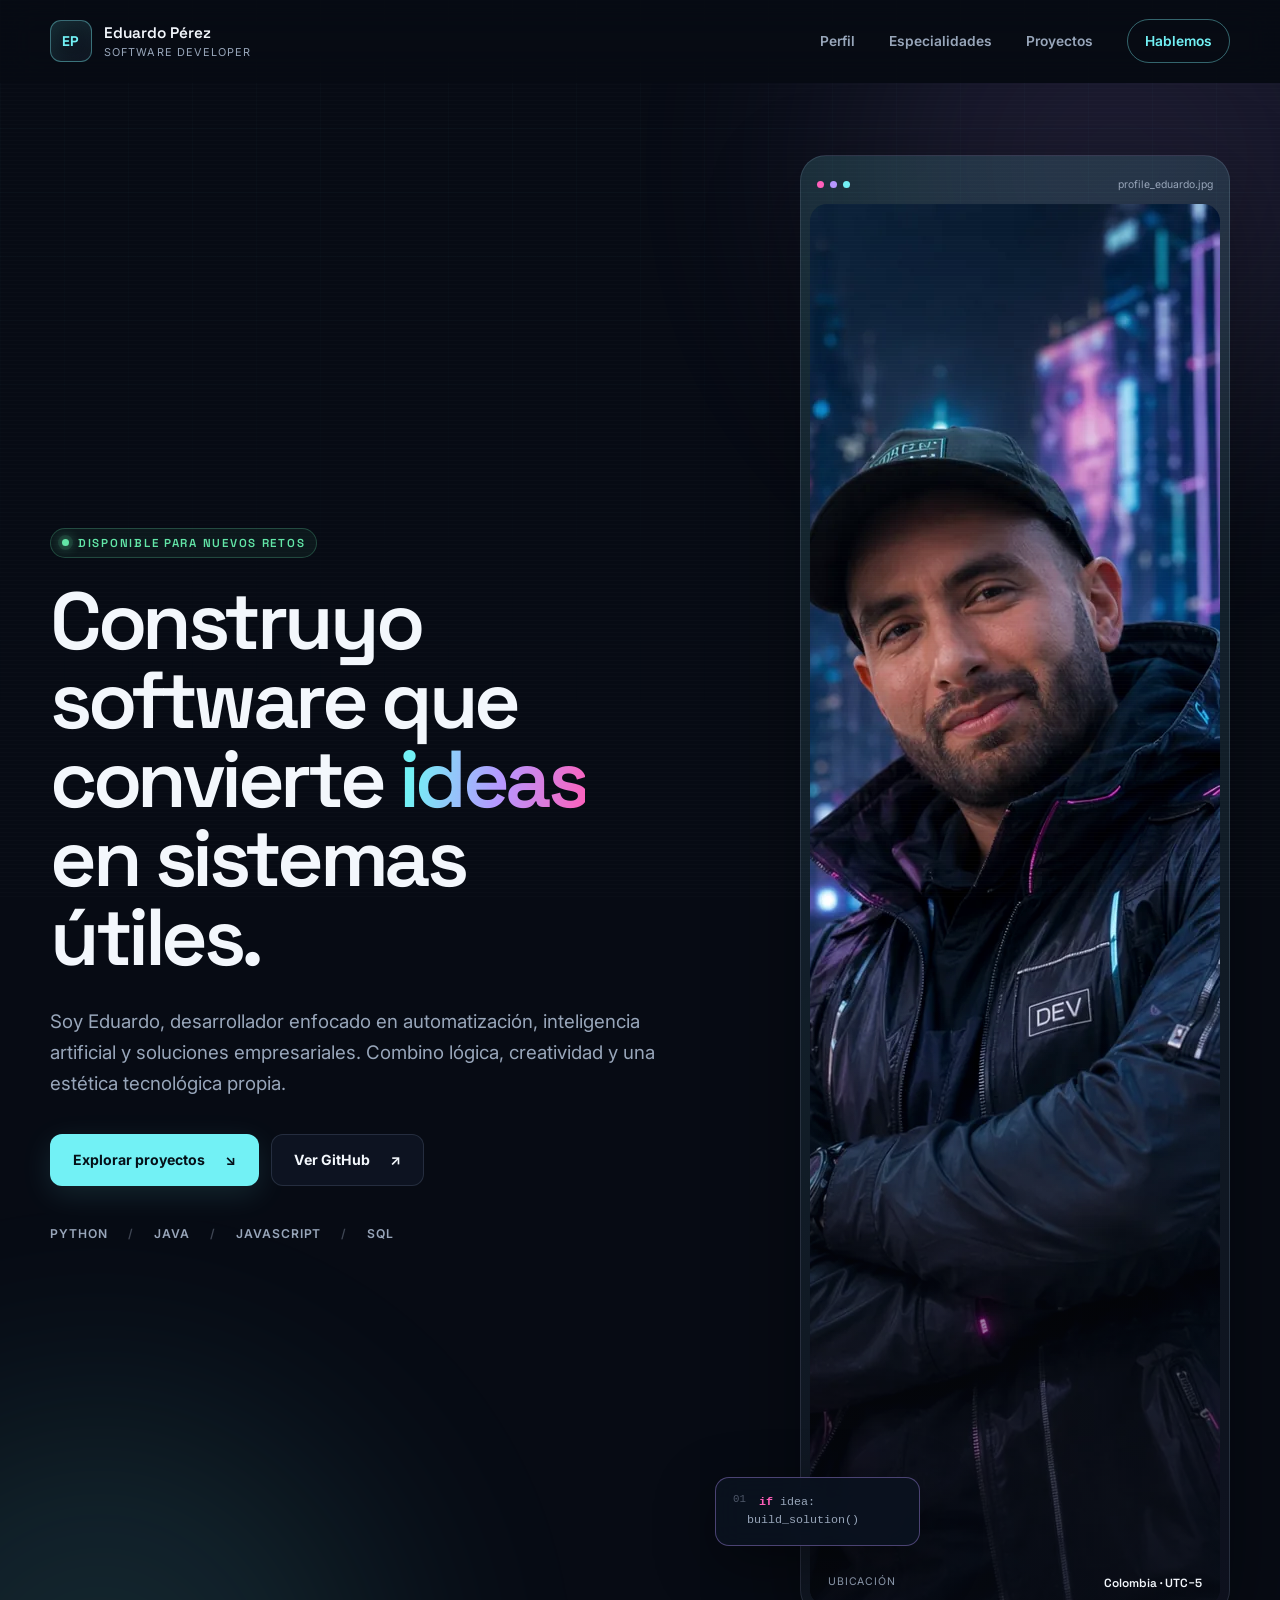
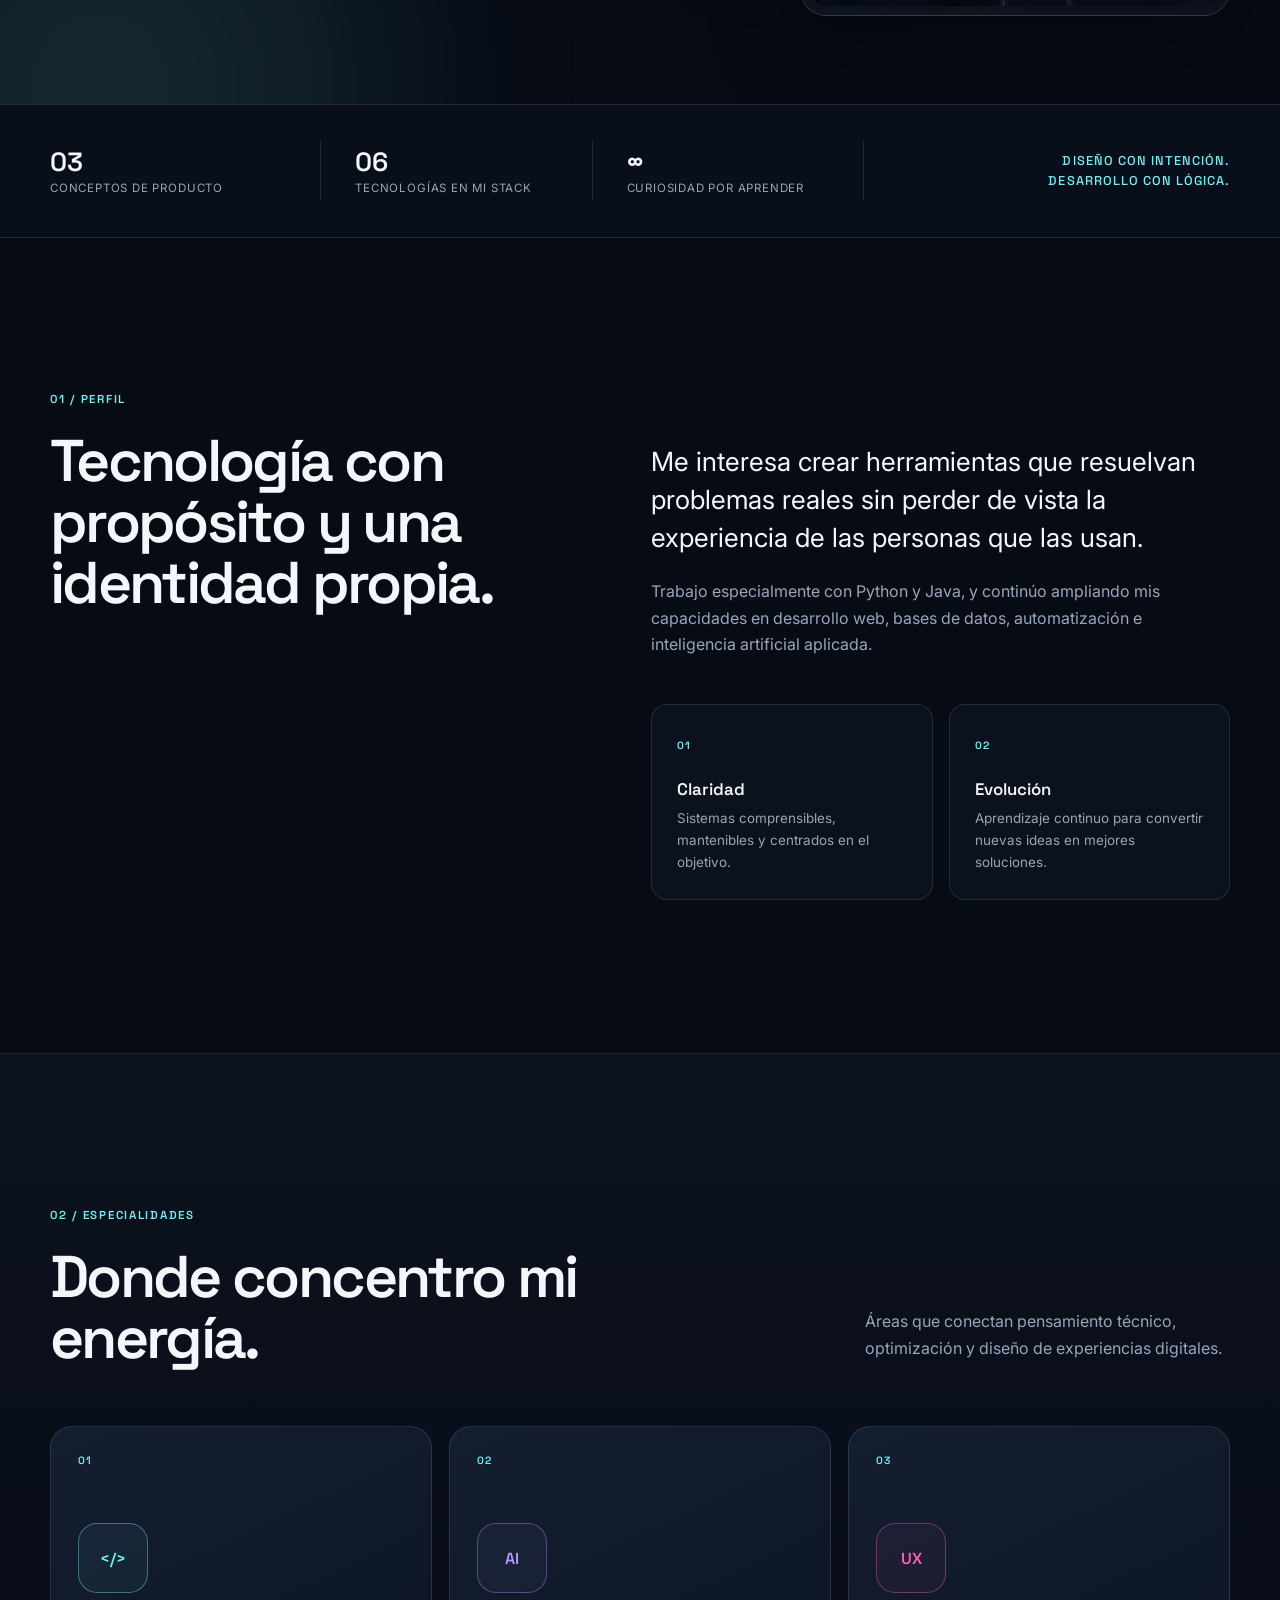
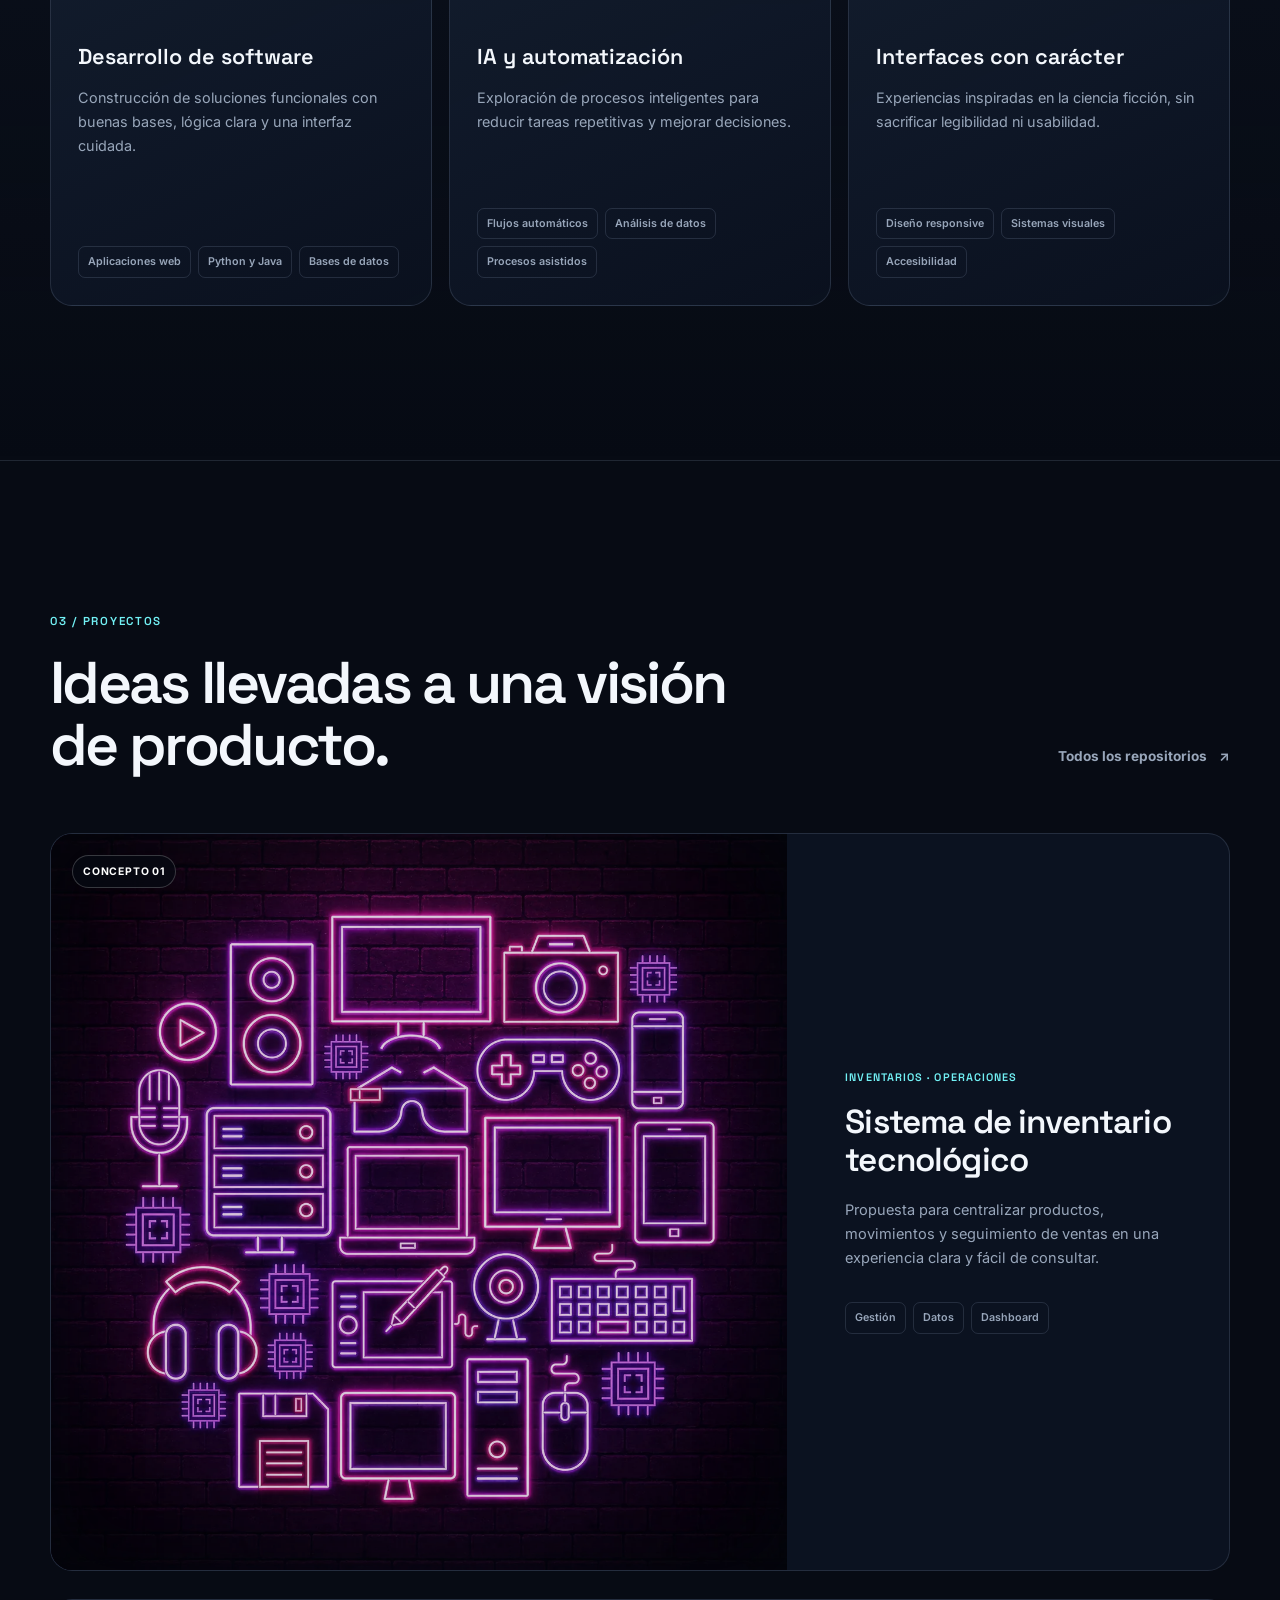
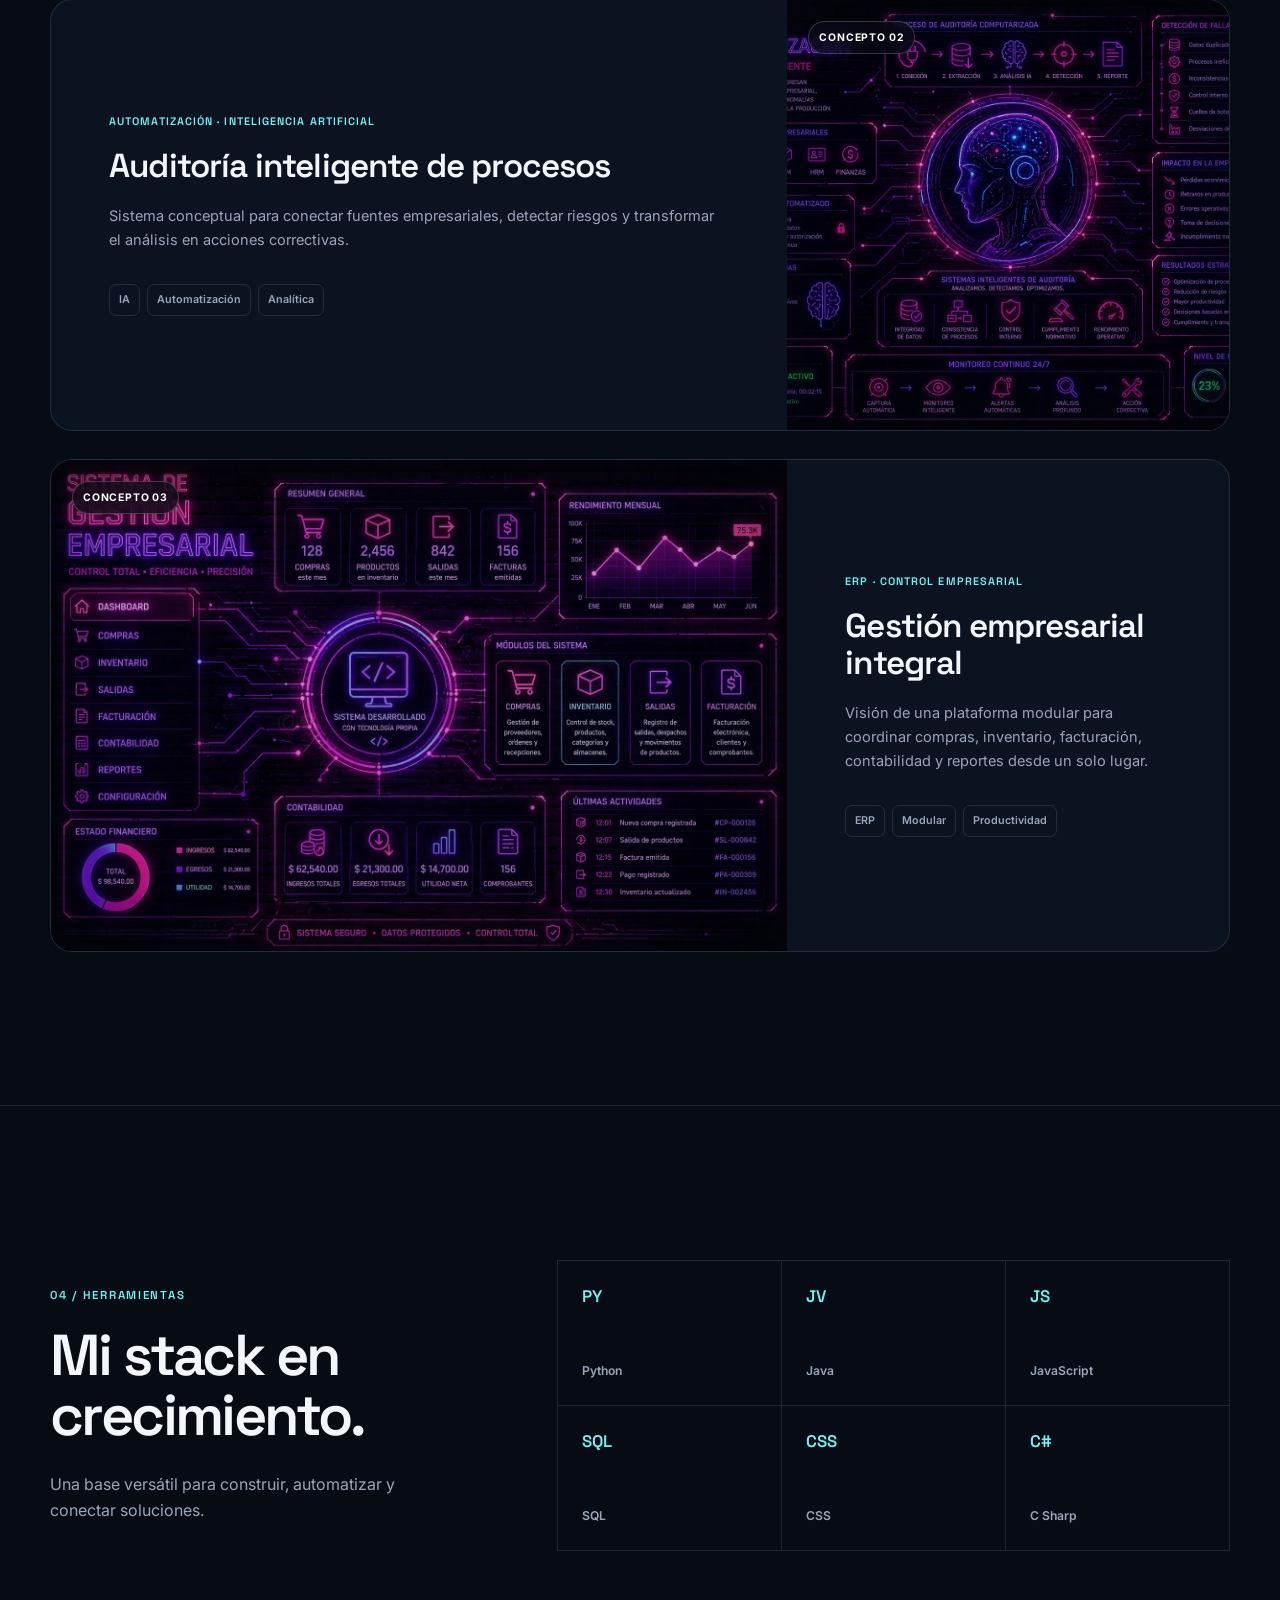
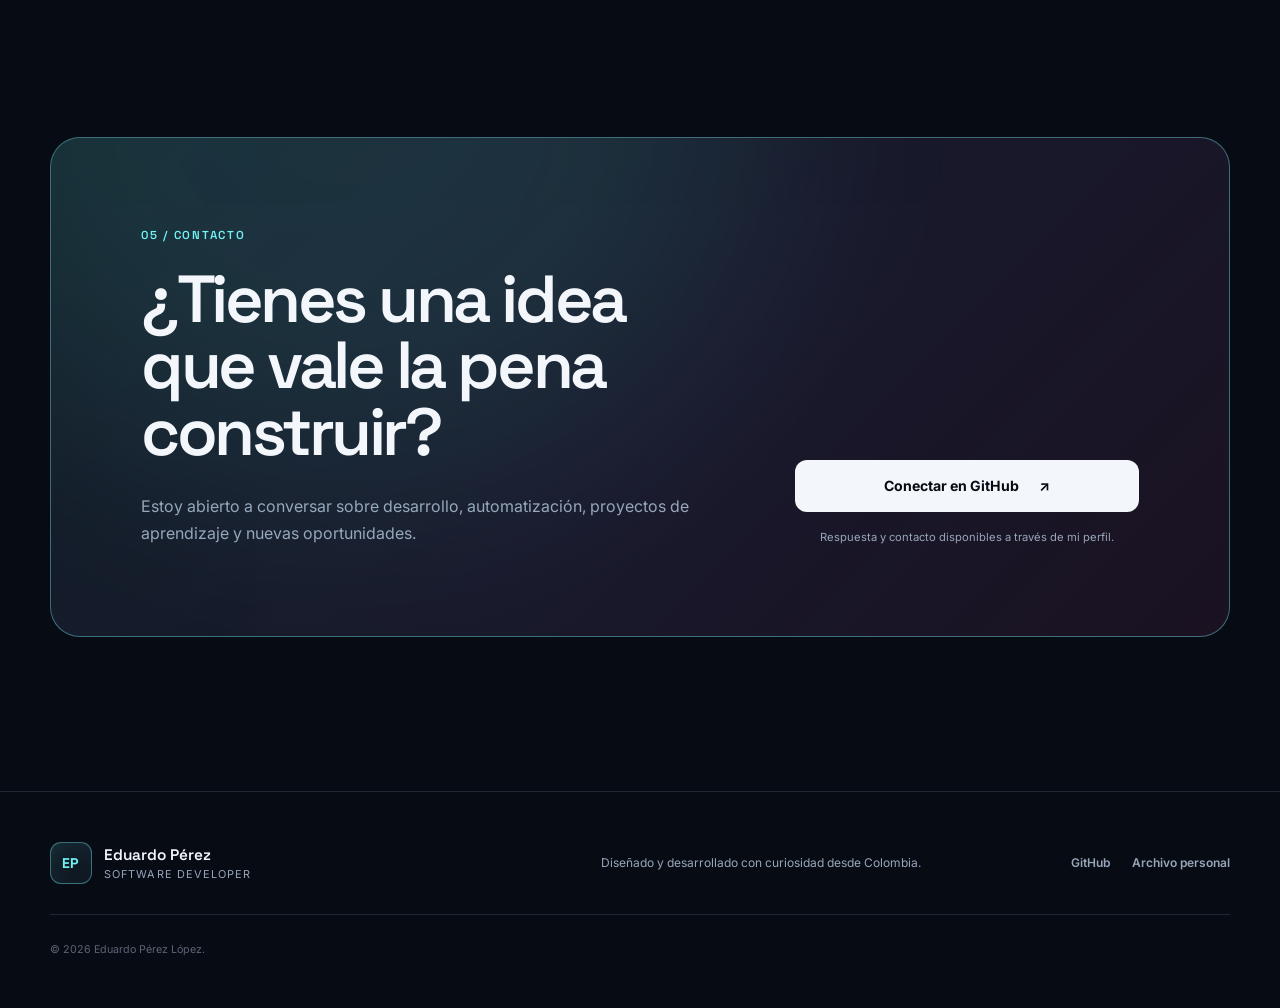
==== commit 6d8d2024: "Optimiza las imágenes del portafolio" ====
--- a/index.html
+++ b/index.html
@@ -82,8 +82,9 @@
                             <span></span><span></span><span></span>
                             <small>profile_eduardo.jpg</small>
                         </div>
-                        <img src="./public/img/Eduardo_cyberpunk.png"
-                            alt="Retrato de Eduardo Pérez en un entorno urbano futurista" width="1024" height="1280">
+                        <img src="./public/img/eduardo-cyberpunk.webp"
+                            alt="Retrato de Eduardo Pérez en un entorno urbano futurista" width="1122" height="1402"
+                            decoding="async" fetchpriority="high">
                         <div class="portrait-caption">
                             <span>Ubicación</span>
                             <strong>Colombia · UTC−5</strong>
@@ -196,8 +197,9 @@
                 <div class="projects-list">
                     <article class="project-card reveal">
                         <div class="project-image">
-                            <img src="./public/img/Inventario-cyber.png"
-                                alt="Composición visual de un sistema de inventario tecnológico" loading="lazy">
+                            <img src="./public/img/inventario-cyber.webp"
+                                alt="Composición visual de un sistema de inventario tecnológico" width="1254"
+                                height="1254" loading="lazy" decoding="async">
                             <span>Concepto 01</span>
                         </div>
                         <div class="project-content">
@@ -211,9 +213,9 @@
 
                     <article class="project-card project-card-reverse reveal">
                         <div class="project-image">
-                            <img src="./public/img/sistema-automatización.png"
+                            <img src="./public/img/sistema-automatizacion.webp"
                                 alt="Panel conceptual de automatización empresarial asistida por inteligencia artificial"
-                                loading="lazy">
+                                width="1536" height="1024" loading="lazy" decoding="async">
                             <span>Concepto 02</span>
                         </div>
                         <div class="project-content">
@@ -227,8 +229,9 @@
 
                     <article class="project-card reveal">
                         <div class="project-image">
-                            <img src="./public/img/sistema-gestion-empresarial.png"
-                                alt="Interfaz conceptual de una plataforma de gestión empresarial" loading="lazy">
+                            <img src="./public/img/sistema-gestion-empresarial.webp"
+                                alt="Interfaz conceptual de una plataforma de gestión empresarial" width="1536"
+                                height="1024" loading="lazy" decoding="async">
                             <span>Concepto 03</span>
                         </div>
                         <div class="project-content">
